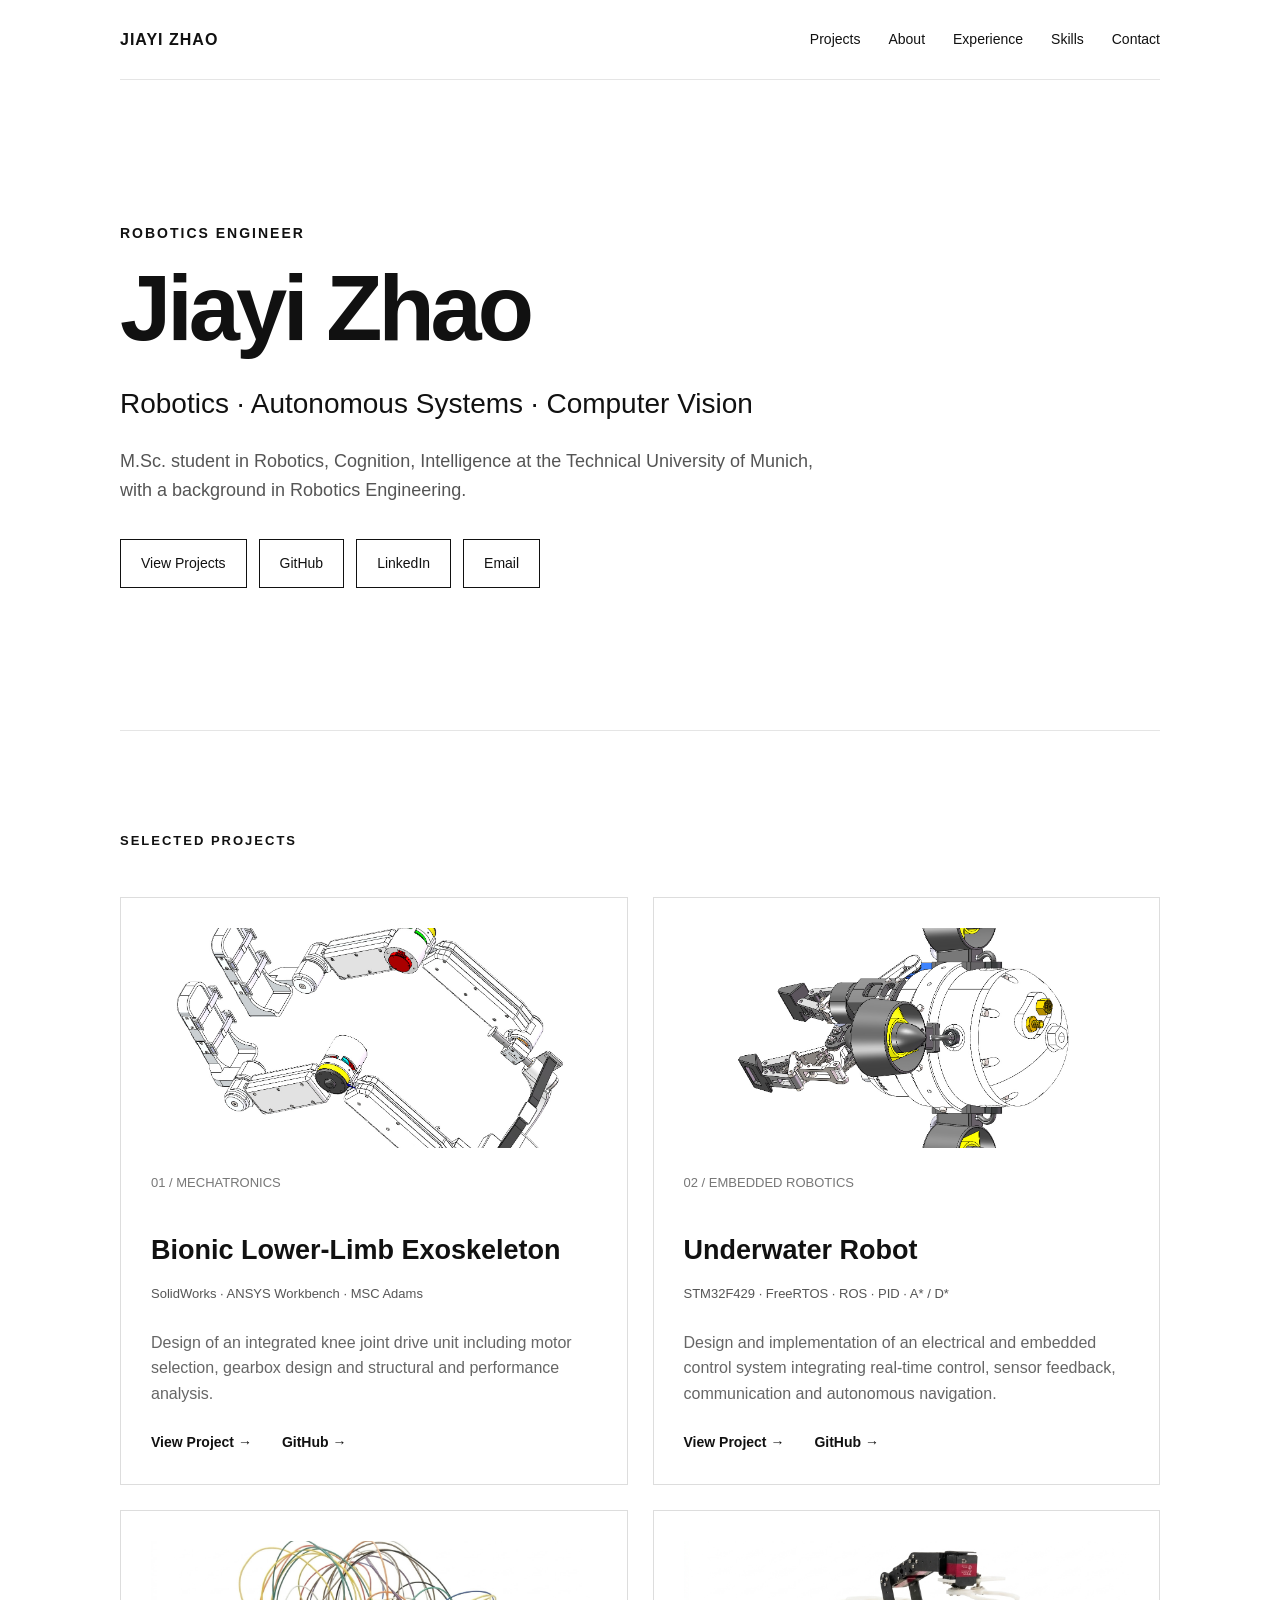
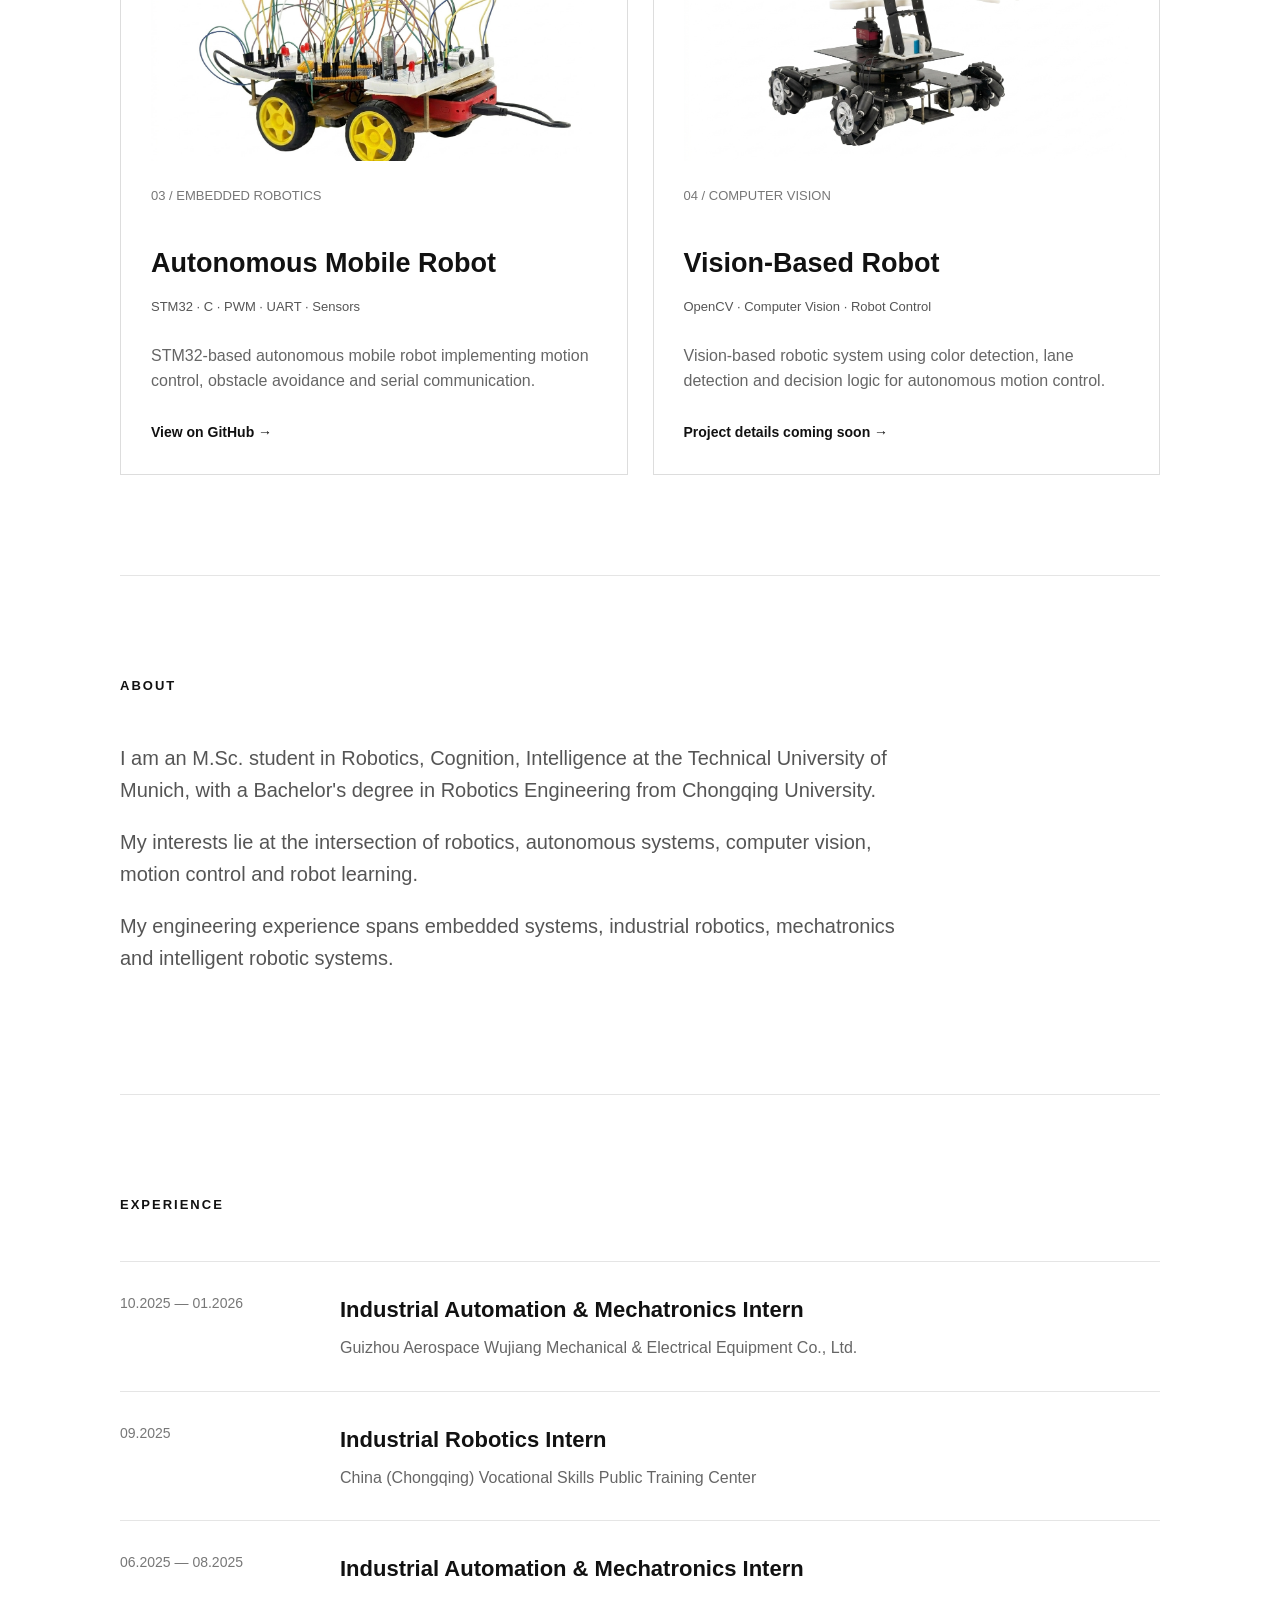
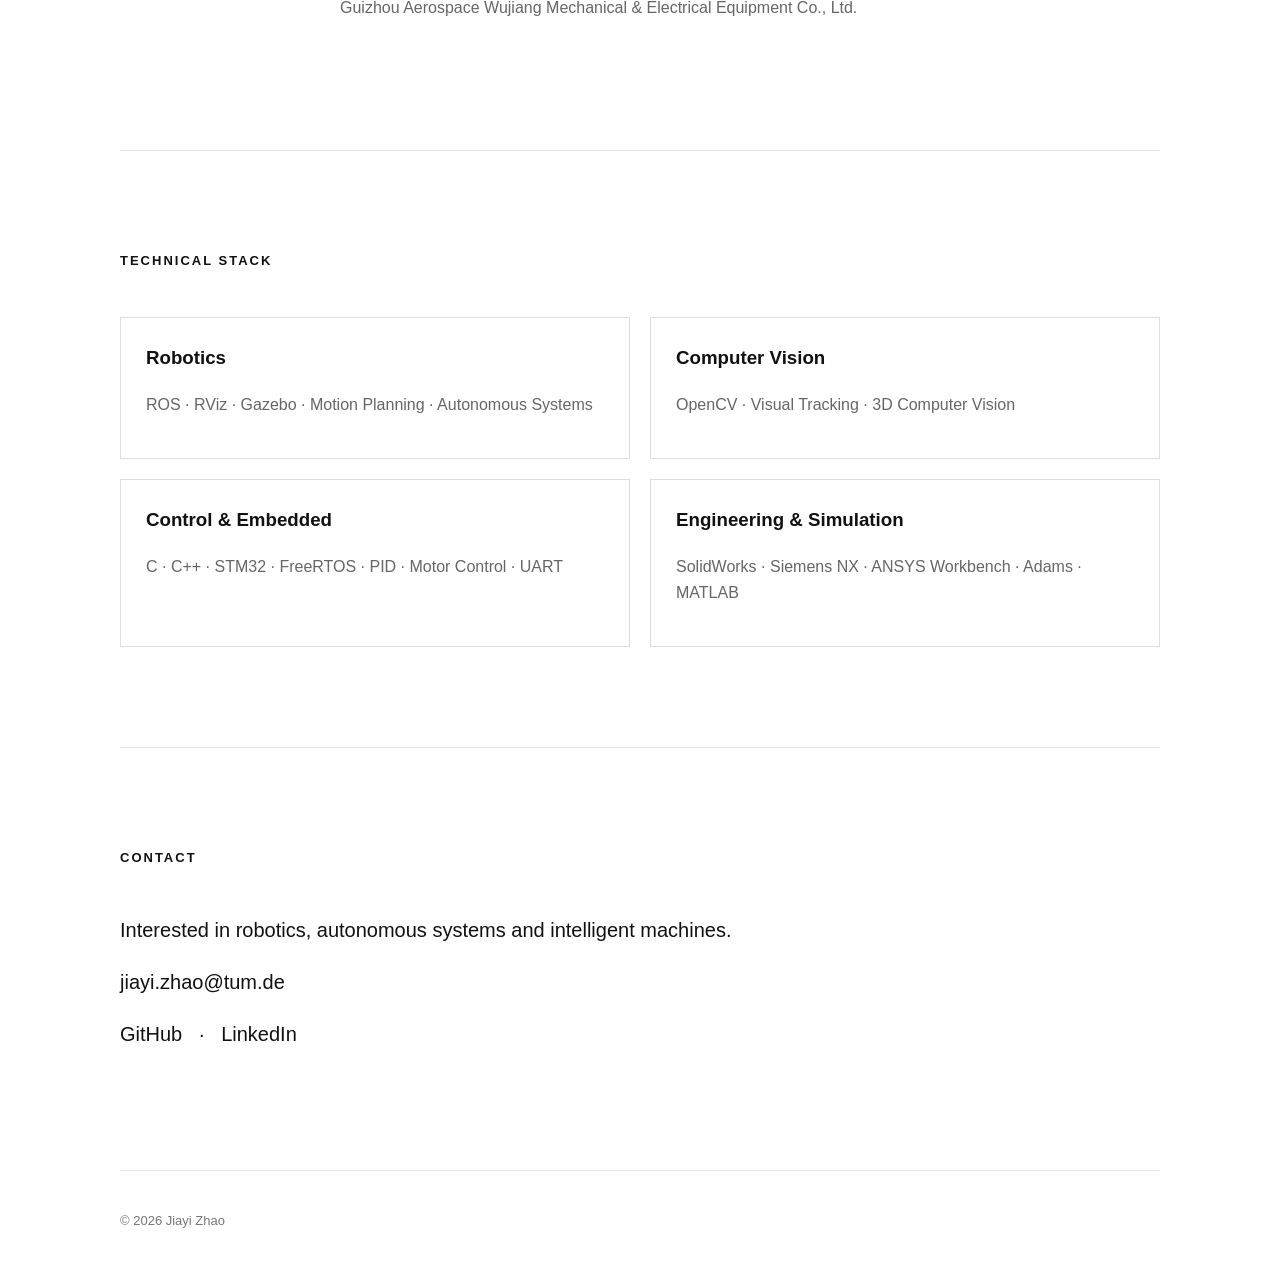
==== index.html @ e446e02a "Unify underwater project page layout" ====
<!DOCTYPE html>
<html lang="en">
<head>
    <meta charset="UTF-8">
    <meta name="viewport" content="width=device-width, initial-scale=1.0">

    <title>Jiayi Zhao | Robotics Engineer</title>

    <style>
        * {
            box-sizing: border-box;
        }

        html {
            scroll-behavior: smooth;
        }

        body {
            margin: 0;
            font-family: Arial, Helvetica, sans-serif;
            background: #ffffff;
            color: #111111;
            line-height: 1.6;
        }

        a {
            color: inherit;
            text-decoration: none;
        }

        .container {
            max-width: 1100px;
            margin: auto;
            padding: 0 30px;
        }

        /* Navigation */

        nav {
            height: 80px;
            display: flex;
            align-items: center;
            justify-content: space-between;
            border-bottom: 1px solid #e5e5e5;
        }

        .logo {
            font-weight: 700;
            letter-spacing: 1px;
        }

        nav .links {
            display: flex;
            gap: 28px;
            font-size: 14px;
        }

        nav .links a:hover {
            text-decoration: underline;
        }

        /* Hero */

        .hero {
            min-height: 650px;
            display: flex;
            align-items: center;
            padding: 90px 0;
        }

        .hero-content {
            max-width: 800px;
        }

        .eyebrow {
            font-size: 14px;
            font-weight: 600;
            letter-spacing: 2px;
            text-transform: uppercase;
            margin-bottom: 20px;
        }

        h1 {
            font-size: clamp(52px, 8vw, 92px);
            line-height: 0.95;
            margin: 0 0 30px;
            letter-spacing: -4px;
        }

        .hero h2 {
            font-size: 28px;
            margin: 0 0 20px;
            font-weight: 500;
        }

        .hero p {
            max-width: 700px;
            font-size: 18px;
            color: #555555;
        }

        .buttons {
            display: flex;
            gap: 12px;
            margin-top: 35px;
            flex-wrap: wrap;
        }

        .button {
            padding: 12px 20px;
            border: 1px solid #111111;
            font-size: 14px;
            transition: 0.2s;
        }

        .button:hover {
            background: #111111;
            color: #ffffff;
        }

        /* Sections */

        section {
            padding: 100px 0;
            border-top: 1px solid #e5e5e5;
        }

        .section-label {
            font-size: 13px;
            font-weight: 700;
            letter-spacing: 2px;
            text-transform: uppercase;
            margin-bottom: 45px;
        }

        /* Projects */

        .project img {
            width: 100%;
            height: 220px;
            object-fit: cover;
            margin-bottom: 25px;
            display: block;
        }

        .projects {
            display: grid;
            grid-template-columns: repeat(2, 1fr);
            gap: 25px;
        }

        .project {
            border: 1px solid #dddddd;
            padding: 30px;
            min-height: 270px;
            transition: 0.2s;
        }

        .project:hover {
            transform: translateY(-4px);
            border-color: #111111;
        }

        .project-number {
            font-size: 13px;
            color: #777777;
            margin-bottom: 35px;
        }

        .project h3 {
            font-size: 27px;
            margin: 0 0 12px;
        }

        .project p {
            color: #666666;
            margin-bottom: 25px;
        }

        .tags {
            font-size: 13px;
            color: #555555;
            margin-bottom: 25px;
        }

        .project-link {
            font-size: 14px;
            font-weight: 600;
        }

        .project-links {
            display: flex;
            gap: 30px;
            align-items: center;
            margin-top: 20px;
        }

        /* About */

        .about {
            max-width: 800px;
            font-size: 20px;
        }

        .about p {
            color: #555555;
        }

        /* Experience */

        .experience-item {
            display: grid;
            grid-template-columns: 180px 1fr;
            gap: 40px;
            padding: 30px 0;
            border-top: 1px solid #e5e5e5;
        }

        .experience-date {
            color: #777777;
            font-size: 14px;
        }

        .experience-item h3 {
            margin: 0 0 8px;
            font-size: 22px;
        }

        .experience-item p {
            margin: 0;
            color: #666666;
        }

        /* Skills */

        .skills {
            display: grid;
            grid-template-columns: repeat(2, 1fr);
            gap: 20px;
        }

        .skill {
            padding: 25px;
            border: 1px solid #dddddd;
        }

        .skill h3 {
            margin-top: 0;
        }

        .skill p {
            color: #666666;
        }

        /* Contact */

        .contact {
            font-size: 20px;
        }

        footer {
            padding: 40px 0;
            border-top: 1px solid #e5e5e5;
            color: #777777;
            font-size: 13px;
        }

        /* Mobile */

        @media (max-width: 700px) {

            nav .links {
                display: none;
            }

            .hero {
                min-height: 550px;
            }

            .projects,
            .skills {
                grid-template-columns: 1fr;
            }

            .experience-item {
                grid-template-columns: 1fr;
                gap: 10px;
            }

            h1 {
                letter-spacing: -2px;
            }
        }
    </style>
</head>

<body>

<div class="container">

    <!-- NAVIGATION -->

    <nav>

        <div class="logo">
            JIAYI ZHAO
        </div>

        <div class="links">

            <a href="#projects">
                Projects
            </a>

            <a href="#about">
                About
            </a>

            <a href="#experience">
                Experience
            </a>

            <a href="#skills">
                Skills
            </a>

            <a href="#contact">
                Contact
            </a>

        </div>

    </nav>


    <!-- HERO -->

    <header class="hero">

        <div class="hero-content">

            <div class="eyebrow">
                Robotics Engineer
            </div>

            <h1>
                Jiayi Zhao
            </h1>

            <h2>
                Robotics · Autonomous Systems · Computer Vision
            </h2>

            <p>
                M.Sc. student in Robotics, Cognition, Intelligence
                at the Technical University of Munich, with a background
                in Robotics Engineering.
            </p>

            <div class="buttons">

                <a class="button" href="#projects">
                    View Projects
                </a>

                <a class="button"
                   href="https://github.com/OftenMissYi"
                   target="_blank">
                    GitHub
                </a>

                <a class="button"
                   href="https://www.linkedin.com/in/jiayi-zhao-251452430"
                   target="_blank">
                    LinkedIn
                </a>

                <a class="button"
                   href="mailto:jiayi.zhao@tum.de">
                    Email
                </a>

            </div>

        </div>

    </header>


    <!-- PROJECTS -->

    <section id="projects">

        <div class="section-label">
            Selected Projects
        </div>

        <div class="projects">


            <!-- PROJECT 01 -->

            <div class="project">

                <img src="images/exoskeleton.jpg" alt="Bionic Lower-Limb Exoskeleton">

                <div class="project-number">
                    01 / MECHATRONICS
                </div>

                <h3>
                    <a href="exoskeleton.html">
                        Bionic Lower-Limb Exoskeleton
                    </a>
                </h3>

                <div class="tags">
                    SolidWorks · ANSYS Workbench · MSC Adams
                </div>

                <p>
                    Design of an integrated knee joint drive unit
                    including motor selection, gearbox design and
                    structural and performance analysis.
                </p>

                <div class="project-links">

                    <a class="project-link"
                    href="exoskeleton.html">
                     View Project →
                    </a>
                
                    <a class="project-link"
                    href="https://github.com/OftenMissYi/Bionic-Lower-Limb-Exoskeleton-Integrated-Joint"
                    target="_blank">
                     GitHub →
                    </a>

                </div>

            </div>


            <!-- PROJECT 02 -->

            <div class="project">

                <img src="images/underwater.jpg" alt="Underwater Robot">

                <div class="project-number">
                    02 / EMBEDDED ROBOTICS
                </div>

                <h3>
                    <a href="underwater.html">
                        Underwater Robot
                    </a>
                </h3>

                <div class="tags">
                    STM32F429 · FreeRTOS · ROS · PID · A* / D*
                </div>

                <p>
                    Design and implementation of an electrical and embedded
                    control system integrating real-time control, sensor
                    feedback, communication and autonomous navigation.
                </p>

                <div class="project-links">

                    <a class="project-link"
                    href="underwater.html">
                     View Project →
                    </a>

                    <a class="project-link"
                    href="https://github.com/OftenMissYi/Underwater-Robot-STM32F429"
                    target="_blank">
                     GitHub →
                    </a>

                </div>

            </div>


            <!-- PROJECT 03 -->

            <div class="project">

                <img src="images/mobile-robot.jpg" alt="Autonomous Mobile Robot">

                <div class="project-number">
                    03 / EMBEDDED ROBOTICS
                </div>

                <h3>
                    Autonomous Mobile Robot
                </h3>

                <div class="tags">
                    STM32 · C · PWM · UART · Sensors
                </div>

                <p>
                    STM32-based autonomous mobile robot implementing
                    motion control, obstacle avoidance and serial
                    communication.
                </p>

                <a class="project-link"
                   href="https://github.com/OftenMissYi/Autonomous-Mobile-Robot-STM32"
                   target="_blank">
                    View on GitHub →
                </a>

            </div>


            <!-- PROJECT 04 -->

            <div class="project">

                <img src="images/vision-robot.jpg" alt="Vision-Based Robot">

                <div class="project-number">
                    04 / COMPUTER VISION
                </div>

                <h3>
                    Vision-Based Robot
                </h3>

                <div class="tags">
                    OpenCV · Computer Vision · Robot Control
                </div>

                <p>
                    Vision-based robotic system using color detection,
                    lane detection and decision logic for autonomous
                    motion control.
                </p>

                <a class="project-link"
                   href="#contact">
                    Project details coming soon →
                </a>

            </div>

        </div>

    </section>


    <!-- ABOUT -->

    <section id="about">

        <div class="section-label">
            About
        </div>

        <div class="about">

            <p>
                I am an M.Sc. student in Robotics, Cognition,
                Intelligence at the Technical University of Munich,
                with a Bachelor's degree in Robotics Engineering
                from Chongqing University.
            </p>

            <p>
                My interests lie at the intersection of robotics,
                autonomous systems, computer vision, motion control
                and robot learning.
            </p>

            <p>
                My engineering experience spans embedded systems,
                industrial robotics, mechatronics and intelligent
                robotic systems.
            </p>

        </div>

    </section>


    <!-- EXPERIENCE -->

    <section id="experience">

        <div class="section-label">
            Experience
        </div>


        <div class="experience-item">

            <div class="experience-date">
                10.2025 — 01.2026
            </div>

            <div>

                <h3>
                    Industrial Automation & Mechatronics Intern
                </h3>

                <p>
                    Guizhou Aerospace Wujiang Mechanical & Electrical
                    Equipment Co., Ltd.
                </p>

            </div>

        </div>


        <div class="experience-item">

            <div class="experience-date">
                09.2025
            </div>

            <div>

                <h3>
                    Industrial Robotics Intern
                </h3>

                <p>
                    China (Chongqing) Vocational Skills Public
                    Training Center
                </p>

            </div>

        </div>


        <div class="experience-item">

            <div class="experience-date">
                06.2025 — 08.2025
            </div>

            <div>

                <h3>
                    Industrial Automation & Mechatronics Intern
                </h3>

                <p>
                    Guizhou Aerospace Wujiang Mechanical & Electrical
                    Equipment Co., Ltd.
                </p>

            </div>

        </div>


    </section>


    <!-- SKILLS -->

    <section id="skills">

        <div class="section-label">
            Technical Stack
        </div>

        <div class="skills">


            <div class="skill">

                <h3>
                    Robotics
                </h3>

                <p>
                    ROS · RViz · Gazebo · Motion Planning ·
                    Autonomous Systems
                </p>

            </div>


            <div class="skill">

                <h3>
                    Computer Vision
                </h3>

                <p>
                    OpenCV · Visual Tracking · 3D Computer Vision
                </p>

            </div>


            <div class="skill">

                <h3>
                    Control & Embedded
                </h3>

                <p>
                    C · C++ · STM32 · FreeRTOS · PID ·
                    Motor Control · UART
                </p>

            </div>


            <div class="skill">

                <h3>
                    Engineering & Simulation
                </h3>

                <p>
                    SolidWorks · Siemens NX · ANSYS Workbench ·
                    Adams · MATLAB
                </p>

            </div>


        </div>

    </section>


    <!-- CONTACT -->

    <section id="contact">

        <div class="section-label">
            Contact
        </div>

        <div class="contact">

            <p>
                Interested in robotics, autonomous systems and
                intelligent machines.
            </p>

            <p>
                <a href="mailto:jiayi.zhao@tum.de">
                    jiayi.zhao@tum.de
                </a>
            </p>

            <p>

                <a href="https://github.com/OftenMissYi"
                   target="_blank">
                    GitHub
                </a>

                &nbsp; · &nbsp;

                <a href="https://www.linkedin.com/in/jiayi-zhao-251452430"
                   target="_blank">
                    LinkedIn
                </a>

            </p>

        </div>

    </section>


    <!-- FOOTER -->

    <footer>
        © 2026 Jiayi Zhao
    </footer>

</div>

</body>
</html>
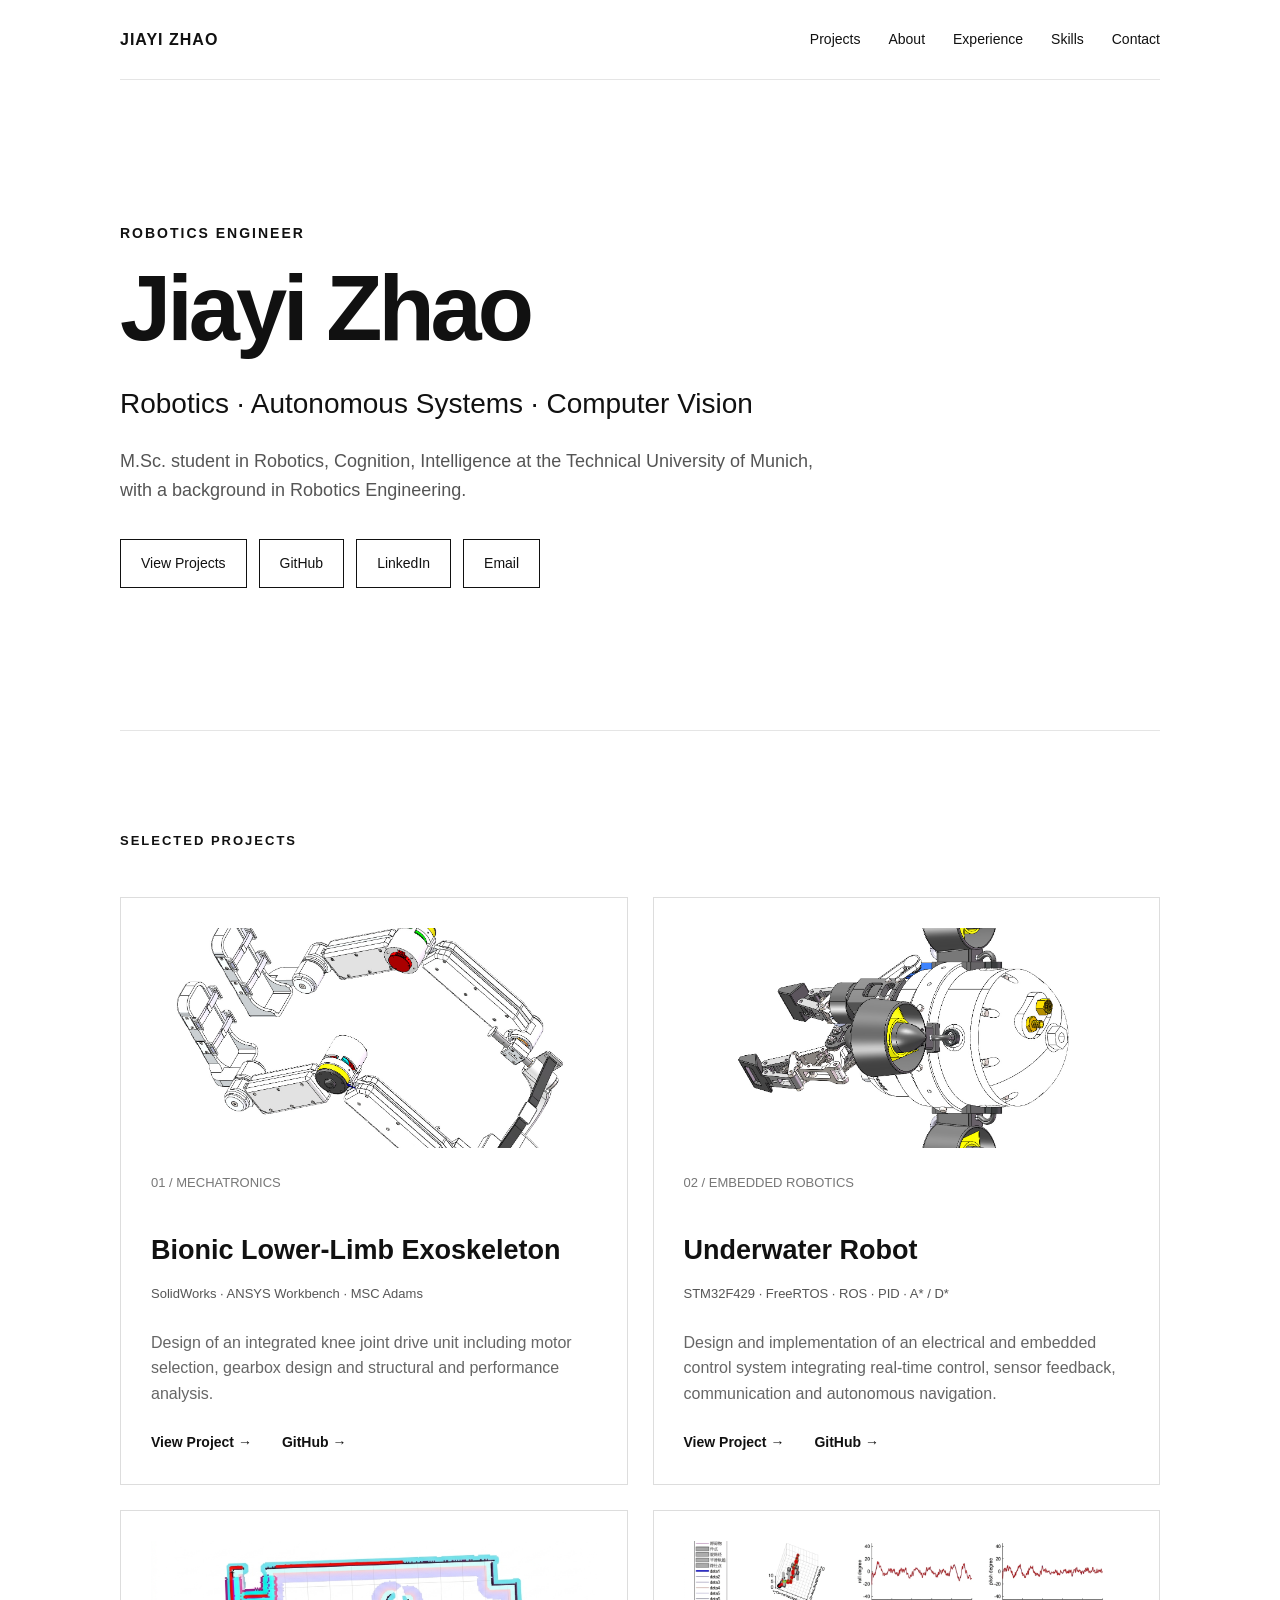
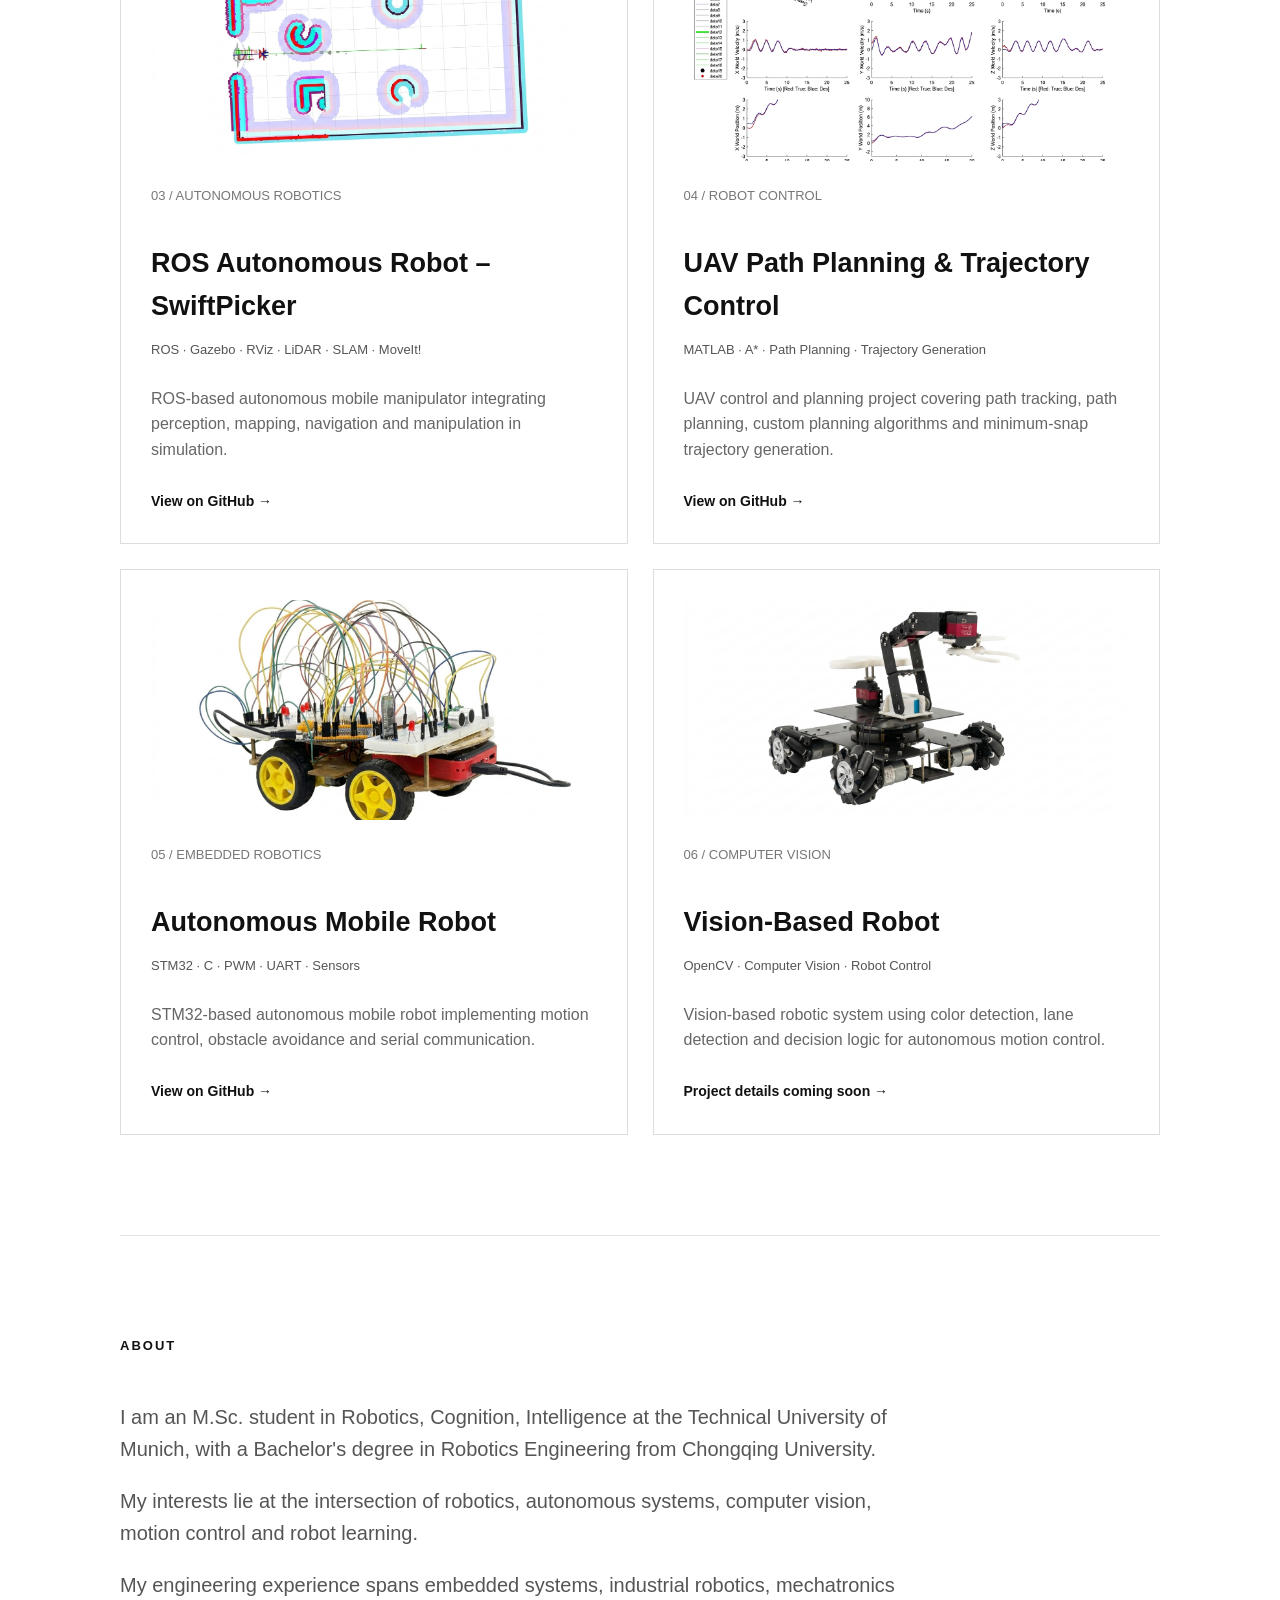
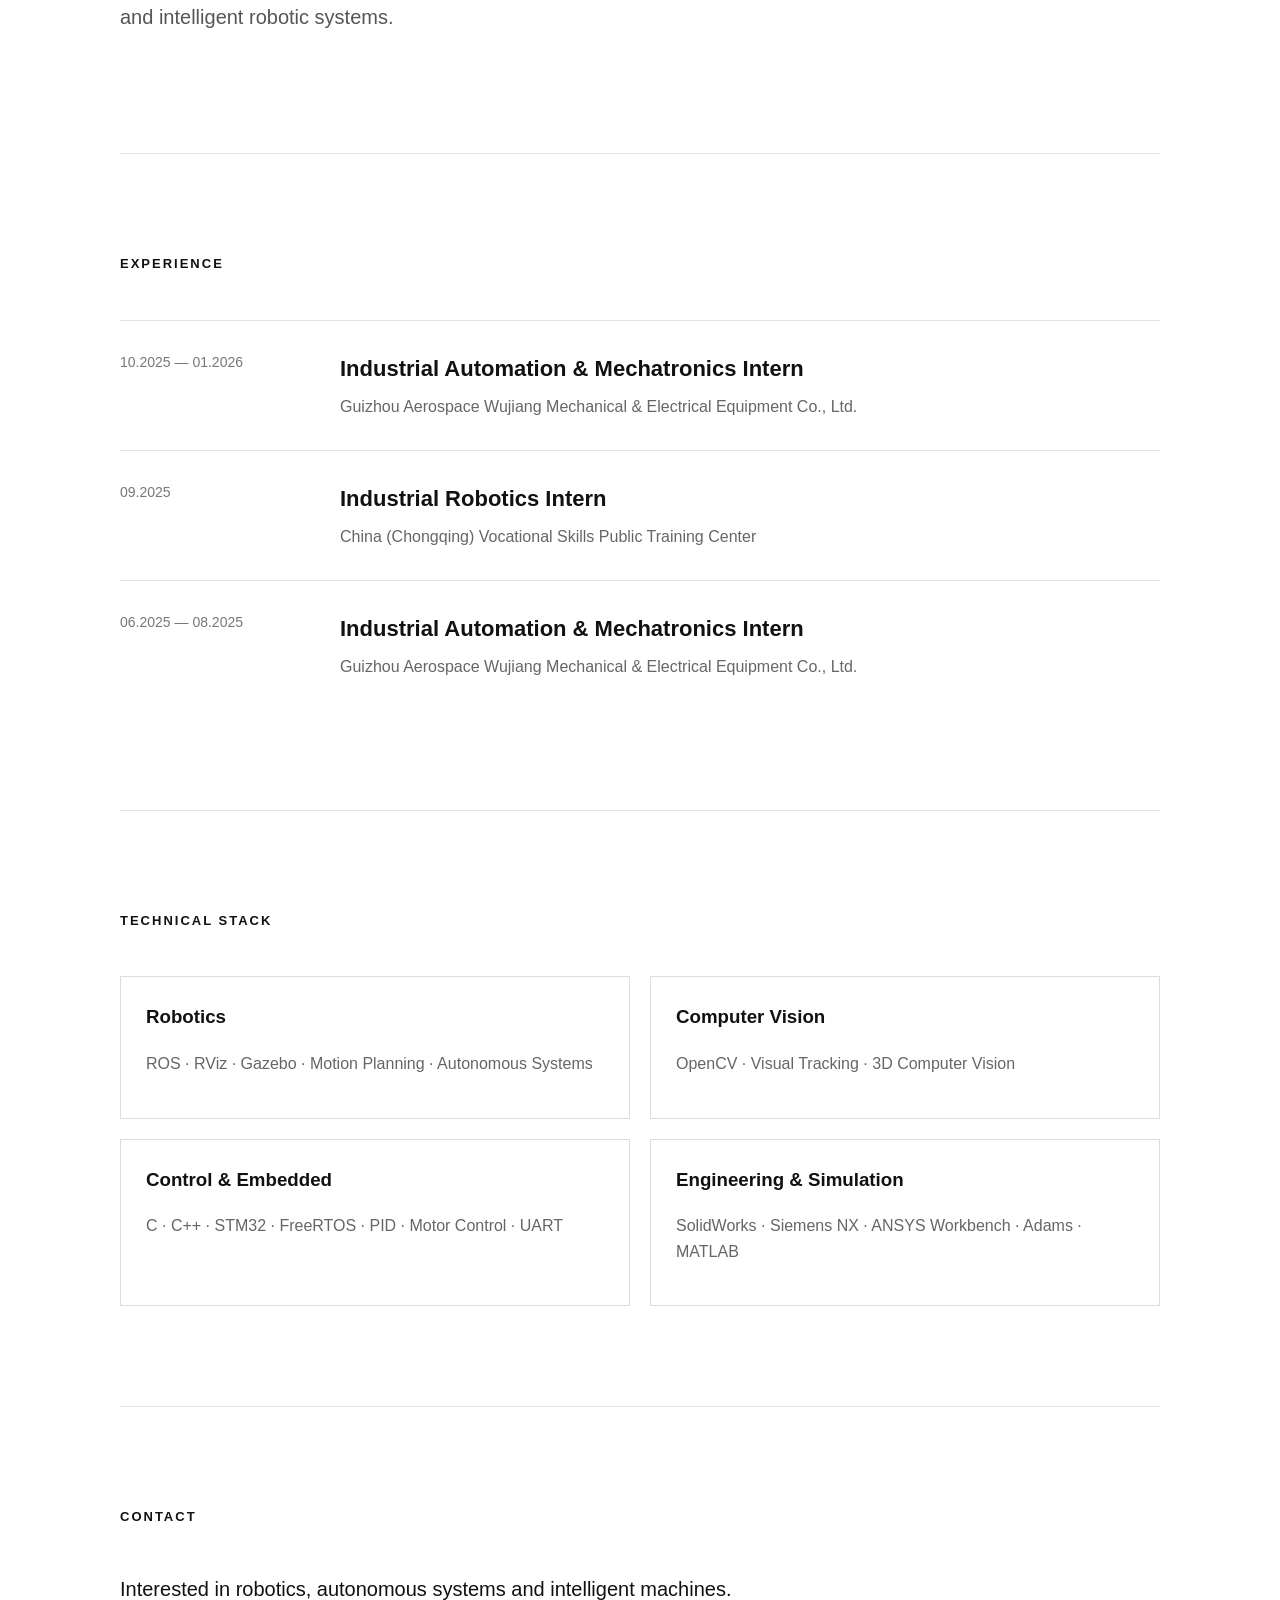
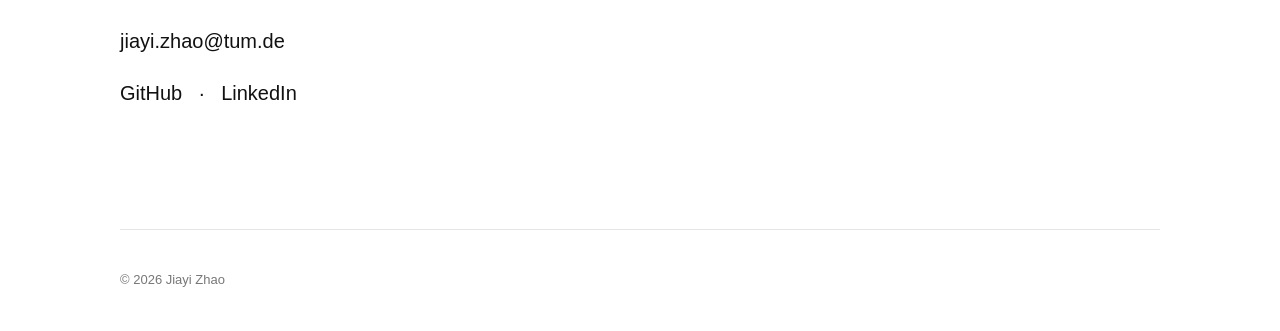
==== commit ca46faa2: "Add SwiftPicker and UAV projects to portfolio" ====
--- a/index.html
+++ b/index.html
@@ -430,7 +430,7 @@
                     href="exoskeleton.html">
                      View Project →
                     </a>
-                
+
                     <a class="project-link"
                     href="https://github.com/OftenMissYi/Bionic-Lower-Limb-Exoskeleton-Integrated-Joint"
                     target="_blank">
@@ -490,10 +490,82 @@
 
             <div class="project">
 
+                <img src="images/swiftpicker.jpg" alt="ROS Autonomous Robot – SwiftPicker">
+
+                <div class="project-number">
+                    03 / AUTONOMOUS ROBOTICS
+                </div>
+
+                <h3>
+                    <a href="https://github.com/OftenMissYi/ROS-Autonomous-Robot-SwiftPicker"
+                       target="_blank">
+                        ROS Autonomous Robot – SwiftPicker
+                    </a>
+                </h3>
+
+                <div class="tags">
+                    ROS · Gazebo · RViz · LiDAR · SLAM · MoveIt!
+                </div>
+
+                <p>
+                    ROS-based autonomous mobile manipulator integrating
+                    perception, mapping, navigation and manipulation
+                    in simulation.
+                </p>
+
+                <a class="project-link"
+                   href="https://github.com/OftenMissYi/ROS-Autonomous-Robot-SwiftPicker"
+                   target="_blank">
+                    View on GitHub →
+                </a>
+
+            </div>
+
+
+            <!-- PROJECT 04 -->
+
+            <div class="project">
+
+                <img src="images/uav-path-planning.jpg" alt="UAV Path Planning & Trajectory Control">
+
+                <div class="project-number">
+                    04 / ROBOT CONTROL
+                </div>
+
+                <h3>
+                    <a href="https://github.com/OftenMissYi/UAV-Path-Planning-and-Trajectory-Control"
+                       target="_blank">
+                        UAV Path Planning & Trajectory Control
+                    </a>
+                </h3>
+
+                <div class="tags">
+                    MATLAB · A* · Path Planning · Trajectory Generation
+                </div>
+
+                <p>
+                    UAV control and planning project covering path tracking,
+                    path planning, custom planning algorithms and
+                    minimum-snap trajectory generation.
+                </p>
+
+                <a class="project-link"
+                   href="https://github.com/OftenMissYi/UAV-Path-Planning-and-Trajectory-Control"
+                   target="_blank">
+                    View on GitHub →
+                </a>
+
+            </div>
+
+
+            <!-- PROJECT 05 -->
+
+            <div class="project">
+
                 <img src="images/mobile-robot.jpg" alt="Autonomous Mobile Robot">
 
                 <div class="project-number">
-                    03 / EMBEDDED ROBOTICS
+                    05 / EMBEDDED ROBOTICS
                 </div>
 
                 <h3>
@@ -519,14 +591,14 @@
             </div>
 
 
-            <!-- PROJECT 04 -->
+            <!-- PROJECT 06 -->
 
             <div class="project">
 
                 <img src="images/vision-robot.jpg" alt="Vision-Based Robot">
 
                 <div class="project-number">
-                    04 / COMPUTER VISION
+                    06 / COMPUTER VISION
                 </div>
 
                 <h3>
@@ -549,6 +621,7 @@
                 </a>
 
             </div>
+
 
         </div>
 
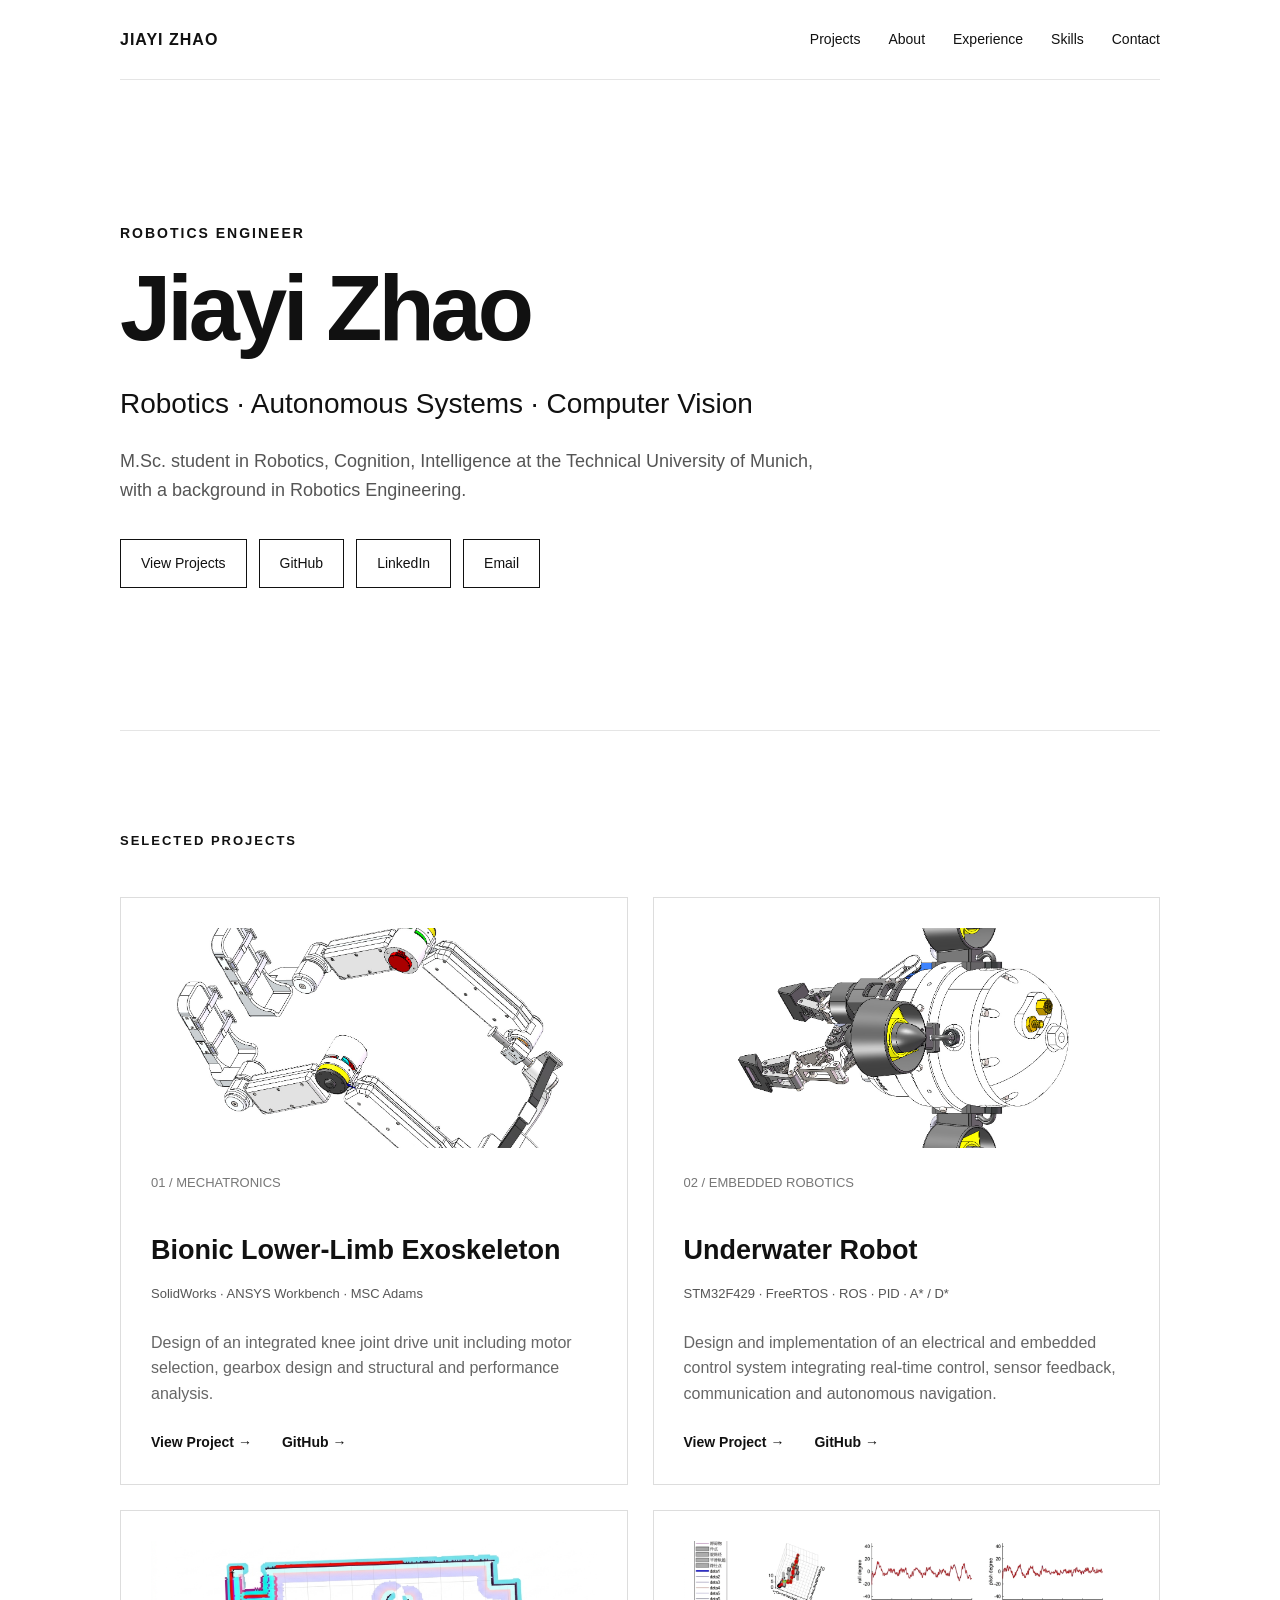
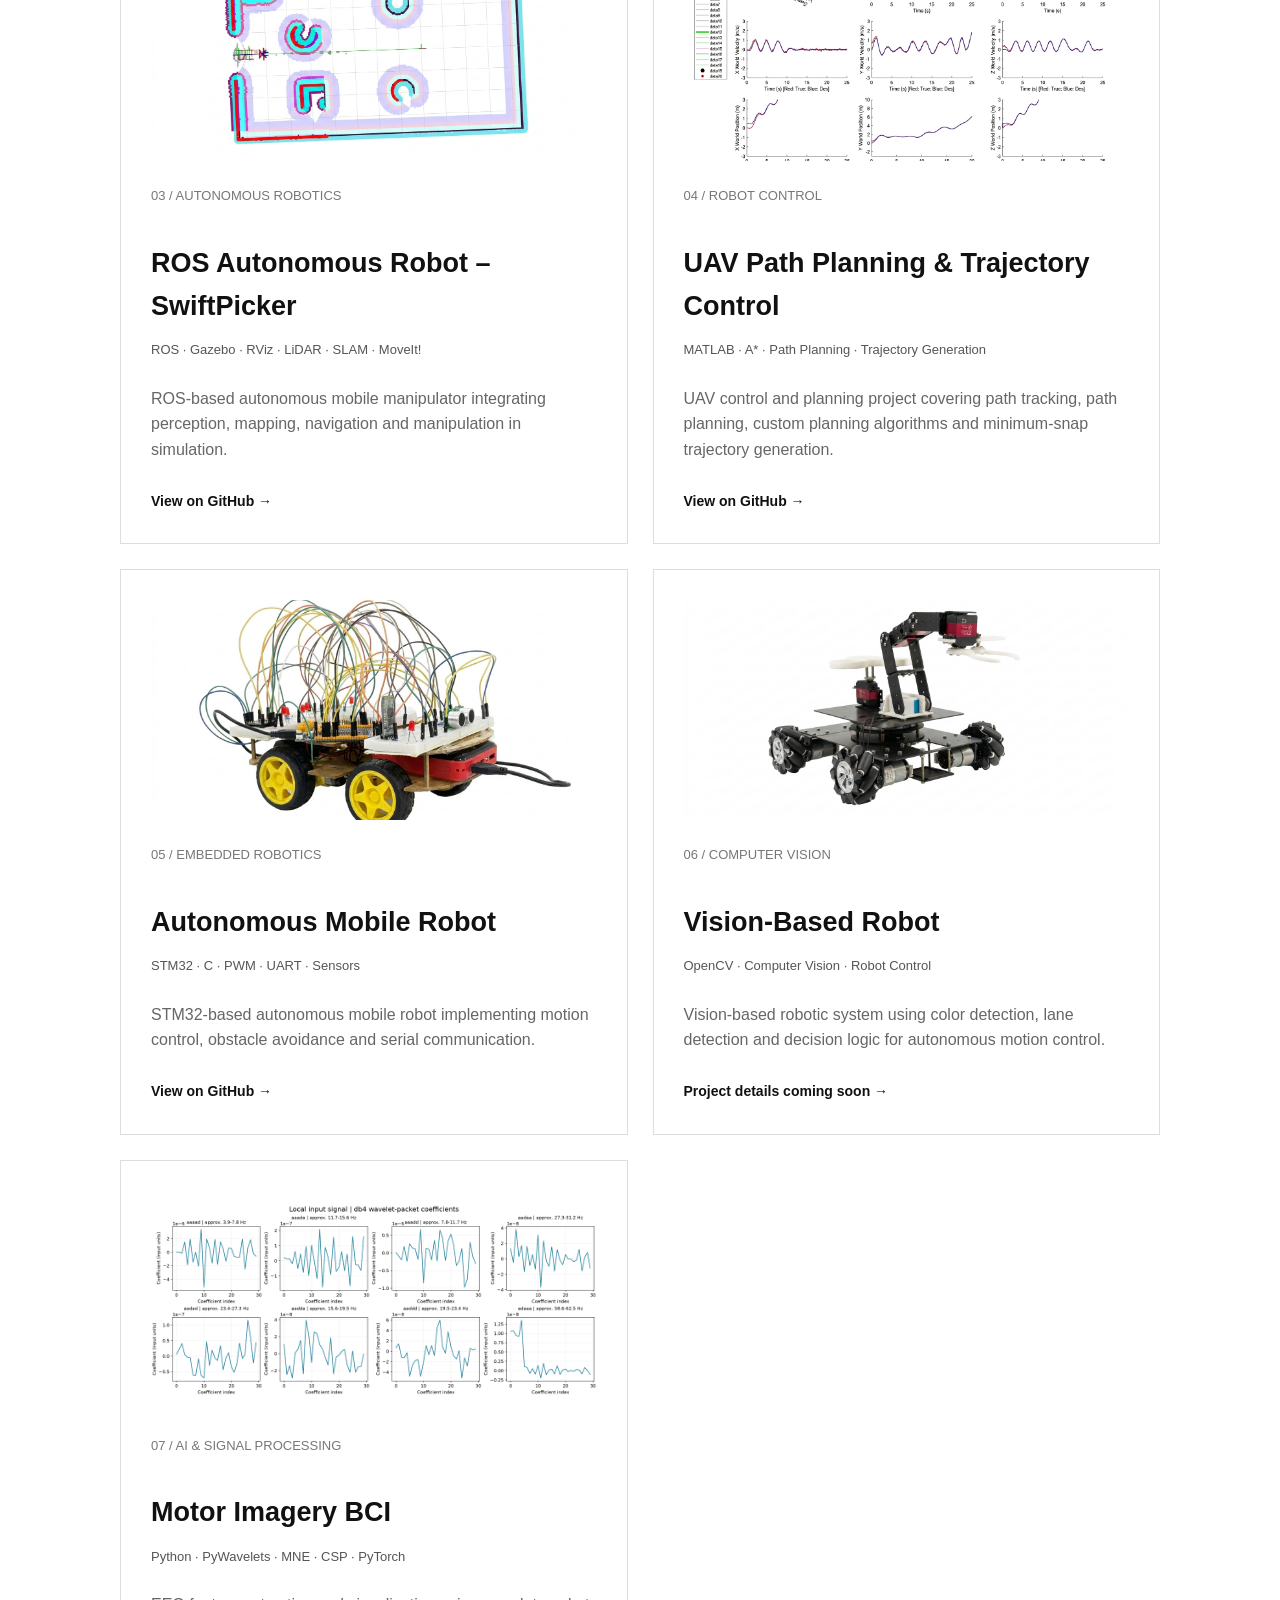
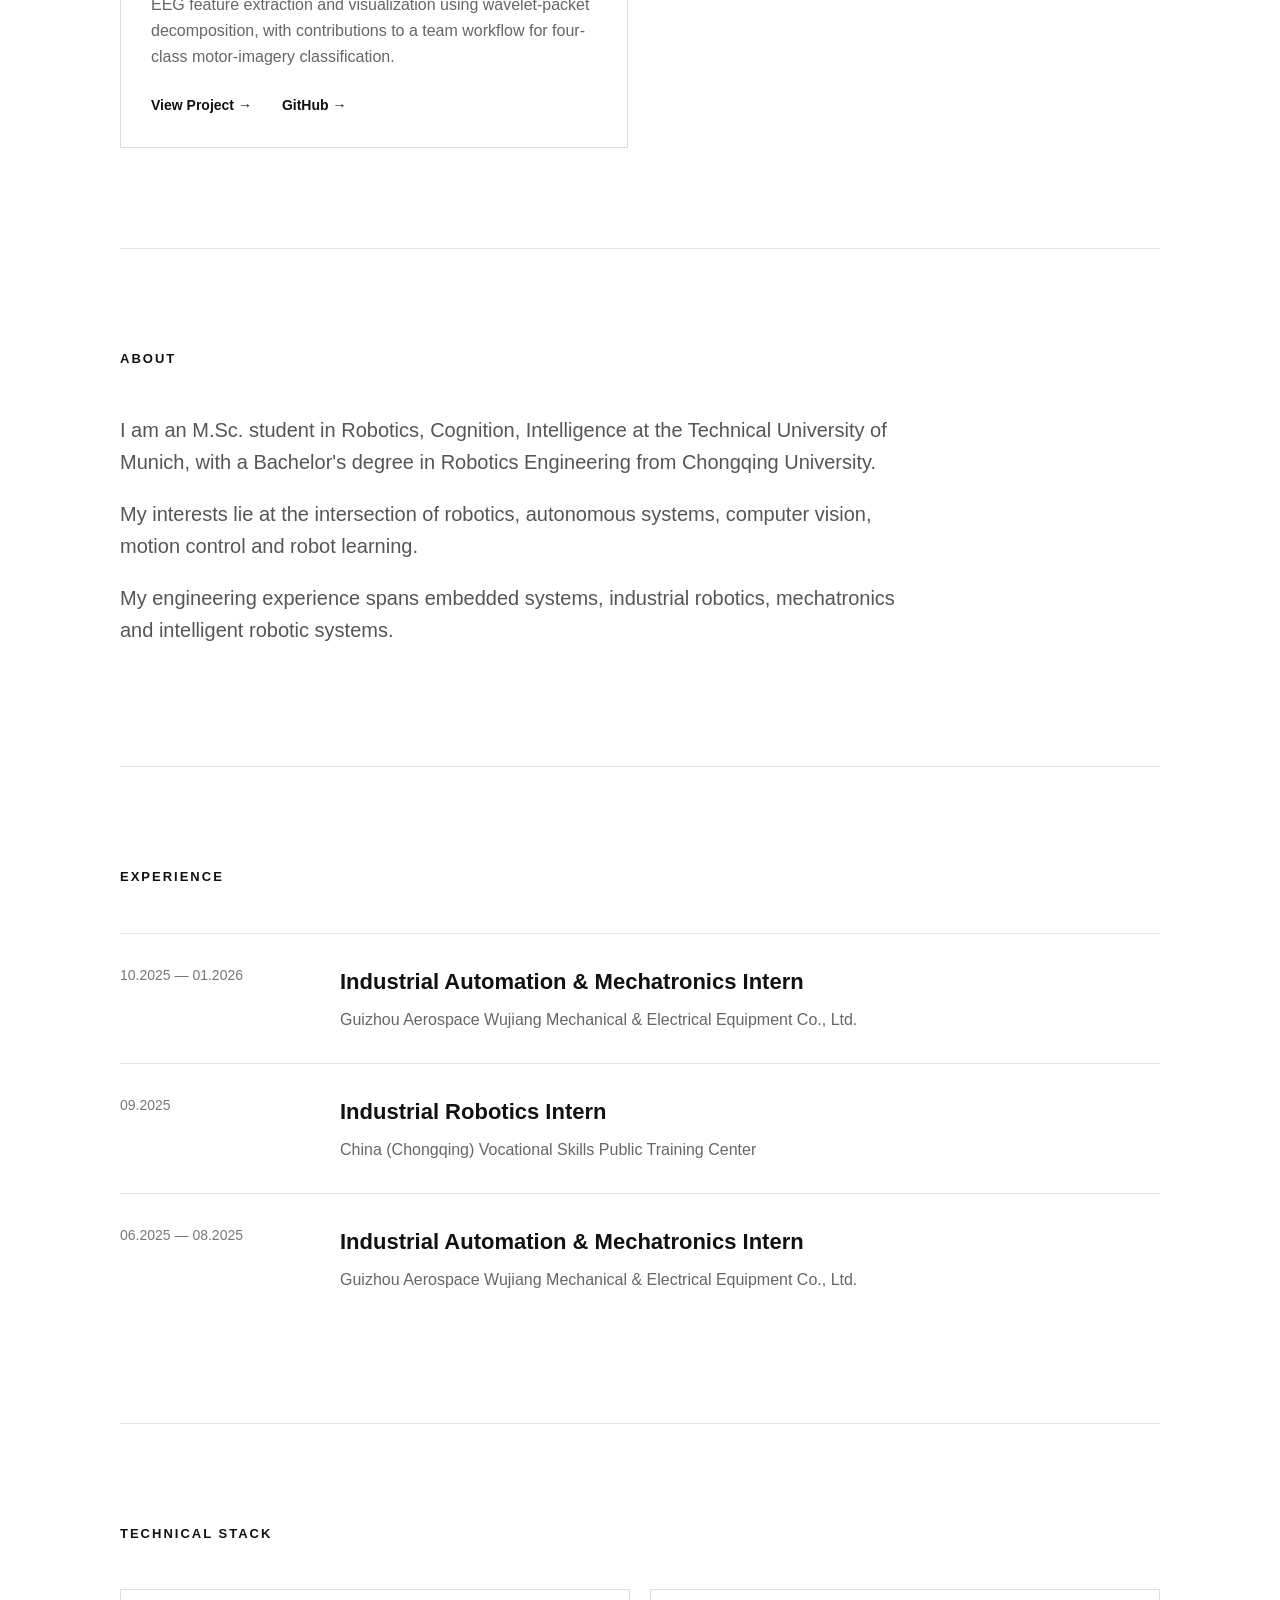
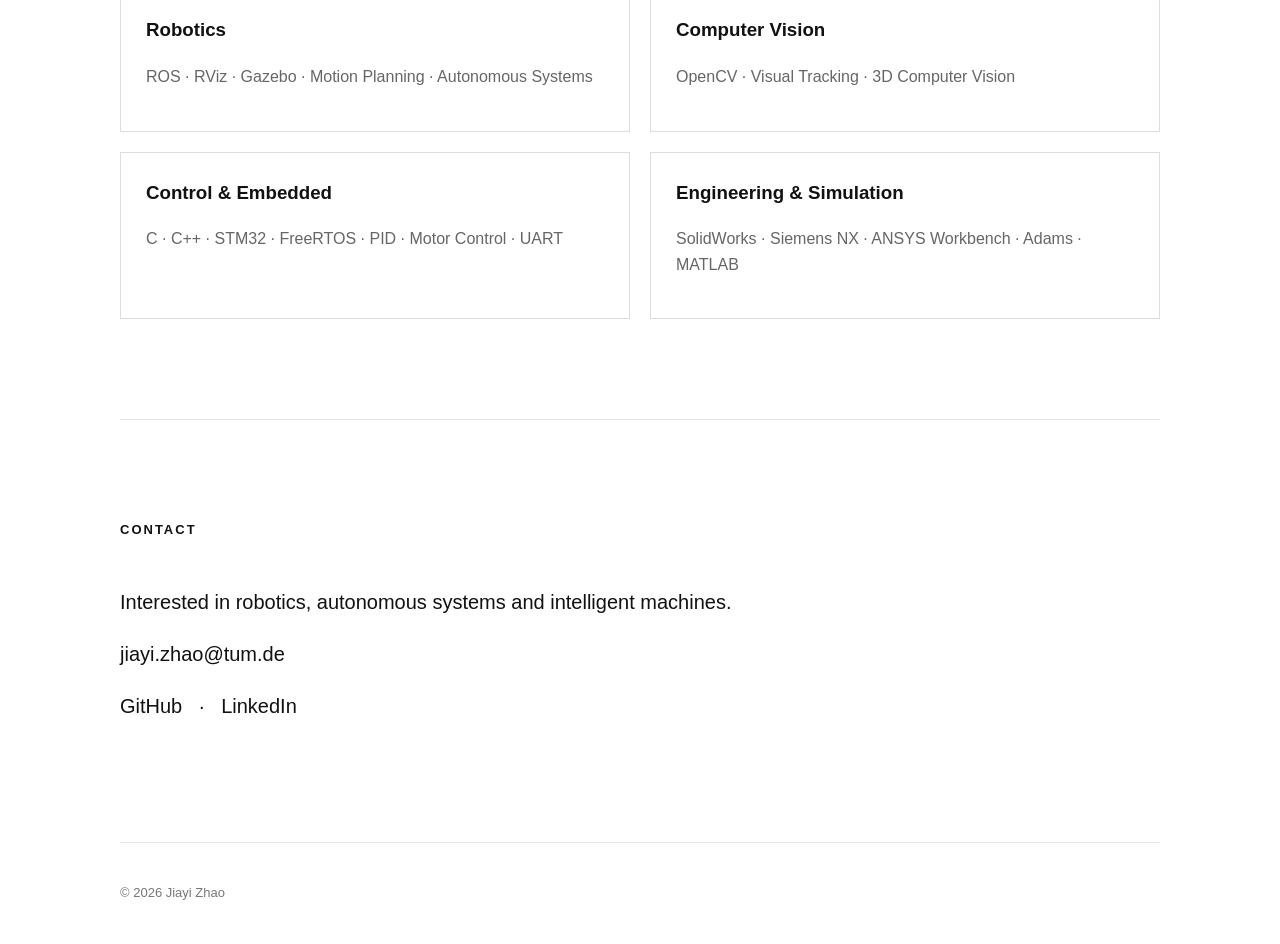
==== commit 1a59f555: "Add Motor Imagery BCI project to portfolio" ====
--- a/index.html
+++ b/index.html
@@ -569,7 +569,10 @@
                 </div>
 
                 <h3>
-                    Autonomous Mobile Robot
+                    <a href="https://github.com/OftenMissYi/Autonomous-Mobile-Robot-STM32"
+                       target="_blank">
+                        Autonomous Mobile Robot
+                    </a>    
                 </h3>
 
                 <div class="tags">
@@ -619,6 +622,46 @@
                    href="#contact">
                     Project details coming soon →
                 </a>
+
+            </div>
+
+
+            <!-- PROJECT 07 -->
+
+            <div class="project">
+
+                <img src="images/motor-imagery-bci/features.png"
+                     alt="Eight wavelet-packet coefficient plots from the project's saved EEG signal"
+                     style="object-fit: contain;" loading="lazy">
+
+                <div class="project-number">
+                    07 / AI &amp; SIGNAL PROCESSING
+                </div>
+
+                <h3>
+                    <a href="motor-imagery-bci.html">Motor Imagery BCI</a>
+                </h3>
+
+                <div class="tags">
+                    Python · PyWavelets · MNE · CSP · PyTorch
+                </div>
+
+                <p>
+                    EEG feature extraction and visualization using wavelet-packet
+                    decomposition, with contributions to a team workflow for
+                    four-class motor-imagery classification.
+                </p>
+
+                <div class="project-links">
+                    <a class="project-link" href="motor-imagery-bci.html">
+                        View Project →
+                    </a>
+                    <a class="project-link"
+                       href="https://github.com/OftenMissYi/Motor-Imagery-BCI"
+                       target="_blank" rel="noopener noreferrer">
+                        GitHub →
+                    </a>
+                </div>
 
             </div>
 
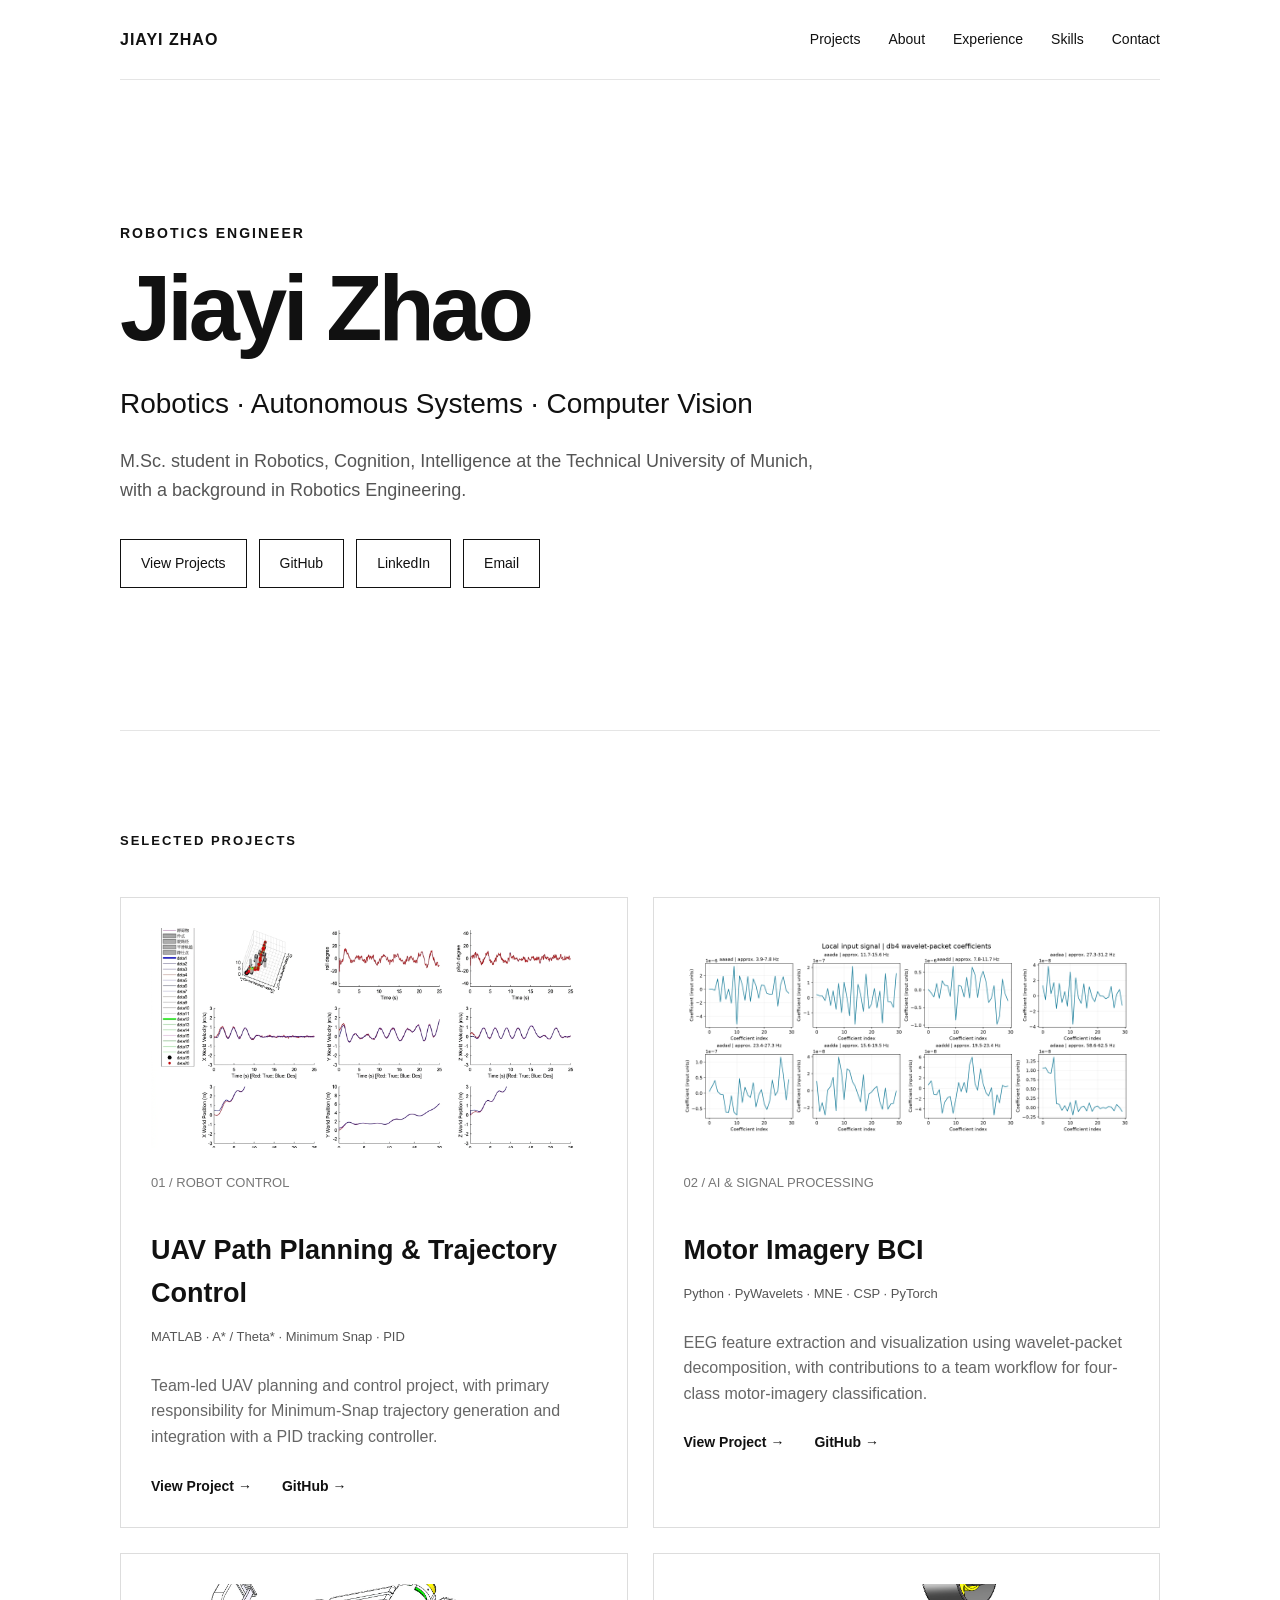
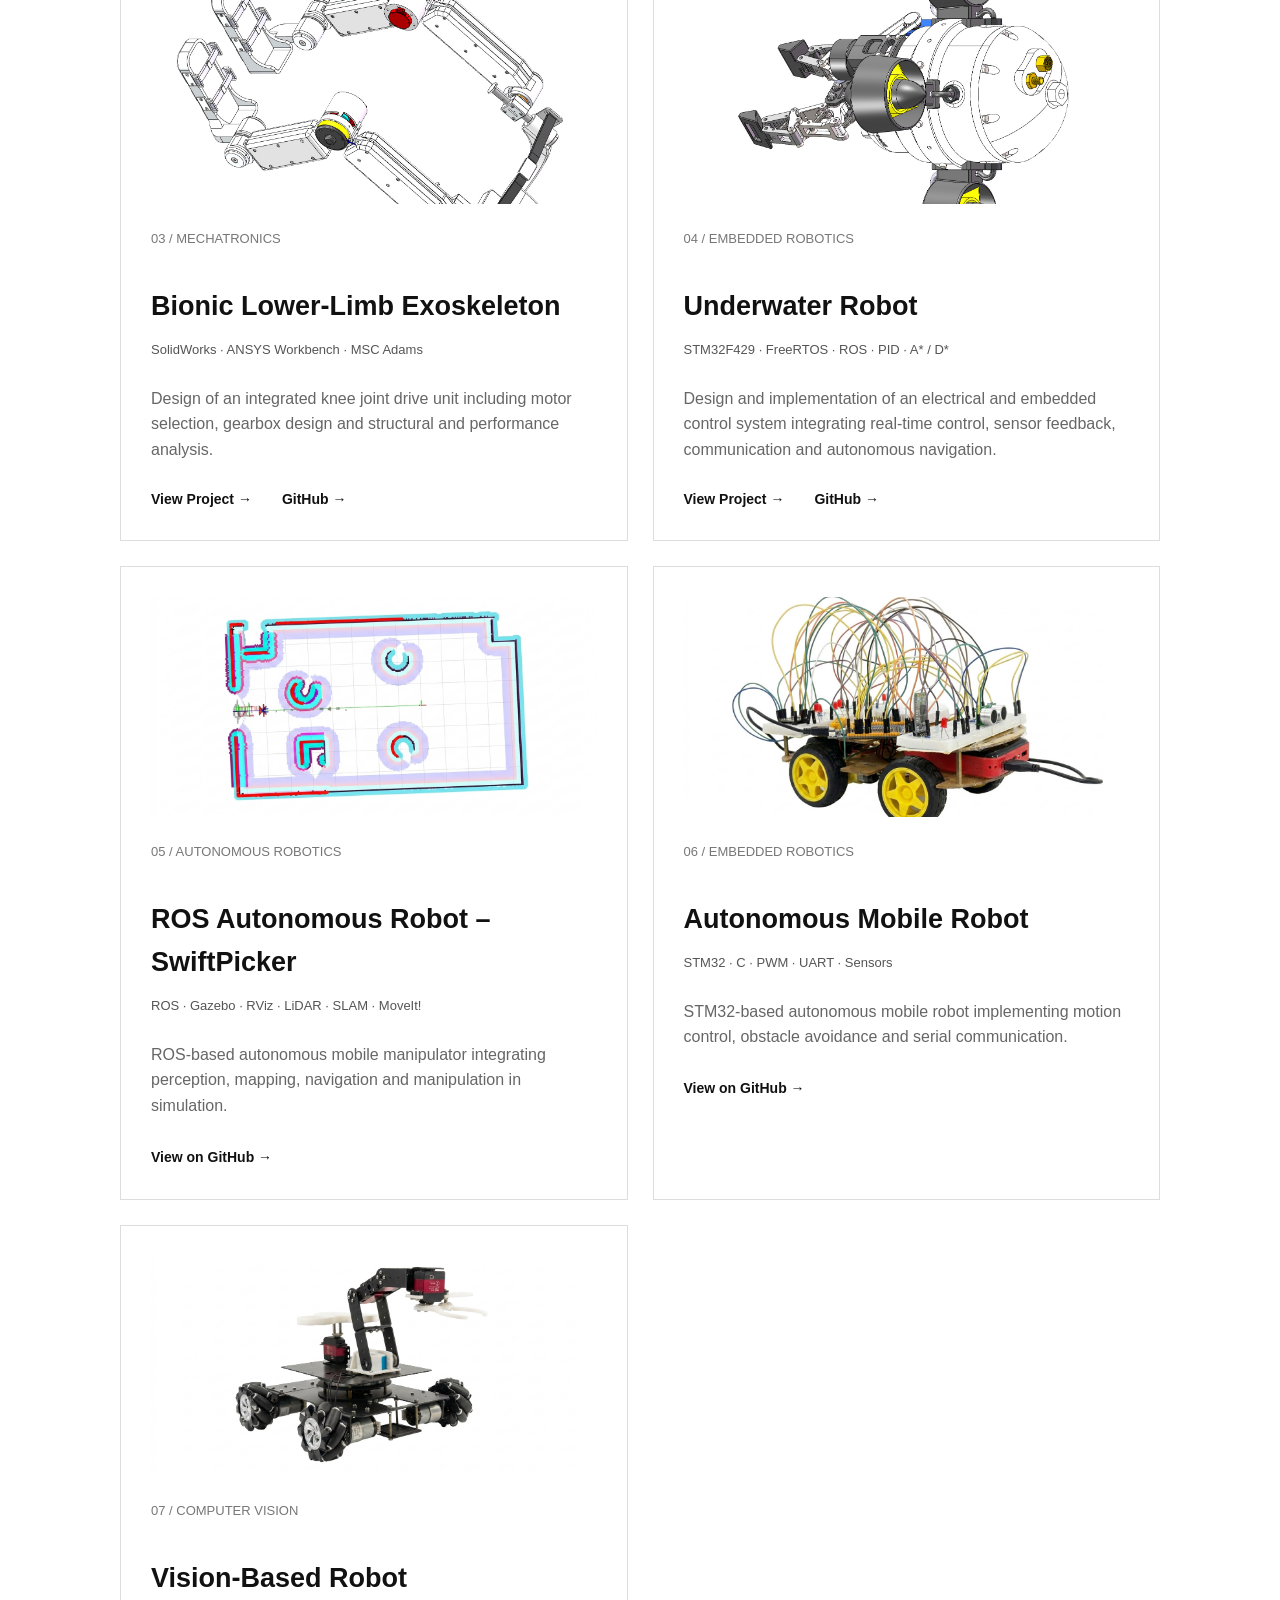
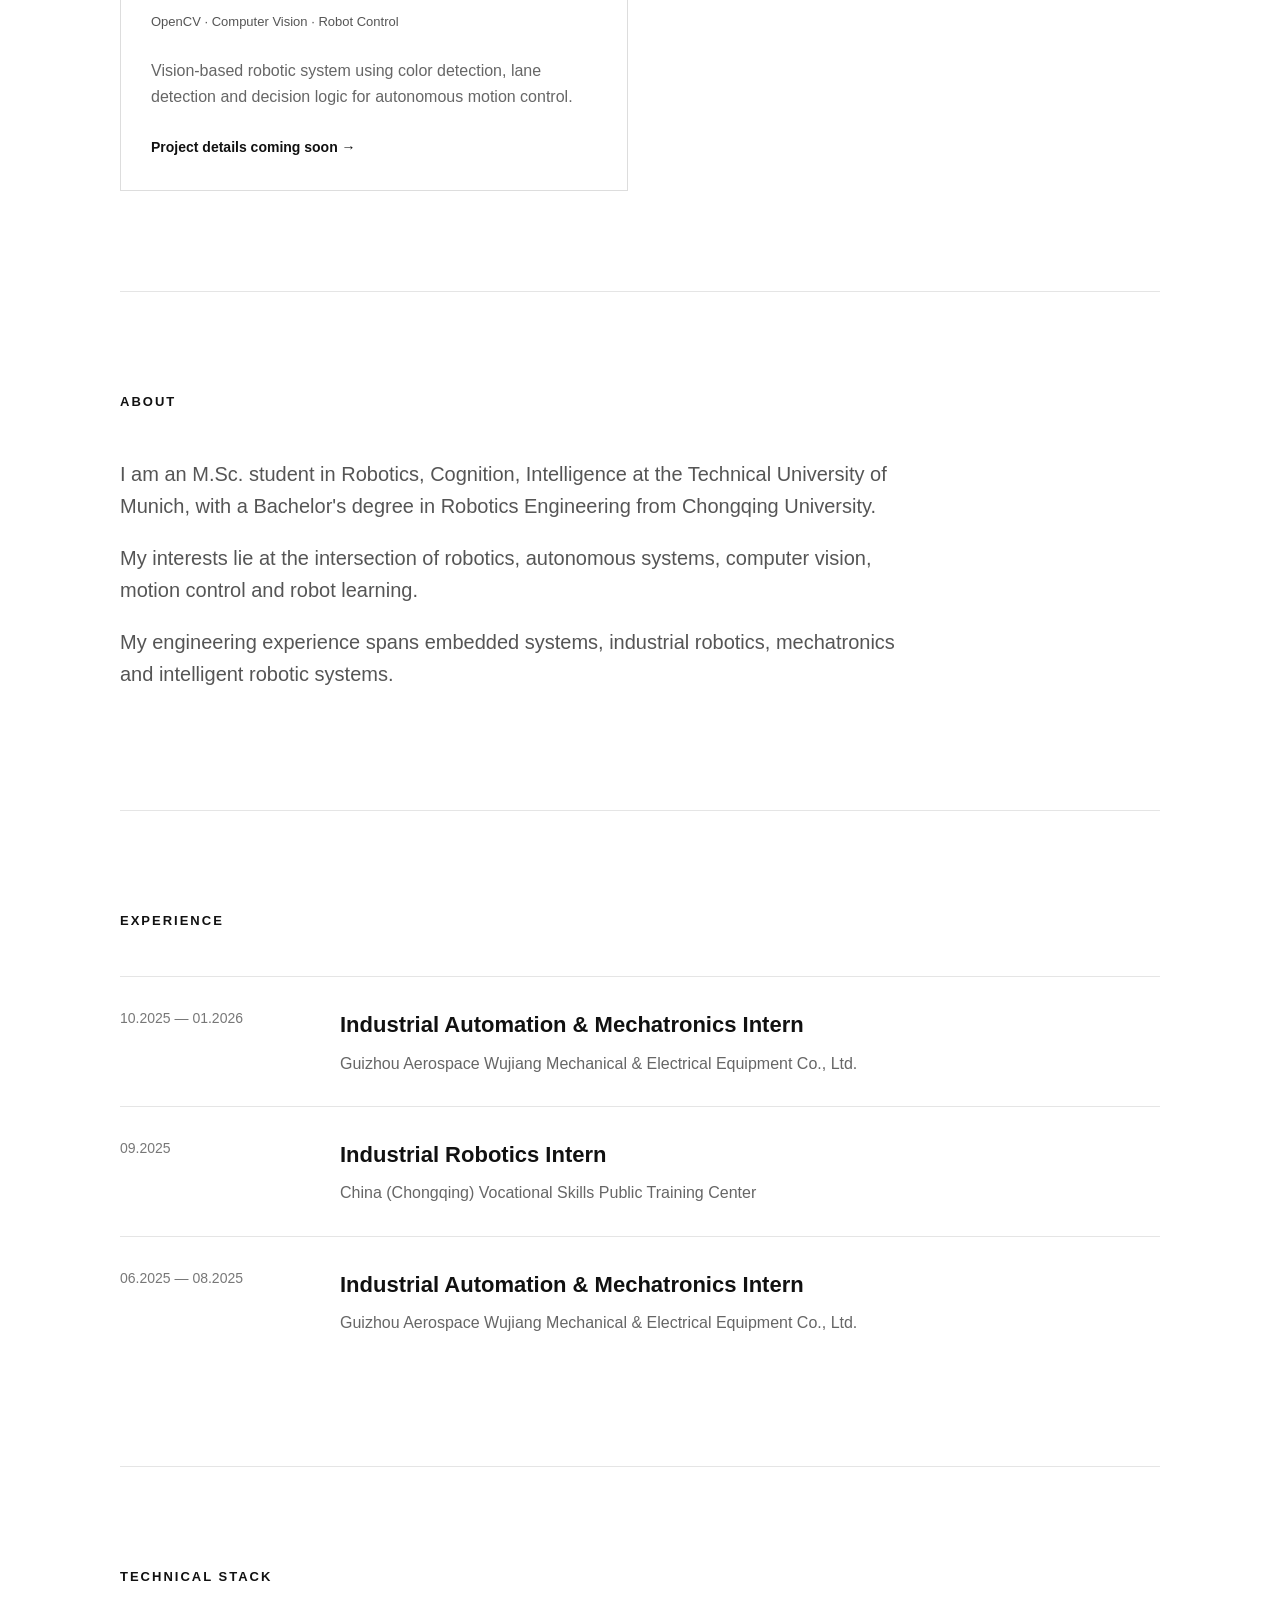
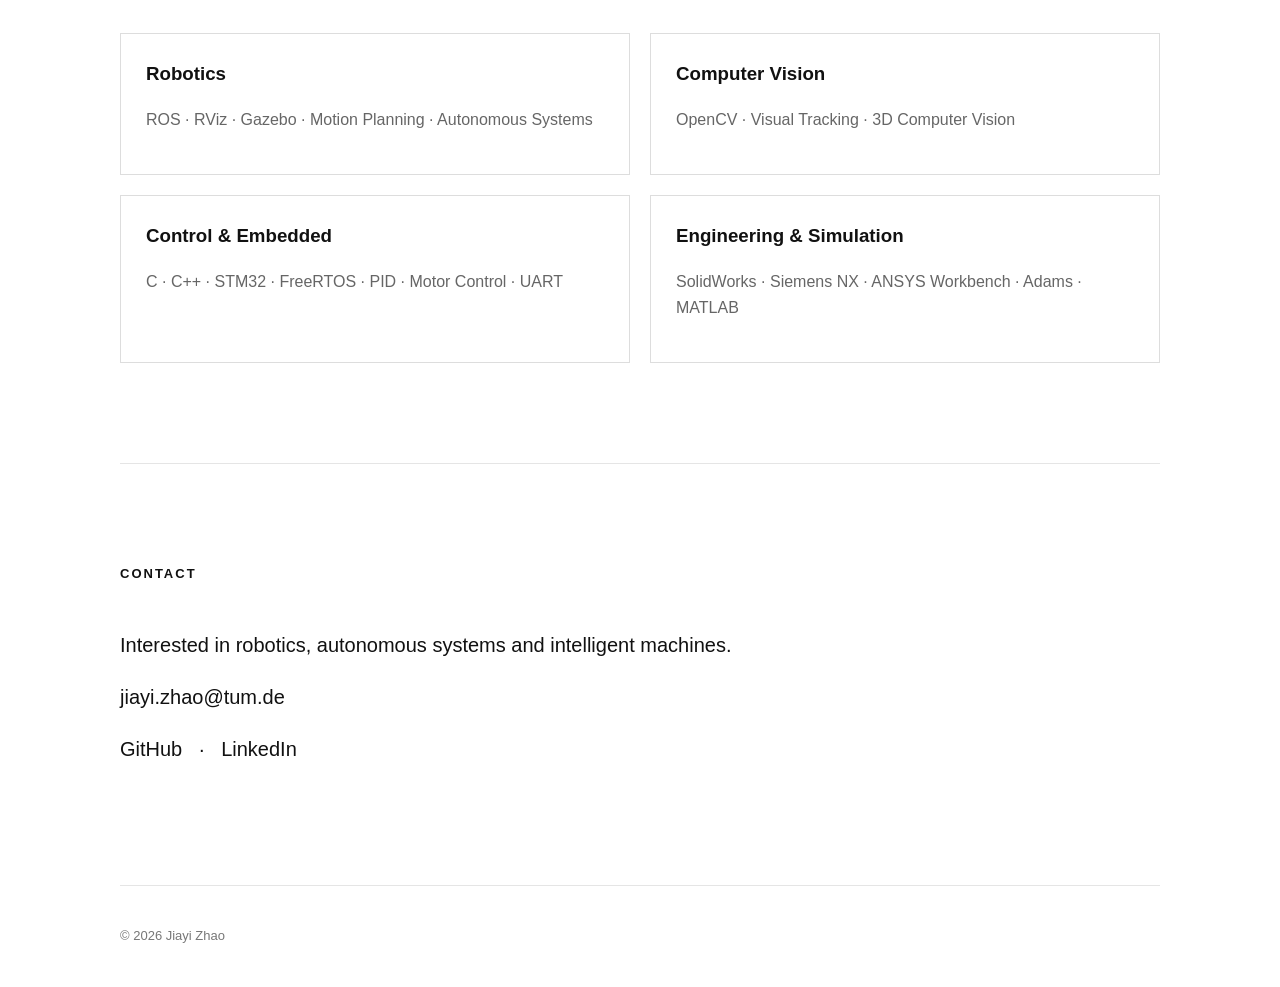
==== commit 33504722: "Prioritize complete projects and add UAV detail page" ====
--- a/index.html
+++ b/index.html
@@ -402,10 +402,90 @@
 
             <div class="project">
 
+                <img src="images/uav-path-planning.jpg" alt="UAV Path Planning & Trajectory Control">
+
+                <div class="project-number">
+                    01 / ROBOT CONTROL
+                </div>
+
+                <h3>
+                    <a href="uav-path-planning.html">
+                        UAV Path Planning & Trajectory Control
+                    </a>
+                </h3>
+
+                <div class="tags">
+                    MATLAB · A* / Theta* · Minimum Snap · PID
+                </div>
+
+                <p>
+                    Team-led UAV planning and control project, with primary
+                    responsibility for Minimum-Snap trajectory generation
+                    and integration with a PID tracking controller.
+                </p>
+
+                <div class="project-links">
+                    <a class="project-link" href="uav-path-planning.html">
+                        View Project →
+                    </a>
+                    <a class="project-link"
+                       href="https://github.com/OftenMissYi/UAV-Path-Planning-and-Trajectory-Control"
+                       target="_blank" rel="noopener noreferrer">
+                        GitHub →
+                    </a>
+                </div>
+
+            </div>
+
+
+            <!-- PROJECT 02 -->
+
+            <div class="project">
+
+                <img src="images/motor-imagery-bci/features.png"
+                     alt="Eight wavelet-packet coefficient plots from the project's saved EEG signal"
+                     style="object-fit: contain;" loading="lazy">
+
+                <div class="project-number">
+                    02 / AI &amp; SIGNAL PROCESSING
+                </div>
+
+                <h3>
+                    <a href="motor-imagery-bci.html">Motor Imagery BCI</a>
+                </h3>
+
+                <div class="tags">
+                    Python · PyWavelets · MNE · CSP · PyTorch
+                </div>
+
+                <p>
+                    EEG feature extraction and visualization using wavelet-packet
+                    decomposition, with contributions to a team workflow for
+                    four-class motor-imagery classification.
+                </p>
+
+                <div class="project-links">
+                    <a class="project-link" href="motor-imagery-bci.html">
+                        View Project →
+                    </a>
+                    <a class="project-link"
+                       href="https://github.com/OftenMissYi/Motor-Imagery-BCI"
+                       target="_blank" rel="noopener noreferrer">
+                        GitHub →
+                    </a>
+                </div>
+
+            </div>
+
+
+            <!-- PROJECT 03 -->
+
+            <div class="project">
+
                 <img src="images/exoskeleton.jpg" alt="Bionic Lower-Limb Exoskeleton">
 
                 <div class="project-number">
-                    01 / MECHATRONICS
+                    03 / MECHATRONICS
                 </div>
 
                 <h3>
@@ -442,14 +522,14 @@
             </div>
 
 
-            <!-- PROJECT 02 -->
+            <!-- PROJECT 04 -->
 
             <div class="project">
 
                 <img src="images/underwater.jpg" alt="Underwater Robot">
 
                 <div class="project-number">
-                    02 / EMBEDDED ROBOTICS
+                    04 / EMBEDDED ROBOTICS
                 </div>
 
                 <h3>
@@ -486,14 +566,14 @@
             </div>
 
 
-            <!-- PROJECT 03 -->
+            <!-- PROJECT 05 -->
 
             <div class="project">
 
                 <img src="images/swiftpicker.jpg" alt="ROS Autonomous Robot – SwiftPicker">
 
                 <div class="project-number">
-                    03 / AUTONOMOUS ROBOTICS
+                    05 / AUTONOMOUS ROBOTICS
                 </div>
 
                 <h3>
@@ -522,50 +602,14 @@
             </div>
 
 
-            <!-- PROJECT 04 -->
+            <!-- PROJECT 06 -->
 
             <div class="project">
 
-                <img src="images/uav-path-planning.jpg" alt="UAV Path Planning & Trajectory Control">
+                <img src="images/mobile-robot.jpg" alt="Autonomous Mobile Robot">
 
                 <div class="project-number">
-                    04 / ROBOT CONTROL
-                </div>
-
-                <h3>
-                    <a href="https://github.com/OftenMissYi/UAV-Path-Planning-and-Trajectory-Control"
-                       target="_blank">
-                        UAV Path Planning & Trajectory Control
-                    </a>
-                </h3>
-
-                <div class="tags">
-                    MATLAB · A* · Path Planning · Trajectory Generation
-                </div>
-
-                <p>
-                    UAV control and planning project covering path tracking,
-                    path planning, custom planning algorithms and
-                    minimum-snap trajectory generation.
-                </p>
-
-                <a class="project-link"
-                   href="https://github.com/OftenMissYi/UAV-Path-Planning-and-Trajectory-Control"
-                   target="_blank">
-                    View on GitHub →
-                </a>
-
-            </div>
-
-
-            <!-- PROJECT 05 -->
-
-            <div class="project">
-
-                <img src="images/mobile-robot.jpg" alt="Autonomous Mobile Robot">
-
-                <div class="project-number">
-                    05 / EMBEDDED ROBOTICS
+                    06 / EMBEDDED ROBOTICS
                 </div>
 
                 <h3>
@@ -594,14 +638,14 @@
             </div>
 
 
-            <!-- PROJECT 06 -->
+            <!-- PROJECT 07 -->
 
             <div class="project">
 
                 <img src="images/vision-robot.jpg" alt="Vision-Based Robot">
 
                 <div class="project-number">
-                    06 / COMPUTER VISION
+                    07 / COMPUTER VISION
                 </div>
 
                 <h3>
@@ -624,47 +668,6 @@
                 </a>
 
             </div>
-
-
-            <!-- PROJECT 07 -->
-
-            <div class="project">
-
-                <img src="images/motor-imagery-bci/features.png"
-                     alt="Eight wavelet-packet coefficient plots from the project's saved EEG signal"
-                     style="object-fit: contain;" loading="lazy">
-
-                <div class="project-number">
-                    07 / AI &amp; SIGNAL PROCESSING
-                </div>
-
-                <h3>
-                    <a href="motor-imagery-bci.html">Motor Imagery BCI</a>
-                </h3>
-
-                <div class="tags">
-                    Python · PyWavelets · MNE · CSP · PyTorch
-                </div>
-
-                <p>
-                    EEG feature extraction and visualization using wavelet-packet
-                    decomposition, with contributions to a team workflow for
-                    four-class motor-imagery classification.
-                </p>
-
-                <div class="project-links">
-                    <a class="project-link" href="motor-imagery-bci.html">
-                        View Project →
-                    </a>
-                    <a class="project-link"
-                       href="https://github.com/OftenMissYi/Motor-Imagery-BCI"
-                       target="_blank" rel="noopener noreferrer">
-                        GitHub →
-                    </a>
-                </div>
-
-            </div>
-
 
         </div>
 
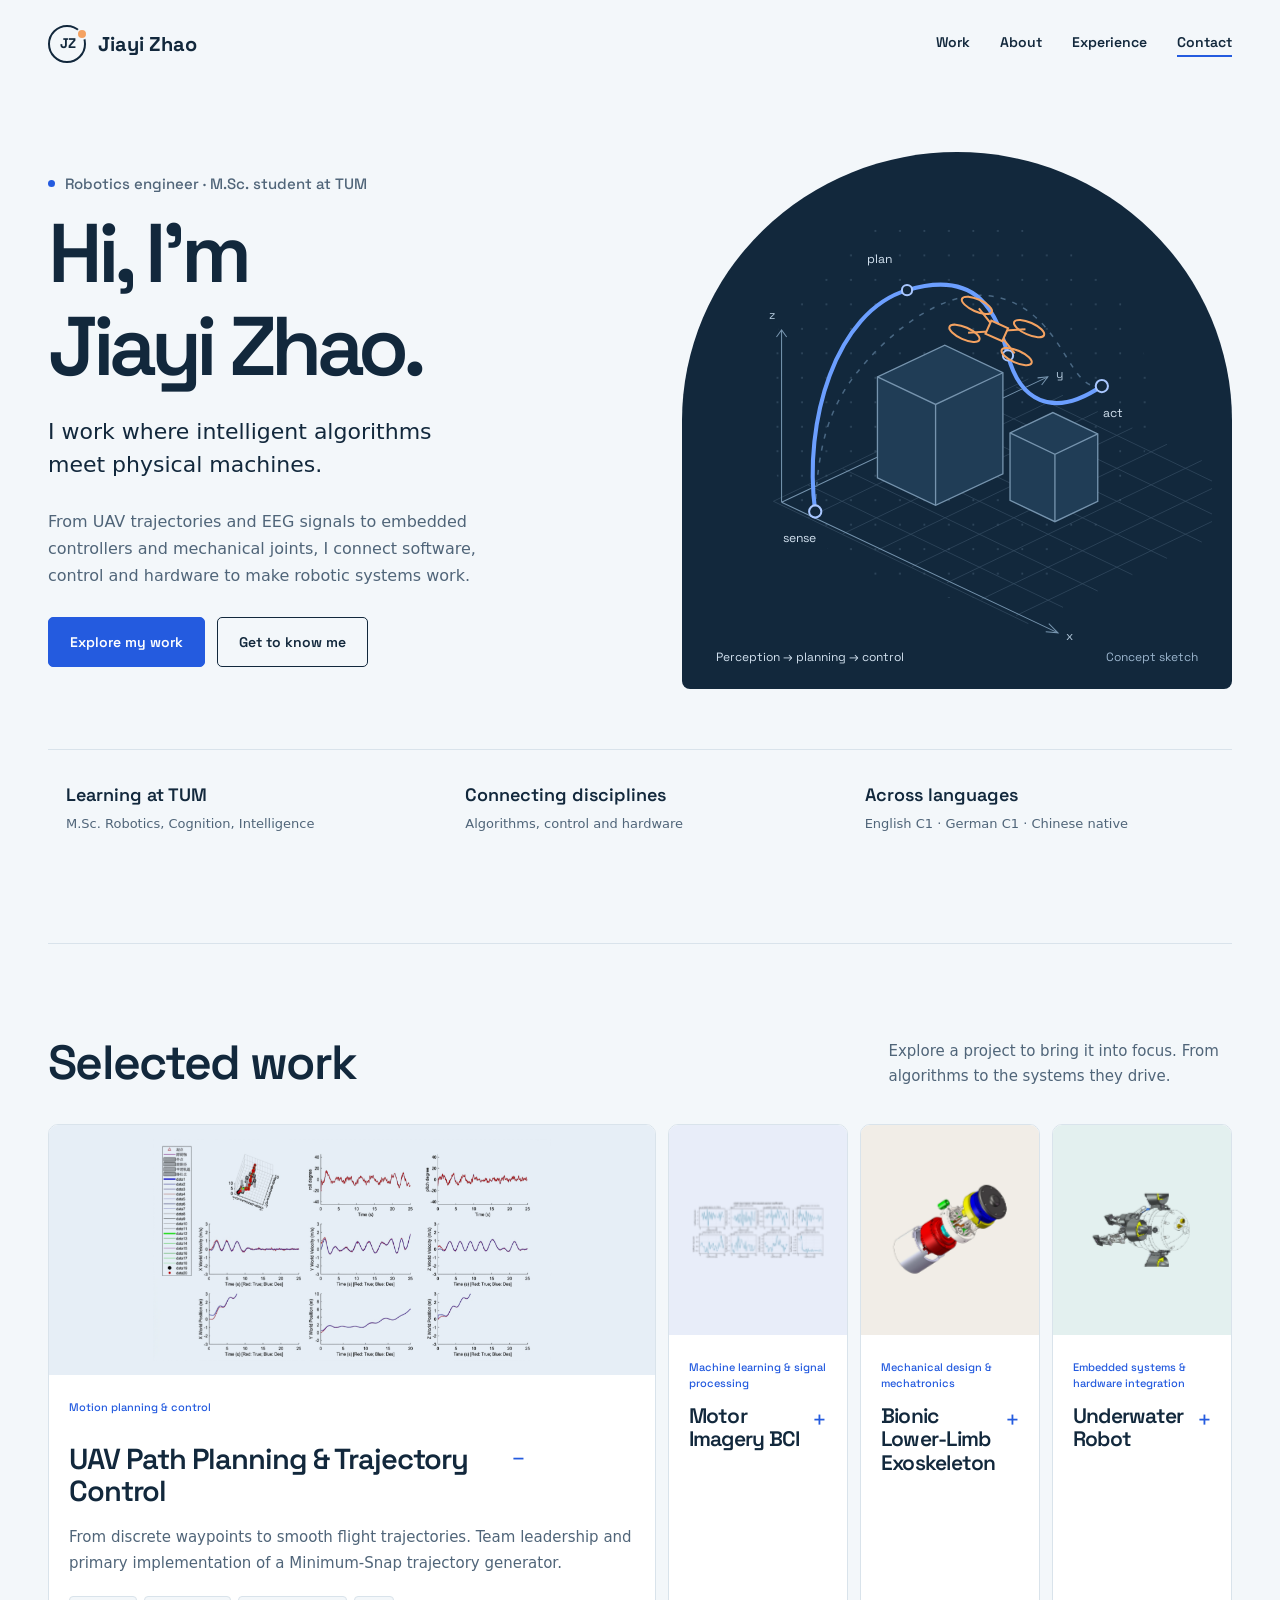
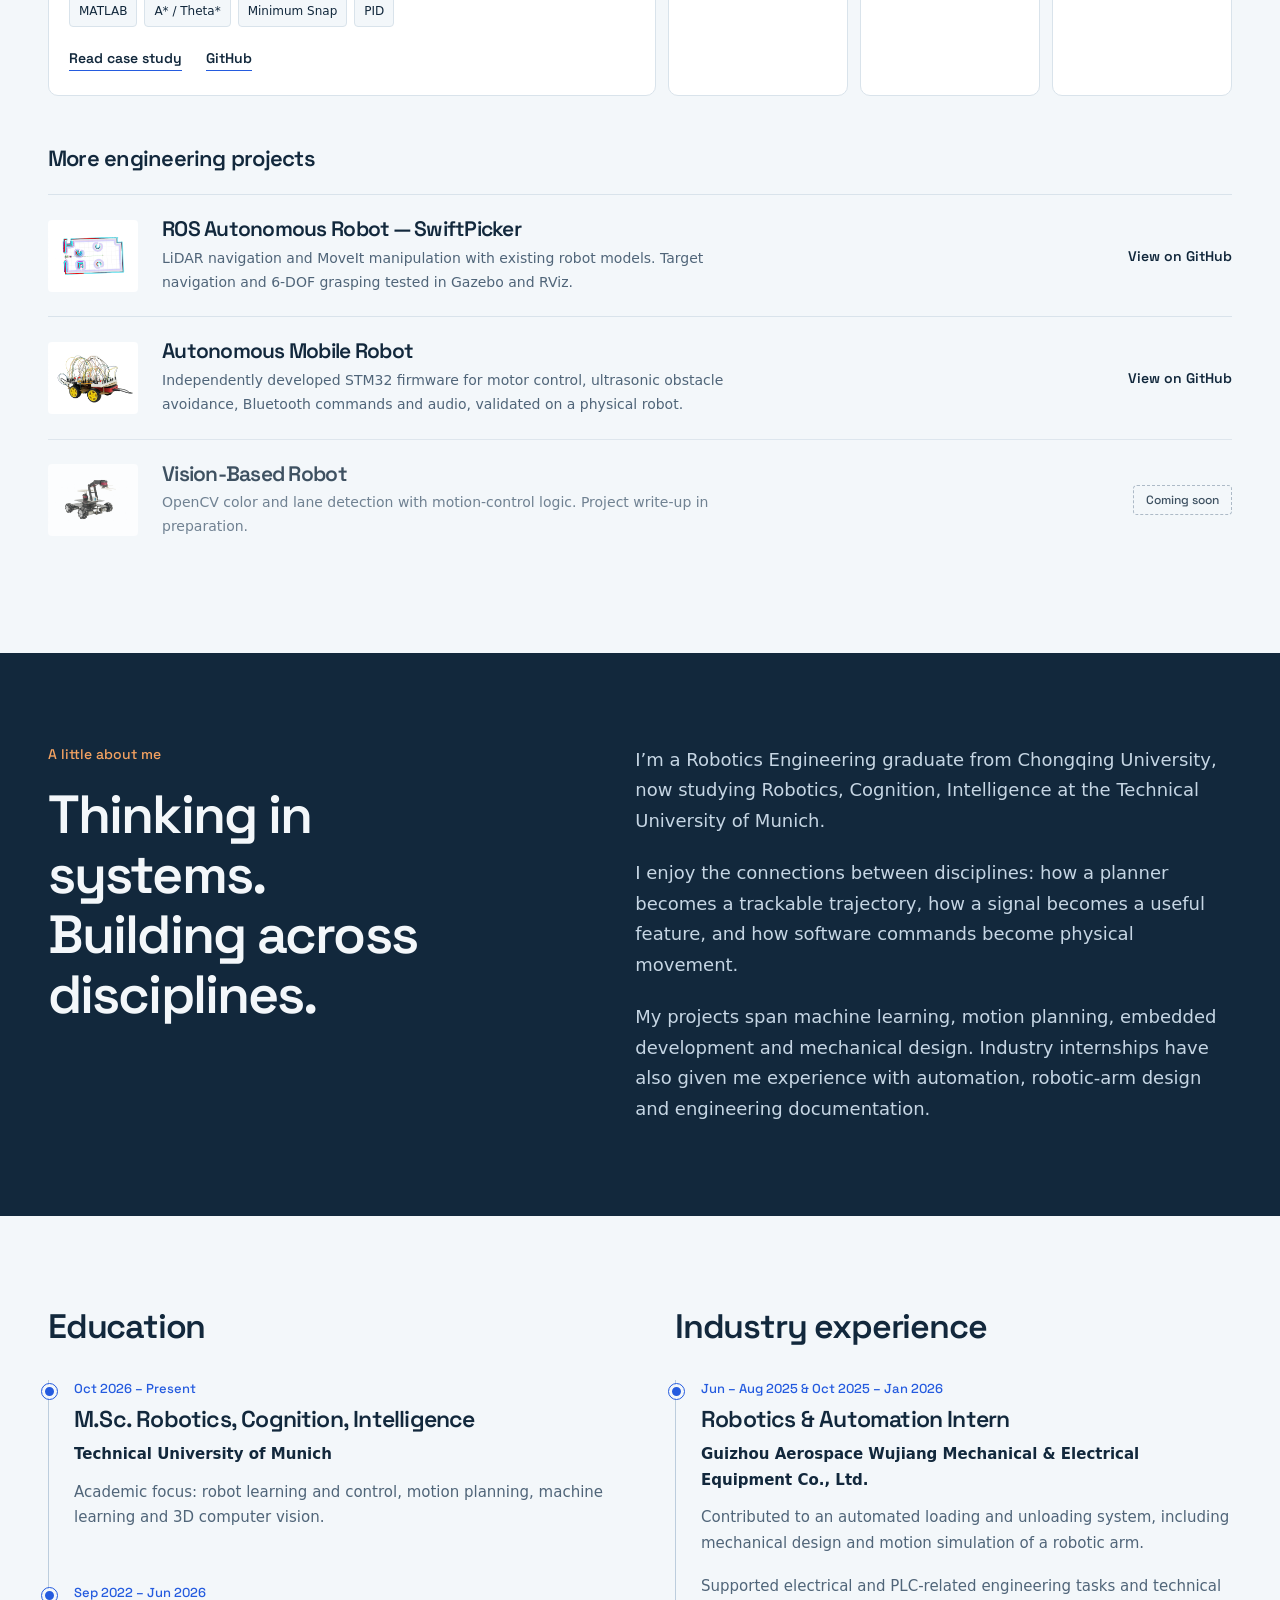
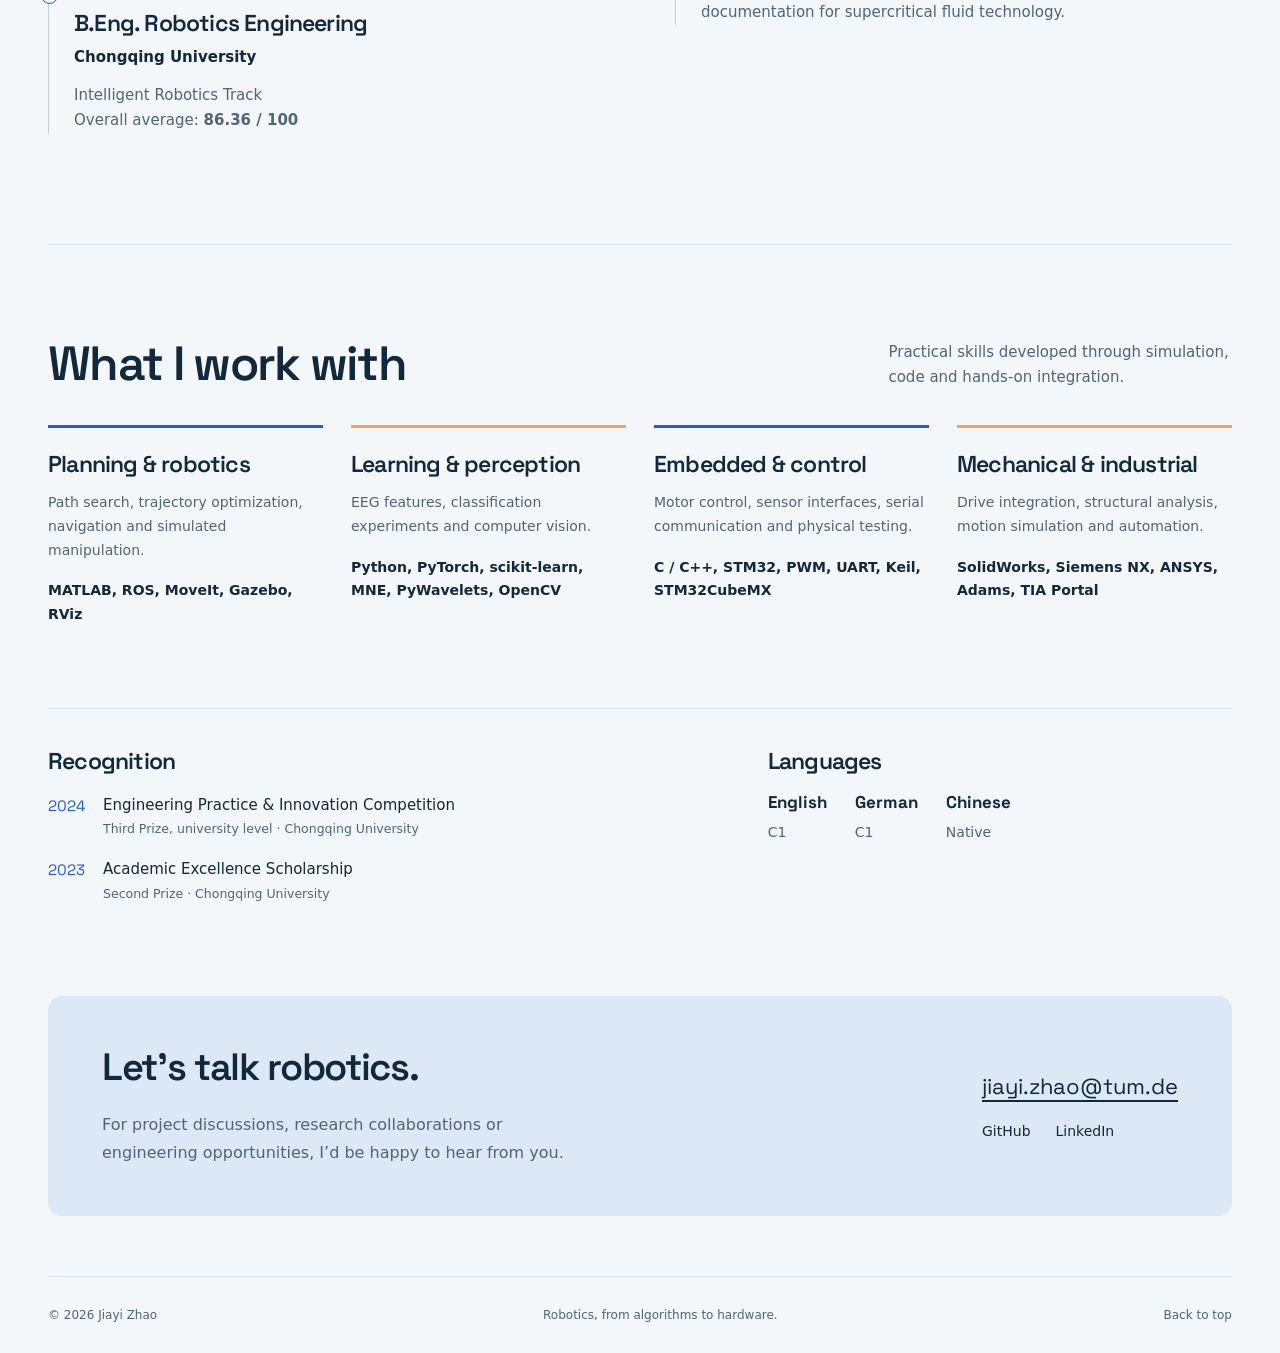
==== commit 2f49de48: "Redesign portfolio with interactive project focus and shared case studies" ====
--- a/index.html
+++ b/index.html
@@ -1,911 +1,39 @@
-<!DOCTYPE html>
-<html lang="en">
-<head>
-    <meta charset="UTF-8">
-    <meta name="viewport" content="width=device-width, initial-scale=1.0">
-
-    <title>Jiayi Zhao | Robotics Engineer</title>
-
-    <style>
-        * {
-            box-sizing: border-box;
-        }
-
-        html {
-            scroll-behavior: smooth;
-        }
-
-        body {
-            margin: 0;
-            font-family: Arial, Helvetica, sans-serif;
-            background: #ffffff;
-            color: #111111;
-            line-height: 1.6;
-        }
-
-        a {
-            color: inherit;
-            text-decoration: none;
-        }
-
-        .container {
-            max-width: 1100px;
-            margin: auto;
-            padding: 0 30px;
-        }
-
-        /* Navigation */
-
-        nav {
-            height: 80px;
-            display: flex;
-            align-items: center;
-            justify-content: space-between;
-            border-bottom: 1px solid #e5e5e5;
-        }
-
-        .logo {
-            font-weight: 700;
-            letter-spacing: 1px;
-        }
-
-        nav .links {
-            display: flex;
-            gap: 28px;
-            font-size: 14px;
-        }
-
-        nav .links a:hover {
-            text-decoration: underline;
-        }
-
-        /* Hero */
-
-        .hero {
-            min-height: 650px;
-            display: flex;
-            align-items: center;
-            padding: 90px 0;
-        }
-
-        .hero-content {
-            max-width: 800px;
-        }
-
-        .eyebrow {
-            font-size: 14px;
-            font-weight: 600;
-            letter-spacing: 2px;
-            text-transform: uppercase;
-            margin-bottom: 20px;
-        }
-
-        h1 {
-            font-size: clamp(52px, 8vw, 92px);
-            line-height: 0.95;
-            margin: 0 0 30px;
-            letter-spacing: -4px;
-        }
-
-        .hero h2 {
-            font-size: 28px;
-            margin: 0 0 20px;
-            font-weight: 500;
-        }
-
-        .hero p {
-            max-width: 700px;
-            font-size: 18px;
-            color: #555555;
-        }
-
-        .buttons {
-            display: flex;
-            gap: 12px;
-            margin-top: 35px;
-            flex-wrap: wrap;
-        }
-
-        .button {
-            padding: 12px 20px;
-            border: 1px solid #111111;
-            font-size: 14px;
-            transition: 0.2s;
-        }
-
-        .button:hover {
-            background: #111111;
-            color: #ffffff;
-        }
-
-        /* Sections */
-
-        section {
-            padding: 100px 0;
-            border-top: 1px solid #e5e5e5;
-        }
-
-        .section-label {
-            font-size: 13px;
-            font-weight: 700;
-            letter-spacing: 2px;
-            text-transform: uppercase;
-            margin-bottom: 45px;
-        }
-
-        /* Projects */
-
-        .project img {
-            width: 100%;
-            height: 220px;
-            object-fit: cover;
-            margin-bottom: 25px;
-            display: block;
-        }
-
-        .projects {
-            display: grid;
-            grid-template-columns: repeat(2, 1fr);
-            gap: 25px;
-        }
-
-        .project {
-            border: 1px solid #dddddd;
-            padding: 30px;
-            min-height: 270px;
-            transition: 0.2s;
-        }
-
-        .project:hover {
-            transform: translateY(-4px);
-            border-color: #111111;
-        }
-
-        .project-number {
-            font-size: 13px;
-            color: #777777;
-            margin-bottom: 35px;
-        }
-
-        .project h3 {
-            font-size: 27px;
-            margin: 0 0 12px;
-        }
-
-        .project p {
-            color: #666666;
-            margin-bottom: 25px;
-        }
-
-        .tags {
-            font-size: 13px;
-            color: #555555;
-            margin-bottom: 25px;
-        }
-
-        .project-link {
-            font-size: 14px;
-            font-weight: 600;
-        }
-
-        .project-links {
-            display: flex;
-            gap: 30px;
-            align-items: center;
-            margin-top: 20px;
-        }
-
-        /* About */
-
-        .about {
-            max-width: 800px;
-            font-size: 20px;
-        }
-
-        .about p {
-            color: #555555;
-        }
-
-        /* Experience */
-
-        .experience-item {
-            display: grid;
-            grid-template-columns: 180px 1fr;
-            gap: 40px;
-            padding: 30px 0;
-            border-top: 1px solid #e5e5e5;
-        }
-
-        .experience-date {
-            color: #777777;
-            font-size: 14px;
-        }
-
-        .experience-item h3 {
-            margin: 0 0 8px;
-            font-size: 22px;
-        }
-
-        .experience-item p {
-            margin: 0;
-            color: #666666;
-        }
-
-        /* Skills */
-
-        .skills {
-            display: grid;
-            grid-template-columns: repeat(2, 1fr);
-            gap: 20px;
-        }
-
-        .skill {
-            padding: 25px;
-            border: 1px solid #dddddd;
-        }
-
-        .skill h3 {
-            margin-top: 0;
-        }
-
-        .skill p {
-            color: #666666;
-        }
-
-        /* Contact */
-
-        .contact {
-            font-size: 20px;
-        }
-
-        footer {
-            padding: 40px 0;
-            border-top: 1px solid #e5e5e5;
-            color: #777777;
-            font-size: 13px;
-        }
-
-        /* Mobile */
-
-        @media (max-width: 700px) {
-
-            nav .links {
-                display: none;
-            }
-
-            .hero {
-                min-height: 550px;
-            }
-
-            .projects,
-            .skills {
-                grid-template-columns: 1fr;
-            }
-
-            .experience-item {
-                grid-template-columns: 1fr;
-                gap: 10px;
-            }
-
-            h1 {
-                letter-spacing: -2px;
-            }
-        }
-    </style>
-</head>
-
-<body>
-
-<div class="container">
-
-    <!-- NAVIGATION -->
-
-    <nav>
-
-        <div class="logo">
-            JIAYI ZHAO
-        </div>
-
-        <div class="links">
-
-            <a href="#projects">
-                Projects
-            </a>
-
-            <a href="#about">
-                About
-            </a>
-
-            <a href="#experience">
-                Experience
-            </a>
-
-            <a href="#skills">
-                Skills
-            </a>
-
-            <a href="#contact">
-                Contact
-            </a>
-
-        </div>
-
-    </nav>
-
-
-    <!-- HERO -->
-
-    <header class="hero">
-
-        <div class="hero-content">
-
-            <div class="eyebrow">
-                Robotics Engineer
-            </div>
-
-            <h1>
-                Jiayi Zhao
-            </h1>
-
-            <h2>
-                Robotics · Autonomous Systems · Computer Vision
-            </h2>
-
-            <p>
-                M.Sc. student in Robotics, Cognition, Intelligence
-                at the Technical University of Munich, with a background
-                in Robotics Engineering.
-            </p>
-
-            <div class="buttons">
-
-                <a class="button" href="#projects">
-                    View Projects
-                </a>
-
-                <a class="button"
-                   href="https://github.com/OftenMissYi"
-                   target="_blank">
-                    GitHub
-                </a>
-
-                <a class="button"
-                   href="https://www.linkedin.com/in/jiayi-zhao-251452430"
-                   target="_blank">
-                    LinkedIn
-                </a>
-
-                <a class="button"
-                   href="mailto:jiayi.zhao@tum.de">
-                    Email
-                </a>
-
-            </div>
-
-        </div>
-
-    </header>
-
-
-    <!-- PROJECTS -->
-
-    <section id="projects">
-
-        <div class="section-label">
-            Selected Projects
-        </div>
-
-        <div class="projects">
-
-
-            <!-- PROJECT 01 -->
-
-            <div class="project">
-
-                <img src="images/uav-path-planning.jpg" alt="UAV Path Planning & Trajectory Control">
-
-                <div class="project-number">
-                    01 / ROBOT CONTROL
-                </div>
-
-                <h3>
-                    <a href="uav-path-planning.html">
-                        UAV Path Planning & Trajectory Control
-                    </a>
-                </h3>
-
-                <div class="tags">
-                    MATLAB · A* / Theta* · Minimum Snap · PID
-                </div>
-
-                <p>
-                    Team-led UAV planning and control project, with primary
-                    responsibility for Minimum-Snap trajectory generation
-                    and integration with a PID tracking controller.
-                </p>
-
-                <div class="project-links">
-                    <a class="project-link" href="uav-path-planning.html">
-                        View Project →
-                    </a>
-                    <a class="project-link"
-                       href="https://github.com/OftenMissYi/UAV-Path-Planning-and-Trajectory-Control"
-                       target="_blank" rel="noopener noreferrer">
-                        GitHub →
-                    </a>
-                </div>
-
-            </div>
-
-
-            <!-- PROJECT 02 -->
-
-            <div class="project">
-
-                <img src="images/motor-imagery-bci/features.png"
-                     alt="Eight wavelet-packet coefficient plots from the project's saved EEG signal"
-                     style="object-fit: contain;" loading="lazy">
-
-                <div class="project-number">
-                    02 / AI &amp; SIGNAL PROCESSING
-                </div>
-
-                <h3>
-                    <a href="motor-imagery-bci.html">Motor Imagery BCI</a>
-                </h3>
-
-                <div class="tags">
-                    Python · PyWavelets · MNE · CSP · PyTorch
-                </div>
-
-                <p>
-                    EEG feature extraction and visualization using wavelet-packet
-                    decomposition, with contributions to a team workflow for
-                    four-class motor-imagery classification.
-                </p>
-
-                <div class="project-links">
-                    <a class="project-link" href="motor-imagery-bci.html">
-                        View Project →
-                    </a>
-                    <a class="project-link"
-                       href="https://github.com/OftenMissYi/Motor-Imagery-BCI"
-                       target="_blank" rel="noopener noreferrer">
-                        GitHub →
-                    </a>
-                </div>
-
-            </div>
-
-
-            <!-- PROJECT 03 -->
-
-            <div class="project">
-
-                <img src="images/exoskeleton.jpg" alt="Bionic Lower-Limb Exoskeleton">
-
-                <div class="project-number">
-                    03 / MECHATRONICS
-                </div>
-
-                <h3>
-                    <a href="exoskeleton.html">
-                        Bionic Lower-Limb Exoskeleton
-                    </a>
-                </h3>
-
-                <div class="tags">
-                    SolidWorks · ANSYS Workbench · MSC Adams
-                </div>
-
-                <p>
-                    Design of an integrated knee joint drive unit
-                    including motor selection, gearbox design and
-                    structural and performance analysis.
-                </p>
-
-                <div class="project-links">
-
-                    <a class="project-link"
-                    href="exoskeleton.html">
-                     View Project →
-                    </a>
-
-                    <a class="project-link"
-                    href="https://github.com/OftenMissYi/Bionic-Lower-Limb-Exoskeleton-Integrated-Joint"
-                    target="_blank">
-                     GitHub →
-                    </a>
-
-                </div>
-
-            </div>
-
-
-            <!-- PROJECT 04 -->
-
-            <div class="project">
-
-                <img src="images/underwater.jpg" alt="Underwater Robot">
-
-                <div class="project-number">
-                    04 / EMBEDDED ROBOTICS
-                </div>
-
-                <h3>
-                    <a href="underwater.html">
-                        Underwater Robot
-                    </a>
-                </h3>
-
-                <div class="tags">
-                    STM32F429 · FreeRTOS · ROS · PID · A* / D*
-                </div>
-
-                <p>
-                    Design and implementation of an electrical and embedded
-                    control system integrating real-time control, sensor
-                    feedback, communication and autonomous navigation.
-                </p>
-
-                <div class="project-links">
-
-                    <a class="project-link"
-                    href="underwater.html">
-                     View Project →
-                    </a>
-
-                    <a class="project-link"
-                    href="https://github.com/OftenMissYi/Underwater-Robot-STM32F429"
-                    target="_blank">
-                     GitHub →
-                    </a>
-
-                </div>
-
-            </div>
-
-
-            <!-- PROJECT 05 -->
-
-            <div class="project">
-
-                <img src="images/swiftpicker.jpg" alt="ROS Autonomous Robot – SwiftPicker">
-
-                <div class="project-number">
-                    05 / AUTONOMOUS ROBOTICS
-                </div>
-
-                <h3>
-                    <a href="https://github.com/OftenMissYi/ROS-Autonomous-Robot-SwiftPicker"
-                       target="_blank">
-                        ROS Autonomous Robot – SwiftPicker
-                    </a>
-                </h3>
-
-                <div class="tags">
-                    ROS · Gazebo · RViz · LiDAR · SLAM · MoveIt!
-                </div>
-
-                <p>
-                    ROS-based autonomous mobile manipulator integrating
-                    perception, mapping, navigation and manipulation
-                    in simulation.
-                </p>
-
-                <a class="project-link"
-                   href="https://github.com/OftenMissYi/ROS-Autonomous-Robot-SwiftPicker"
-                   target="_blank">
-                    View on GitHub →
-                </a>
-
-            </div>
-
-
-            <!-- PROJECT 06 -->
-
-            <div class="project">
-
-                <img src="images/mobile-robot.jpg" alt="Autonomous Mobile Robot">
-
-                <div class="project-number">
-                    06 / EMBEDDED ROBOTICS
-                </div>
-
-                <h3>
-                    <a href="https://github.com/OftenMissYi/Autonomous-Mobile-Robot-STM32"
-                       target="_blank">
-                        Autonomous Mobile Robot
-                    </a>    
-                </h3>
-
-                <div class="tags">
-                    STM32 · C · PWM · UART · Sensors
-                </div>
-
-                <p>
-                    STM32-based autonomous mobile robot implementing
-                    motion control, obstacle avoidance and serial
-                    communication.
-                </p>
-
-                <a class="project-link"
-                   href="https://github.com/OftenMissYi/Autonomous-Mobile-Robot-STM32"
-                   target="_blank">
-                    View on GitHub →
-                </a>
-
-            </div>
-
-
-            <!-- PROJECT 07 -->
-
-            <div class="project">
-
-                <img src="images/vision-robot.jpg" alt="Vision-Based Robot">
-
-                <div class="project-number">
-                    07 / COMPUTER VISION
-                </div>
-
-                <h3>
-                    Vision-Based Robot
-                </h3>
-
-                <div class="tags">
-                    OpenCV · Computer Vision · Robot Control
-                </div>
-
-                <p>
-                    Vision-based robotic system using color detection,
-                    lane detection and decision logic for autonomous
-                    motion control.
-                </p>
-
-                <a class="project-link"
-                   href="#contact">
-                    Project details coming soon →
-                </a>
-
-            </div>
-
-        </div>
-
-    </section>
-
-
-    <!-- ABOUT -->
-
-    <section id="about">
-
-        <div class="section-label">
-            About
-        </div>
-
-        <div class="about">
-
-            <p>
-                I am an M.Sc. student in Robotics, Cognition,
-                Intelligence at the Technical University of Munich,
-                with a Bachelor's degree in Robotics Engineering
-                from Chongqing University.
-            </p>
-
-            <p>
-                My interests lie at the intersection of robotics,
-                autonomous systems, computer vision, motion control
-                and robot learning.
-            </p>
-
-            <p>
-                My engineering experience spans embedded systems,
-                industrial robotics, mechatronics and intelligent
-                robotic systems.
-            </p>
-
-        </div>
-
-    </section>
-
-
-    <!-- EXPERIENCE -->
-
-    <section id="experience">
-
-        <div class="section-label">
-            Experience
-        </div>
-
-
-        <div class="experience-item">
-
-            <div class="experience-date">
-                10.2025 — 01.2026
-            </div>
-
-            <div>
-
-                <h3>
-                    Industrial Automation & Mechatronics Intern
-                </h3>
-
-                <p>
-                    Guizhou Aerospace Wujiang Mechanical & Electrical
-                    Equipment Co., Ltd.
-                </p>
-
-            </div>
-
-        </div>
-
-
-        <div class="experience-item">
-
-            <div class="experience-date">
-                09.2025
-            </div>
-
-            <div>
-
-                <h3>
-                    Industrial Robotics Intern
-                </h3>
-
-                <p>
-                    China (Chongqing) Vocational Skills Public
-                    Training Center
-                </p>
-
-            </div>
-
-        </div>
-
-
-        <div class="experience-item">
-
-            <div class="experience-date">
-                06.2025 — 08.2025
-            </div>
-
-            <div>
-
-                <h3>
-                    Industrial Automation & Mechatronics Intern
-                </h3>
-
-                <p>
-                    Guizhou Aerospace Wujiang Mechanical & Electrical
-                    Equipment Co., Ltd.
-                </p>
-
-            </div>
-
-        </div>
-
-
-    </section>
-
-
-    <!-- SKILLS -->
-
-    <section id="skills">
-
-        <div class="section-label">
-            Technical Stack
-        </div>
-
-        <div class="skills">
-
-
-            <div class="skill">
-
-                <h3>
-                    Robotics
-                </h3>
-
-                <p>
-                    ROS · RViz · Gazebo · Motion Planning ·
-                    Autonomous Systems
-                </p>
-
-            </div>
-
-
-            <div class="skill">
-
-                <h3>
-                    Computer Vision
-                </h3>
-
-                <p>
-                    OpenCV · Visual Tracking · 3D Computer Vision
-                </p>
-
-            </div>
-
-
-            <div class="skill">
-
-                <h3>
-                    Control & Embedded
-                </h3>
-
-                <p>
-                    C · C++ · STM32 · FreeRTOS · PID ·
-                    Motor Control · UART
-                </p>
-
-            </div>
-
-
-            <div class="skill">
-
-                <h3>
-                    Engineering & Simulation
-                </h3>
-
-                <p>
-                    SolidWorks · Siemens NX · ANSYS Workbench ·
-                    Adams · MATLAB
-                </p>
-
-            </div>
-
-
-        </div>
-
-    </section>
-
-
-    <!-- CONTACT -->
-
-    <section id="contact">
-
-        <div class="section-label">
-            Contact
-        </div>
-
-        <div class="contact">
-
-            <p>
-                Interested in robotics, autonomous systems and
-                intelligent machines.
-            </p>
-
-            <p>
-                <a href="mailto:jiayi.zhao@tum.de">
-                    jiayi.zhao@tum.de
-                </a>
-            </p>
-
-            <p>
-
-                <a href="https://github.com/OftenMissYi"
-                   target="_blank">
-                    GitHub
-                </a>
-
-                &nbsp; · &nbsp;
-
-                <a href="https://www.linkedin.com/in/jiayi-zhao-251452430"
-                   target="_blank">
-                    LinkedIn
-                </a>
-
-            </p>
-
-        </div>
-
-    </section>
-
-
-    <!-- FOOTER -->
-
-    <footer>
-        © 2026 Jiayi Zhao
-    </footer>
-
-</div>
-
-</body>
-</html>+<!doctype html>
+<html lang="en"><head><meta charset="utf-8"><meta name="viewport" content="width=device-width, initial-scale=1">
+<title>Robotics, from algorithms to hardware | Jiayi Zhao</title><meta name="description" content="Jiayi Zhao: robotics engineer and TUM master’s student. Explore projects in motion planning, machine learning, embedded systems and mechatronics.">
+<meta name="theme-color" content="#12283c"><link rel="canonical" href="https://oftenmissyi.github.io/">
+<meta property="og:title" content="Robotics, from algorithms to hardware | Jiayi Zhao"><meta property="og:description" content="Jiayi Zhao: robotics engineer and TUM master’s student. Explore projects in motion planning, machine learning, embedded systems and mechatronics."><meta property="og:type" content="website">
+<link rel="icon" href="assets/favicon.svg" type="image/svg+xml"><link rel="preload" href="assets/space-grotesk.ttf" as="font" type="font/ttf" crossorigin>
+<link rel="stylesheet" href="assets/site.css"><script src="assets/site.js" defer></script></head><body>
+<a class="skip" href="#main">Skip to content</a><header class="site-header wrap">
+<a href="index.html" class="brand" aria-label="Jiayi Zhao home"><span class="brand-mark" aria-hidden="true">JZ</span>Jiayi Zhao</a>
+<button class="menu-toggle" type="button" aria-controls="navigation" aria-expanded="false">Menu</button>
+<nav class="nav-links" id="navigation" aria-label="Main navigation"><a href="#projects" class="">Work</a><a href="#about" class="">About</a><a href="#experience" class="">Experience</a><a href="#contact" class="nav-contact">Contact</a></nav></header>
+<main id="main"><div class="wrap"><section class="hero" aria-labelledby="home-title"><div><div class="role">Robotics engineer · M.Sc. student at TUM</div><h1 id="home-title">Hi, I’m<br>Jiayi Zhao.</h1><p class="intro">I work where intelligent algorithms meet physical machines.</p><p class="bio">From UAV trajectories and EEG signals to embedded controllers and mechanical joints, I connect software, control and hardware to make robotic systems work.</p><div class="buttons"><a href="#projects" class="button primary">Explore my work</a><a href="#about" class="button">Get to know me</a></div></div><div class="hero-art"><svg viewBox="0 0 500 460" role="img" aria-labelledby="art-title art-description"><title id="art-title">From sensing to motion</title><desc id="art-description">Conceptual engineering illustration of a robot trajectory through a three-dimensional workspace.</desc>
+<defs><pattern id="dots" width="24" height="24" patternUnits="userSpaceOnUse"><circle cx="2" cy="2" r=".7" fill="#526c84"/></pattern></defs>
+<circle cx="250" cy="220" r="190" fill="url(#dots)"/><g stroke="#486077" stroke-width=".7" fill="none" opacity=".65"><path d="M70 315l250 120M70 315l250 -120"/><path d="M104 299l250 120M104 331l250 -120"/><path d="M138 283l250 120M138 347l250 -120"/><path d="M172 267l250 120M172 363l250 -120"/><path d="M206 251l250 120M206 379l250 -120"/><path d="M240 235l250 120M240 395l250 -120"/><path d="M274 219l250 120M274 411l250 -120"/><path d="M308 203l250 120M308 427l250 -120"/></g>
+<g fill="none" stroke="#7694ae" stroke-width="1"><path d="M78 316V147M78 316l271 128M78 316l261-123"/><path d="M73 154l5-7 5 7M340 435l9 9-12-1M329 194l10-1-6 8"/></g>
+<g font-family="Space,sans-serif" font-size="12" fill="#aec4d7"><text x="66" y="136">z</text><text x="357" y="451">x</text><text x="347" y="194">y</text></g>
+<g stroke="#7694ae" stroke-width="1.3"><path d="M172 292v-99l66-31 57 27v99l-66 31Z" fill="#203d56"/><path d="M172 193l57 27 66-31M229 220v99" fill="none"/><path d="M302 314v-66l42-20 44 21v66l-42 20Z" fill="#203d56"/><path d="M302 248l44 21 42-20M346 269v66" fill="none"/></g>
+<path d="M111 325C113 267 122 227 151 190S243 96 300 118s60 90 92 84" fill="none" stroke="#496782" stroke-width="1.5" stroke-dasharray="5 7"/>
+<path d="M111 325C99 237 131 129 201 108S289 130 300 172s42 64 92 30" fill="none" stroke="#6c9fff" stroke-width="4" stroke-linecap="round"/>
+<g fill="#12283c" stroke="#a9c7ff" stroke-width="2"><circle cx="111" cy="325" r="6"/><circle cx="201" cy="108" r="5"/><circle cx="300" cy="172" r="5"/><circle cx="392" cy="202" r="6"/></g>
+<g transform="translate(289 148) rotate(24)" fill="none" stroke="#f4a261" stroke-width="2"><path d="M-25-13L25 13M-25 13L25-13"/><ellipse cx="-28" cy="-15" rx="16" ry="6"/><ellipse cx="28" cy="15" rx="16" ry="6"/><ellipse cx="-28" cy="15" rx="16" ry="6"/><ellipse cx="28" cy="-15" rx="16" ry="6"/><path d="M-9-7h18v14H-9Z" fill="#12283c"/></g>
+<g font-family="Space,sans-serif" font-size="12" fill="#d3e2f0"><text x="79" y="355">sense</text><text x="162" y="81">plan</text><text x="393" y="232">act</text></g></svg><div class="art-caption"><span>Perception → planning → control</span><span>Concept sketch</span></div></div></section>
+<div class="profile-strip"><a href="#experience"><strong>Learning at TUM</strong><span>M.Sc. Robotics, Cognition, Intelligence</span><p class="profile-clue">From a B.Eng. in Robotics Engineering at Chongqing University to graduate study in Garching, Germany.</p></a><a href="#skills"><strong>Connecting disciplines</strong><span>Algorithms, control and hardware</span><p class="profile-clue">Python and MATLAB for algorithms. STM32 for control. CAD and simulation for the mechanics.</p></a><a href="#contact"><strong>Across languages</strong><span>English C1 · German C1 · Chinese native</span><p class="profile-clue">Based in Garching, Germany. Get in touch to discuss robotics, research or engineering opportunities.</p></a></div>
+<section class="section" id="projects"><div class="section-head"><h2>Selected work</h2><p>Explore a project to bring it into focus. From algorithms to the systems they drive.</p></div><div class="projects-grid"><article class="project-card"><div class="project-visual"><img src="images/uav-path-planning.jpg" alt="UAV trajectory and tracking plots from the MATLAB simulation" loading="lazy" decoding="async"></div><div class="project-copy"><div class="category">Motion planning &amp; control</div><h3><button class="project-toggle" type="button" aria-expanded="true" aria-controls="panel-uav-path-planning">UAV Path Planning &amp; Trajectory Control<span class="expand-mark" aria-hidden="true">+</span></button></h3><div class="project-detail" id="panel-uav-path-planning"><p>From discrete waypoints to smooth flight trajectories. Team leadership and primary implementation of a Minimum-Snap trajectory generator.</p><div class="tags"><span>MATLAB</span><span>A* / Theta*</span><span>Minimum Snap</span><span>PID</span></div><div class="project-links"><a href="uav-path-planning.html" class="">Read case study</a><a href="https://github.com/OftenMissYi/UAV-Path-Planning-and-Trajectory-Control" class="" target="_blank" rel="noopener noreferrer">GitHub</a></div></div></div></article><article class="project-card"><div class="project-visual"><img src="images/motor-imagery-bci/features.png" alt="Eight wavelet-packet coefficient plots extracted from a saved EEG signal" loading="lazy" decoding="async"></div><div class="project-copy"><div class="category">Machine learning &amp; signal processing</div><h3><button class="project-toggle" type="button" aria-expanded="true" aria-controls="panel-motor-imagery-bci">Motor Imagery BCI<span class="expand-mark" aria-hidden="true">+</span></button></h3><div class="project-detail" id="panel-motor-imagery-bci"><p>Making EEG features visible. Wavelet-packet feature extraction and visualization for a collaborative four-class motor-imagery classification workflow.</p><div class="tags"><span>Python</span><span>PyWavelets</span><span>MNE</span><span>CSP</span><span>PyTorch</span></div><div class="project-links"><a href="motor-imagery-bci.html" class="">Read case study</a><a href="https://github.com/OftenMissYi/Motor-Imagery-BCI" class="" target="_blank" rel="noopener noreferrer">GitHub</a></div></div></div></article><article class="project-card"><div class="project-visual"><img src="images/exoskeleton/exploded-assembly.jpg" alt="Exploded mechanical assembly of the exoskeleton integrated joint" loading="lazy" decoding="async"></div><div class="project-copy"><div class="category">Mechanical design &amp; mechatronics</div><h3><button class="project-toggle" type="button" aria-expanded="true" aria-controls="panel-exoskeleton">Bionic Lower-Limb Exoskeleton<span class="expand-mark" aria-hidden="true">+</span></button></h3><div class="project-detail" id="panel-exoskeleton"><p>An integrated knee-joint drive, developed through motor selection, gearbox design, mechanical integration and structural and dynamic analysis.</p><div class="tags"><span>SolidWorks</span><span>ANSYS Workbench</span><span>MSC Adams</span></div><div class="project-links"><a href="exoskeleton.html" class="">Read case study</a><a href="https://github.com/OftenMissYi/Bionic-Lower-Limb-Exoskeleton-Integrated-Joint" class="" target="_blank" rel="noopener noreferrer">GitHub</a></div></div></div></article><article class="project-card"><div class="project-visual"><img src="images/underwater.jpg" alt="Underwater robot assembly with propulsion and electrical components" loading="lazy" decoding="async"></div><div class="project-copy"><div class="category">Embedded systems &amp; hardware integration</div><h3><button class="project-toggle" type="button" aria-expanded="true" aria-controls="panel-underwater">Underwater Robot<span class="expand-mark" aria-hidden="true">+</span></button></h3><div class="project-detail" id="panel-underwater"><p>Electrical integration and STM32 control development for an underwater robot, with remote-controlled movement and gripper operation tested in water.</p><div class="tags"><span>STM32F429</span><span>C</span><span>PWM</span><span>Hardware integration</span></div><div class="project-links"><a href="underwater.html" class="">Read case study</a><a href="https://github.com/OftenMissYi/Underwater-Robot-STM32F429" class="" target="_blank" rel="noopener noreferrer">GitHub</a></div></div></div></article></div>
+<div class="more-projects"><h3>More engineering projects</h3>
+<article class="repo-row"><img src="images/swiftpicker.jpg" alt="SwiftPicker mobile manipulator simulation" loading="lazy"><div><h3>ROS Autonomous Robot — SwiftPicker</h3><p>LiDAR navigation and MoveIt manipulation with existing robot models. Target navigation and 6-DOF grasping tested in Gazebo and RViz.</p></div><a href="https://github.com/OftenMissYi/ROS-Autonomous-Robot-SwiftPicker" class="text-link" target="_blank" rel="noopener noreferrer">View on GitHub</a></article>
+<article class="repo-row"><img src="images/mobile-robot.jpg" alt="STM32 mobile robot" loading="lazy"><div><h3>Autonomous Mobile Robot</h3><p>Independently developed STM32 firmware for motor control, ultrasonic obstacle avoidance, Bluetooth commands and audio, validated on a physical robot.</p></div><a href="https://github.com/OftenMissYi/Autonomous-Mobile-Robot-STM32" class="text-link" target="_blank" rel="noopener noreferrer">View on GitHub</a></article>
+<article class="repo-row coming-soon"><img src="images/vision-robot.jpg" alt="Vision-based robot project" loading="lazy"><div><h3>Vision-Based Robot</h3><p>OpenCV color and lane detection with motion-control logic. Project write-up in preparation.</p></div><span class="status">Coming soon</span></article>
+</div></section></div>
+<section id="about" class="section about-band"><div class="wrap about-grid"><div><div class="about-label">A little about me</div><h2>Thinking in systems.<br>Building across disciplines.</h2></div><div><p>I’m a Robotics Engineering graduate from Chongqing University, now studying Robotics, Cognition, Intelligence at the Technical University of Munich.</p><p>I enjoy the connections between disciplines: how a planner becomes a trackable trajectory, how a signal becomes a useful feature, and how software commands become physical movement.</p><p>My projects span machine learning, motion planning, embedded development and mechanical design. Industry internships have also given me experience with automation, robotic-arm design and engineering documentation.</p></div></div></section>
+<div class="wrap"><section class="section journey-grid" id="experience"><div><h2>Education</h2><div class="timeline"><article class="timeline-item"><div class="date">Oct 2026 – Present</div><h3>M.Sc. Robotics, Cognition, Intelligence</h3><div class="institution">Technical University of Munich</div><p>Academic focus: robot learning and control, motion planning, machine learning and 3D computer vision.</p></article><article class="timeline-item"><div class="date">Sep 2022 – Jun 2026</div><h3>B.Eng. Robotics Engineering</h3><div class="institution">Chongqing University</div><p>Intelligent Robotics Track<br>Overall average: <strong>86.36 / 100</strong></p></article></div></div>
+<div><h2>Industry experience</h2><div class="timeline"><article class="timeline-item"><div class="date">Jun – Aug 2025 & Oct 2025 – Jan 2026</div><h3>Robotics & Automation Intern</h3><div class="institution">Guizhou Aerospace Wujiang Mechanical & Electrical Equipment Co., Ltd.</div><p>Contributed to an automated loading and unloading system, including mechanical design and motion simulation of a robotic arm.</p><p>Supported electrical and PLC-related engineering tasks and technical documentation for supercritical fluid technology.</p></article></div></div></section>
+<section class="section skills-section" id="skills"><div class="section-head"><h2>What I work with</h2><p>Practical skills developed through simulation, code and hands-on integration.</p></div><div class="skills-grid">
+<div class="skill-block"><h3>Planning & robotics</h3><p>Path search, trajectory optimization, navigation and simulated manipulation.</p><p class="tools">MATLAB, ROS, MoveIt, Gazebo, RViz</p></div>
+<div class="skill-block"><h3>Learning & perception</h3><p>EEG features, classification experiments and computer vision.</p><p class="tools">Python, PyTorch, scikit-learn, MNE, PyWavelets, OpenCV</p></div>
+<div class="skill-block"><h3>Embedded & control</h3><p>Motor control, sensor interfaces, serial communication and physical testing.</p><p class="tools">C / C++, STM32, PWM, UART, Keil, STM32CubeMX</p></div>
+<div class="skill-block"><h3>Mechanical & industrial</h3><p>Drive integration, structural analysis, motion simulation and automation.</p><p class="tools">SolidWorks, Siemens NX, ANSYS, Adams, TIA Portal</p></div></div>
+<div class="recognition"><div><h3>Recognition</h3><div class="award"><time>2024</time><div>Engineering Practice & Innovation Competition<small>Third Prize, university level · Chongqing University</small></div></div><div class="award"><time>2023</time><div>Academic Excellence Scholarship<small>Second Prize · Chongqing University</small></div></div></div><div><h3>Languages</h3><div class="languages"><div><strong>English</strong><span>C1</span></div><div><strong>German</strong><span>C1</span></div><div><strong>Chinese</strong><span>Native</span></div></div></div></div></section>
+<section id="contact" class="contact-band"><div><h2>Let’s talk robotics.</h2><p>For project discussions, research collaborations or engineering opportunities, I’d be happy to hear from you.</p></div><div class="contact-links"><a href="mailto:jiayi.zhao@tum.de" class="contact-email">jiayi.zhao@tum.de</a><div class="socials"><a href="https://github.com/OftenMissYi" class="" target="_blank" rel="noopener noreferrer">GitHub</a><a href="https://www.linkedin.com/in/jiayi-zhao-251452430/" class="" target="_blank" rel="noopener noreferrer">LinkedIn</a></div></div></section></div></main><footer class="site-footer wrap"><span>© 2026 Jiayi Zhao</span><span>Robotics, from algorithms to hardware.</span><a href="#main">Back to top</a></footer></body></html>
--- a/assets/site.css
+++ b/assets/site.css
@@ -0,0 +1,18 @@
+@font-face{font-family:Space;src:url('space-grotesk.ttf') format('truetype');font-weight:300 700;font-display:swap}
+:root{--ink:#12283c;--ice:#f3f7fa;--paper:#fff;--blue:#245bdf;--copper:#f4a261;--slate:#506579;--line:#d9e3eb;--title:Space,'Trebuchet MS',sans-serif}
+*{box-sizing:border-box}html{scroll-behavior:smooth;scroll-padding-top:100px}body{margin:0;background:var(--ice);color:var(--ink);font:17px/1.7 'Segoe UI',system-ui,sans-serif}a{color:inherit;text-decoration:none}p{margin:0 0 1.2em;max-width:72ch}h1,h2,h3,h4{font-family:var(--title);font-weight:600;line-height:1.12;margin:0 0 .6em;letter-spacing:-.035em}h1{font-size:clamp(48px,6vw,82px)}h2{font-size:clamp(32px,3.8vw,48px)}h3{font-size:26px}h4{font-size:21px}img{display:block;max-width:100%}button{font:inherit}a,button{touch-action:manipulation}:focus-visible{outline:3px solid var(--blue);outline-offset:6px}.wrap{width:min(1200px,calc(100% - 96px));margin:auto}.skip{position:fixed;z-index:20;left:20px;top:-100px;background:white;padding:12px}.skip:focus{top:12px}.site-header{height:88px;display:flex;align-items:center;justify-content:space-between;gap:20px}.brand{font-family:var(--title);font-size:20px;font-weight:700;display:flex;align-items:center;gap:12px;white-space:nowrap}.brand-mark{display:grid;place-items:center;width:38px;height:38px;border:2px solid var(--ink);border-radius:50%;font-size:14px;letter-spacing:-1px;position:relative}.brand-mark:after{content:'';position:absolute;background:var(--copper);width:8px;height:8px;right:-4px;top:1px;border:2px solid var(--ice);border-radius:50%}.nav-links{display:flex;gap:30px;font-size:14px;font-family:var(--title);font-weight:600}.nav-links a:hover,.text-link:hover{color:var(--blue)}.nav-contact{border-bottom:2px solid var(--blue)}.menu-toggle{display:none;background:none;border:1px solid var(--line);padding:8px 14px;border-radius:5px}.hero{display:grid;grid-template-columns:1.08fr 1fr;align-items:center;gap:40px;padding:64px 0 60px}.hero h1{font-size:clamp(56px,6.5vw,90px);margin:14px 0 22px;letter-spacing:-.065em}.role{display:flex;align-items:center;gap:10px;font:500 15px var(--title);color:var(--slate)}.role:before{content:'';width:7px;height:7px;background:var(--blue);border-radius:50%}.hero .intro{font-size:22px;line-height:1.5;max-width:30ch}.hero .bio{color:var(--slate);max-width:44ch;font-size:16px}.buttons{display:flex;gap:12px;flex-wrap:wrap;margin-top:28px}.button{display:inline-flex;align-items:center;justify-content:center;gap:12px;font:600 14px var(--title);padding:15px 21px;border:1px solid var(--ink);border-radius:5px;min-height:48px}.button.primary{background:var(--blue);color:white;border-color:var(--blue)}.button:hover{background:var(--ink);border-color:var(--ink);color:white}.button.light{color:white;border-color:#7d95aa}.button.light:hover{background:white;color:var(--ink)}.hero-art{position:relative;background:var(--ink);border-radius:50% 50% 8px 8px;padding:28px 20px 24px;overflow:hidden;color:#d3e2f0;min-width:0}.hero-art svg{width:100%;height:auto;display:block}.art-caption{font:400 12px var(--title);display:flex;justify-content:space-between;padding:0 14px;gap:16px}.art-caption span:last-child{color:#9bb5cd}.profile-strip{display:grid;grid-template-columns:1.7fr 1fr 1fr;padding:24px 0;border-top:1px solid var(--line);border-bottom:1px solid var(--line);gap:30px;font-size:14px}.profile-strip strong{display:block;font:600 17px var(--title);margin-bottom:6px}.profile-strip span{color:var(--slate)}.section{padding:92px 0}.section-head{display:flex;align-items:end;justify-content:space-between;gap:32px;margin-bottom:34px}.section-head h2{margin:0}.section-head p{font-size:15px;max-width:36ch;color:var(--slate);margin:0}.projects-grid{display:grid;grid-template-columns:1fr 1fr;gap:36px 28px}.project-card{min-width:0;background:var(--paper);border-radius:10px;overflow:hidden;border:1px solid var(--line)}.project-visual{height:280px;display:flex;align-items:center;justify-content:center;padding:26px;position:relative;background:#e6eef6;overflow:hidden}.project-visual img{width:100%;height:100%;object-fit:contain;mix-blend-mode:multiply;transition:transform .3s}.project-card:hover .project-visual img{transform:scale(1.025)}.project-card:nth-child(2) .project-visual{background:#e8edf9}.project-card:nth-child(3) .project-visual{background:#f1ede7}.project-card:nth-child(4) .project-visual{background:#e3f0ef}.project-copy{padding:28px 30px 30px}.category{font:500 13px var(--title);color:var(--blue);margin-bottom:12px}.project-copy h3{font-size:29px;max-width:24ch}.project-copy p{font-size:16px;color:var(--slate);margin-bottom:20px}.tags{display:flex;gap:7px;flex-wrap:wrap;font-size:12px}.tags span{padding:4px 9px;background:var(--ice);border:1px solid var(--line);border-radius:4px}.project-links{display:flex;gap:24px;margin-top:25px;font:600 14px var(--title)}.project-links a{border-bottom:1px solid var(--blue);padding-bottom:3px}.project-links a:hover{color:var(--blue)}.more-projects{margin-top:50px}.more-projects>h3{font-size:22px;margin-bottom:24px}.repo-row{display:grid;grid-template-columns:90px 1fr auto;gap:24px;align-items:center;padding:22px 0;border-top:1px solid var(--line)}.repo-row img{width:90px;height:72px;object-fit:contain;background:white;border-radius:4px}.repo-row h3{font-size:21px;margin-bottom:6px}.repo-row p{font-size:14px;color:var(--slate);margin:0;max-width:65ch}.repo-row .text-link{font:600 14px var(--title);white-space:nowrap}.coming-soon{opacity:.8}.status{font:500 12px var(--title);border:1px dashed #9cacbb;padding:6px 12px;border-radius:4px;white-space:nowrap}.about-band{background:var(--ink);color:var(--ice);position:relative;overflow:hidden}.about-grid{display:grid;grid-template-columns:1fr 1.2fr;gap:90px}.about-grid h2{font-size:clamp(36px,4.2vw,54px);max-width:12ch}.about-grid p{color:#c6d6e4;font-size:18px}.about-grid p:last-child{margin:0}.about-label{font:500 14px var(--title);color:var(--copper);margin-bottom:22px}.journey-grid{display:grid;grid-template-columns:1fr 1fr;gap:70px}.journey-grid h2{font-size:34px;margin-bottom:34px}.timeline{border-left:1px solid #bccddd;padding-left:25px}.timeline-item{position:relative;padding-bottom:35px}.timeline-item:last-child{padding-bottom:0}.timeline-item:before{content:'';position:absolute;width:9px;height:9px;border:3px solid var(--ice);outline:1px solid var(--blue);background:var(--blue);left:-32px;top:4px;border-radius:50%}.date{font:500 13px var(--title);color:var(--blue);margin-bottom:10px}.timeline h3{font-size:23px;margin-bottom:9px}.institution{font-weight:600;font-size:15px;margin-bottom:12px}.timeline p{font-size:15px;color:var(--slate)}.small-note{font-size:13px;color:var(--slate)}.skills-section{border-top:1px solid var(--line)}.skills-grid{display:grid;grid-template-columns:repeat(4,1fr);gap:28px}.skill-block{border-top:3px solid var(--blue);padding-top:24px}.skill-block:nth-child(even){border-color:var(--copper)}.skill-block h3{font-size:23px}.skill-block p{font-size:14px;color:var(--slate)}.skill-block .tools{font-size:14px;color:var(--ink);font-weight:600}.recognition{display:grid;grid-template-columns:1.4fr 1fr;gap:70px;margin-top:64px;padding-top:40px;border-top:1px solid var(--line)}.recognition h3{font-size:23px}.award{display:flex;gap:18px;font-size:15px;margin-top:18px}.award time{color:var(--blue);font-family:var(--title)}.award small{display:block;color:var(--slate)}.languages{display:flex;gap:28px;flex-wrap:wrap}.languages strong{display:block;font-family:var(--title)}.languages span{font-size:14px;color:var(--slate)}.contact-band{background:#dce8f5;border-radius:14px;padding:50px 54px;display:flex;align-items:center;justify-content:space-between;gap:40px;margin:0 auto 60px}.contact-band h2{font-size:38px}.contact-band p{font-size:16px;max-width:48ch;margin:0;color:var(--slate)}.contact-links{display:flex;flex-direction:column;gap:15px;flex-shrink:0}.contact-email{font-family:var(--title);font-size:22px;text-decoration:underline;text-underline-offset:6px}.socials{display:flex;gap:25px;font-size:14px}.site-footer{display:flex;justify-content:space-between;gap:20px;padding:28px 0;border-top:1px solid var(--line);color:var(--slate);font-size:12px}.site-footer a:hover{color:var(--blue)}
+/* Every case study uses the same component structure. */
+.breadcrumb{font-size:13px;color:var(--slate);padding-top:32px}.breadcrumb a{text-decoration:underline;text-underline-offset:4px}.case-hero{padding:36px 0 40px;display:grid;grid-template-columns:1.12fr 1fr;align-items:center;gap:55px}.case-hero h1{font-size:clamp(38px,4.5vw,62px);letter-spacing:-.045em}.case-hero .intro{color:var(--slate);font-size:18px}.case-cover{background:white;border:1px solid var(--line);border-radius:10px;padding:25px;margin:0;position:relative}.case-cover:before{content:'';position:absolute;left:-1px;top:25px;width:4px;height:52px;background:var(--blue)}.case-cover img{height:310px;width:100%;object-fit:contain}.case-cover figcaption{margin-top:15px;font-size:12px;color:var(--slate)}.case-facts{display:grid;grid-template-columns:1fr 1.4fr 1fr;gap:25px;margin:0;padding:27px 0;border-block:1px solid var(--line)}.case-facts dt{font-size:12px;color:var(--slate);margin-bottom:6px}.case-facts dd{margin:0;font:500 15px/1.5 var(--title)}.case-layout{display:grid;grid-template-columns:180px minmax(0,1fr);gap:64px;padding:68px 0}.case-nav{position:sticky;top:32px;align-self:start;display:flex;flex-direction:column;gap:15px;font:500 14px var(--title);border-left:1px solid var(--line);padding-left:18px}.case-nav a{color:var(--slate)}.case-nav a:hover,.case-nav a.active{color:var(--blue)}.case-section{padding:0 0 58px;margin-bottom:52px;border-bottom:1px solid var(--line);scroll-margin-top:40px}.case-section:last-child{margin-bottom:0;padding-bottom:0;border:0}.case-section h2{font-size:34px}.case-section p,.case-section li{color:var(--slate);font-size:16px}.case-section h3{font-size:23px;margin-top:28px}.contribution-list{padding-left:22px}.contribution-list li{padding-left:8px;margin:12px 0}.contribution-list li::marker{color:var(--blue)}.steps{list-style:none;padding:0;counter-reset:step;margin:28px 0}.steps li{counter-increment:step;position:relative;padding-left:56px;margin-bottom:28px}.steps li:before{content:counter(step,decimal-leading-zero);position:absolute;left:0;top:0;font:500 16px var(--title);color:var(--blue);padding-top:5px}.steps h3{margin:0 0 8px}.steps p{margin:0}.result-note{background:#e4edf8;border-left:3px solid var(--blue);padding:22px 25px;margin:25px 0}.result-note p{margin:0}.table-wrap{overflow-x:auto}table{width:100%;border-collapse:collapse;font-size:15px;text-align:left;margin:25px 0}caption{text-align:left;font-size:12px;color:var(--slate);margin-bottom:12px}th,td{padding:12px 16px;border-bottom:1px solid var(--line)}thead{background:var(--ink);color:white}.gallery{display:grid;grid-template-columns:1fr 1fr;gap:24px;margin-top:28px}.gallery figure{margin:0;min-width:0}.gallery a{display:block;background:white;border:1px solid var(--line);border-radius:6px;overflow:hidden;padding:12px}.gallery a:hover{border-color:var(--blue)}.gallery img{height:240px;width:100%;object-fit:contain}.gallery figcaption{font-size:13px;line-height:1.6;color:var(--slate);margin-top:12px}.gallery .wide{grid-column:1/-1}.gallery .wide img{height:auto;max-height:570px}.gallery-extra{margin-top:30px}.gallery-extra summary{cursor:pointer;font:500 15px var(--title);padding:15px 0;color:var(--blue)}.case-bottom{background:var(--ink);color:white;border-radius:10px;display:flex;justify-content:space-between;align-items:center;padding:35px 40px;margin-bottom:65px;gap:30px}.case-bottom p{font-size:13px;color:#b8cbdb;margin:0 0 10px}.case-bottom h2{font-size:27px;margin:0;max-width:26ch}.inline-link{color:var(--blue);text-decoration:underline;text-underline-offset:4px}code{font-size:.88em;background:#e4ebf1;padding:2px 5px;border-radius:3px}
+@media(min-width:1500px){.hero{padding-top:90px;padding-bottom:85px}.hero-art{padding-top:36px}}
+@media(max-width:1000px){.wrap{width:calc(100% - 56px)}.hero{gap:24px}.hero h1{font-size:65px}.hero .intro{font-size:20px}.project-visual{height:230px}.case-layout{gap:35px;grid-template-columns:150px minmax(0,1fr)}.about-grid{gap:45px}.skills-grid{grid-template-columns:1fr 1fr}.case-hero{gap:30px}.case-cover img{height:250px}.contact-band{padding:36px}.nav-links{gap:20px}.journey-grid{gap:40px}}
+@media(max-width:700px){html{scroll-padding-top:25px}.wrap{width:calc(100% - 40px)}.site-header{height:76px;position:relative}.brand{font-size:18px}.menu-toggle{display:block}.nav-links{display:none;position:absolute;z-index:5;top:68px;left:0;right:0;background:white;padding:22px;border:1px solid var(--line);border-radius:8px;box-shadow:0 14px 30px #12283c15;flex-direction:column;gap:20px}.nav-links.open{display:flex}.hero{grid-template-columns:1fr;padding:35px 0 32px;gap:40px}.hero h1{font-size:clamp(55px,12vw,76px);margin:16px 0 22px}.hero .intro{max-width:29ch;font-size:22px}.hero .bio{max-width:44ch}.hero-art{max-width:430px;width:100%;justify-self:center;padding-top:18px}.hero-art svg{max-height:330px}.profile-strip{grid-template-columns:1fr 1fr;gap:20px}.profile-strip>div:first-child{grid-column:1/-1}.section{padding:60px 0}.section-head{display:block;margin-bottom:28px}.section-head p{margin-top:16px;max-width:45ch}.projects-grid{grid-template-columns:1fr;gap:25px}.project-visual{height:245px}.project-copy{padding:25px}.project-copy h3{font-size:27px}.repo-row{grid-template-columns:65px 1fr;gap:17px}.repo-row img{width:65px;height:65px}.repo-row .text-link,.repo-row .status{grid-column:2;justify-self:start}.repo-row h3{font-size:20px}.about-grid,.journey-grid,.recognition{grid-template-columns:1fr;gap:38px}.about-grid h2{max-width:20ch}.about-grid p{font-size:17px}.journey-grid h2{font-size:31px}.skills-grid{gap:32px 22px}.skill-block h3{font-size:21px}.recognition{margin-top:40px}.contact-band{display:block;padding:30px 26px;margin-bottom:35px}.contact-band h2{font-size:32px}.contact-links{margin-top:28px}.contact-email{font-size:21px}.site-footer{font-size:11px}.case-hero{grid-template-columns:1fr;gap:25px;padding-top:25px}.case-hero h1{font-size:43px}.case-cover img{height:260px}.case-facts{grid-template-columns:1fr;gap:17px;padding:23px 0}.case-facts>div{display:grid;grid-template-columns:82px 1fr;gap:15px}.case-facts dt{margin:0}.case-layout{display:block;padding-top:30px}.case-nav{position:static;flex-direction:row;flex-wrap:wrap;gap:13px 20px;margin-bottom:45px;padding-left:0;border:0;font-size:13px}.case-section{margin-bottom:36px;padding-bottom:38px}.case-section h2{font-size:30px}.gallery{grid-template-columns:1fr}.gallery .wide{grid-column:auto}.gallery img{height:auto;max-height:450px}.case-bottom{display:block;padding:28px}.case-bottom .button{margin-top:23px}.case-bottom h2{font-size:25px}.breadcrumb{padding-top:18px}.art-caption{font-size:11px}}
+@media(prefers-reduced-motion:reduce){html{scroll-behavior:auto}*,*:before,*:after{animation:none!important;transition:none!important}}
+/* Focused project explorer and personal clues */
+.project-toggle{font:inherit;letter-spacing:inherit;line-height:inherit;color:inherit;text-align:left;border:0;background:none;padding:0;width:100%;cursor:pointer;display:flex;justify-content:space-between;gap:12px}.expand-mark{font:400 24px var(--title);color:var(--blue)}.is-active .expand-mark{transform:rotate(45deg)}.project-detail[hidden]{display:none}.projects-grid.interactive{display:flex;gap:12px;align-items:stretch}.interactive .project-card{flex:1 1 0;transition:flex .55s cubic-bezier(.22,.7,.22,1);min-height:570px;cursor:pointer}.interactive .project-card.is-active{flex:3.4 1 0;cursor:default}.interactive .project-visual{height:210px;padding:14px;transition:height .45s}.interactive .project-card.is-active .project-visual{height:250px}.interactive .project-copy{padding:24px 20px}.interactive .project-copy h3{font-size:21px;overflow-wrap:normal}.interactive .is-active .project-copy h3{font-size:29px}.interactive .category{font-size:11px;line-height:1.5;min-height:32px}.interactive .project-detail p{font-size:15px}.interactive .project-links{margin-top:22px}.interactive .project-card:not(.is-active) .project-visual img{transform:scale(.87)}.hero-art svg{transform:perspective(850px) rotateX(var(--tilt-x,0deg)) rotateY(var(--tilt-y,0deg));transition:transform .25s ease-out;transform-origin:center}.profile-strip{display:flex;gap:14px;padding:18px 0}.profile-strip>a{flex:1 1 0;border-radius:5px;padding:15px 18px;min-width:0;transition:flex .4s ease,background .3s;min-height:157px}.profile-strip>a:hover,.profile-strip>a:focus-visible{flex:1.65 1 0;background:#e2ebf7}.profile-strip strong{font-size:18px}.profile-strip span{font-size:13px}.profile-clue{font-size:12px;line-height:1.5;color:var(--slate);margin:10px 0 0;opacity:0;transition:opacity .25s}.profile-strip>a:hover .profile-clue,.profile-strip>a:focus-visible .profile-clue{opacity:1}
+@media(max-width:1000px) and (min-width:701px){.projects-grid.interactive{gap:8px}.interactive .project-copy{padding:20px 12px}.interactive .project-copy h3{font-size:18px}.interactive .is-active .project-copy h3{font-size:25px}.interactive .project-card.is-active{flex:4 1 0}.interactive .project-card{min-height:650px}.interactive .project-links{gap:14px}.profile-strip>a{padding:12px 8px;min-height:180px}}
+@media(max-width:700px){.projects-grid.interactive{display:flex;flex-direction:column;gap:14px}.interactive .project-card{min-height:0;display:grid;grid-template-columns:86px minmax(0,1fr)}.interactive .project-card.is-active{display:block}.interactive .project-visual{height:100%;min-height:130px;padding:10px}.interactive .project-card.is-active .project-visual{height:230px;min-height:0;padding:22px}.interactive .project-copy{padding:22px 18px}.interactive .project-copy h3{font-size:20px;margin-bottom:0}.interactive .is-active .project-copy h3{font-size:28px;margin-bottom:20px}.interactive .category{min-height:0;margin-bottom:8px}.interactive .project-detail p{font-size:16px}.profile-strip{display:block;padding:10px 0}.profile-strip>a{display:block;min-height:0;padding:18px 8px}.profile-clue{opacity:1;max-width:52ch}.profile-strip strong{font-size:17px}.profile-strip>a:hover{background:transparent}.hero-art svg{transform:none}}
+@media(prefers-reduced-motion:reduce){.hero-art svg{transform:none!important}}
+.is-active .expand-mark{transform:none}
+@media(max-width:700px){.interactive .project-card,.interactive .project-card.is-active{flex:none}}
+.project-toggle{display:block;position:relative;padding-right:18px;overflow-wrap:anywhere}.expand-mark{position:absolute;right:0;top:0}
+@media(min-width:701px) and (max-width:1100px){.projects-grid.interactive{flex-direction:column;gap:14px}.interactive .project-card,.interactive .project-card.is-active{flex:none;min-height:0;display:grid;grid-template-columns:120px minmax(0,1fr)}.interactive .project-card.is-active{grid-template-columns:40% minmax(0,1fr)}.interactive .project-visual,.interactive .project-card.is-active .project-visual{height:100%;min-height:130px;padding:20px}.interactive .project-copy{padding:25px}.interactive .project-copy h3{font-size:23px;margin:0}.interactive .is-active .project-copy h3{font-size:28px;margin-bottom:18px}.interactive .category{min-height:0;margin-bottom:12px}}
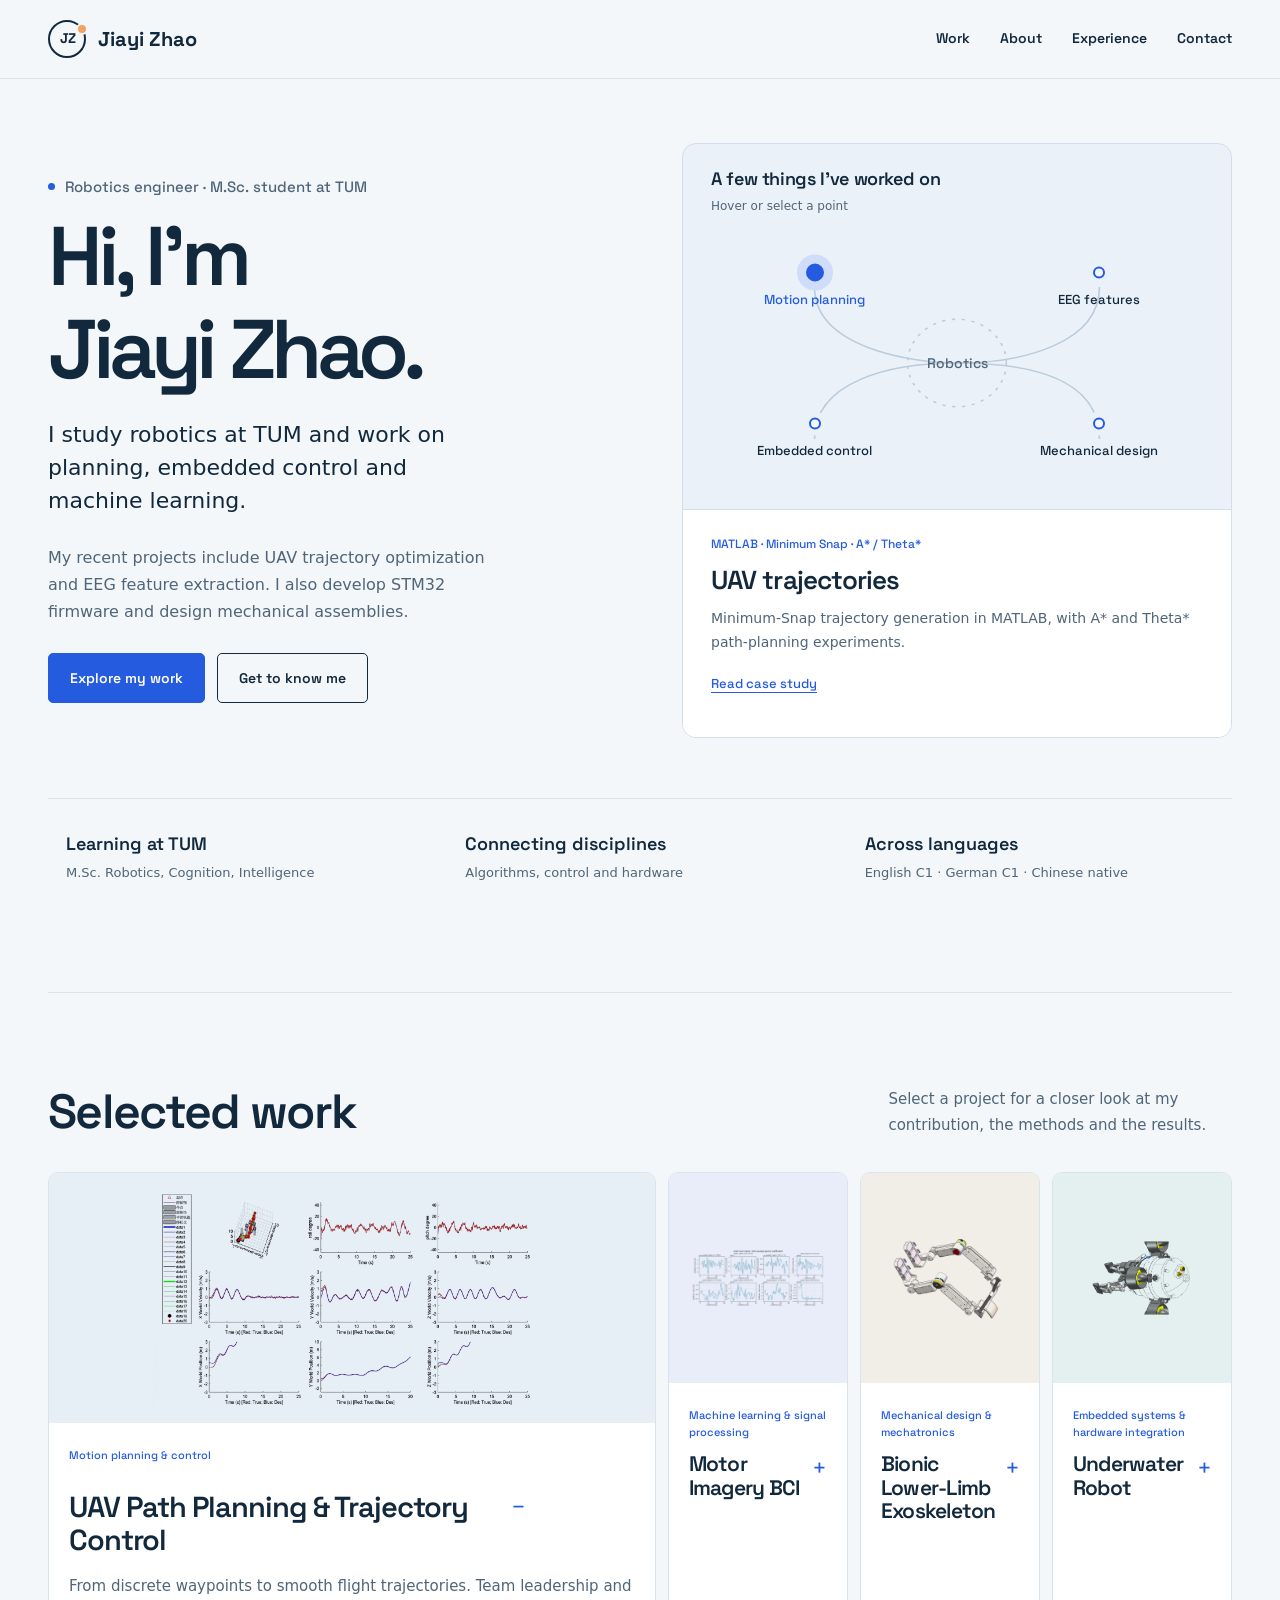
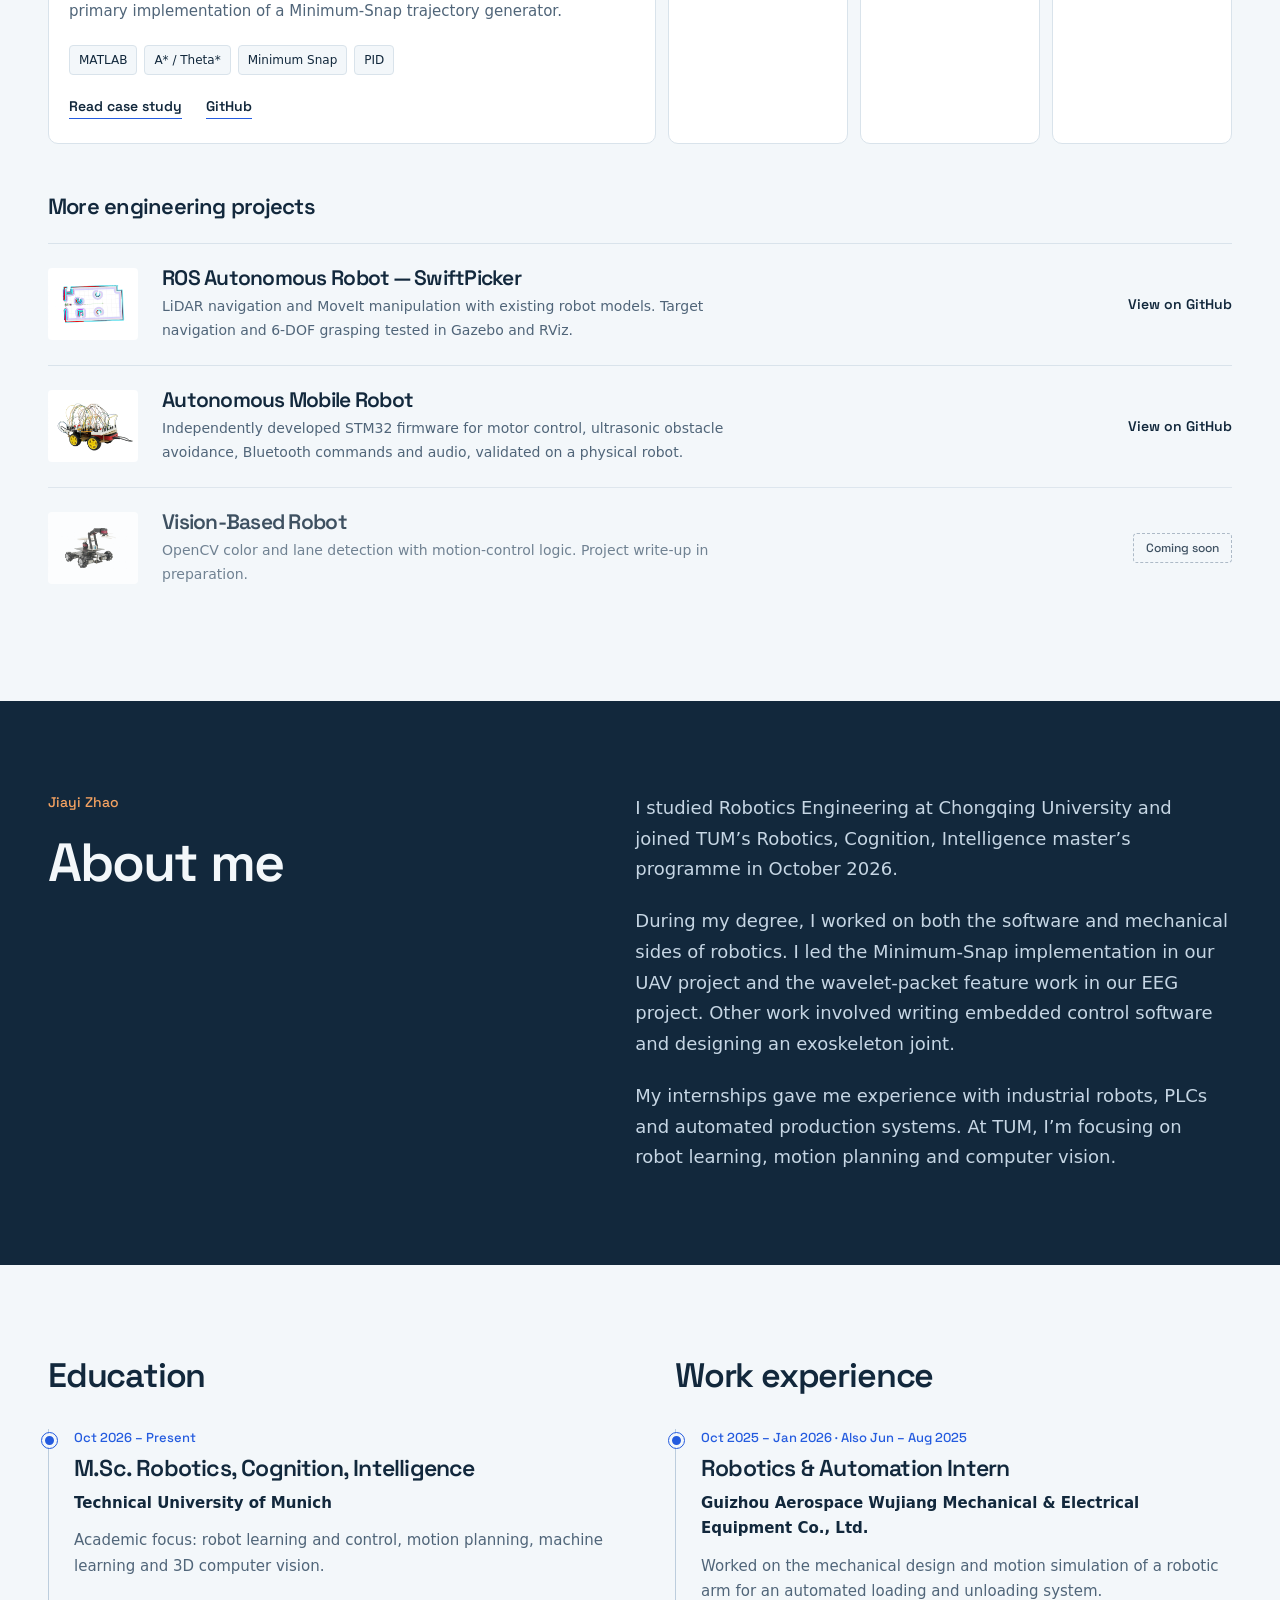
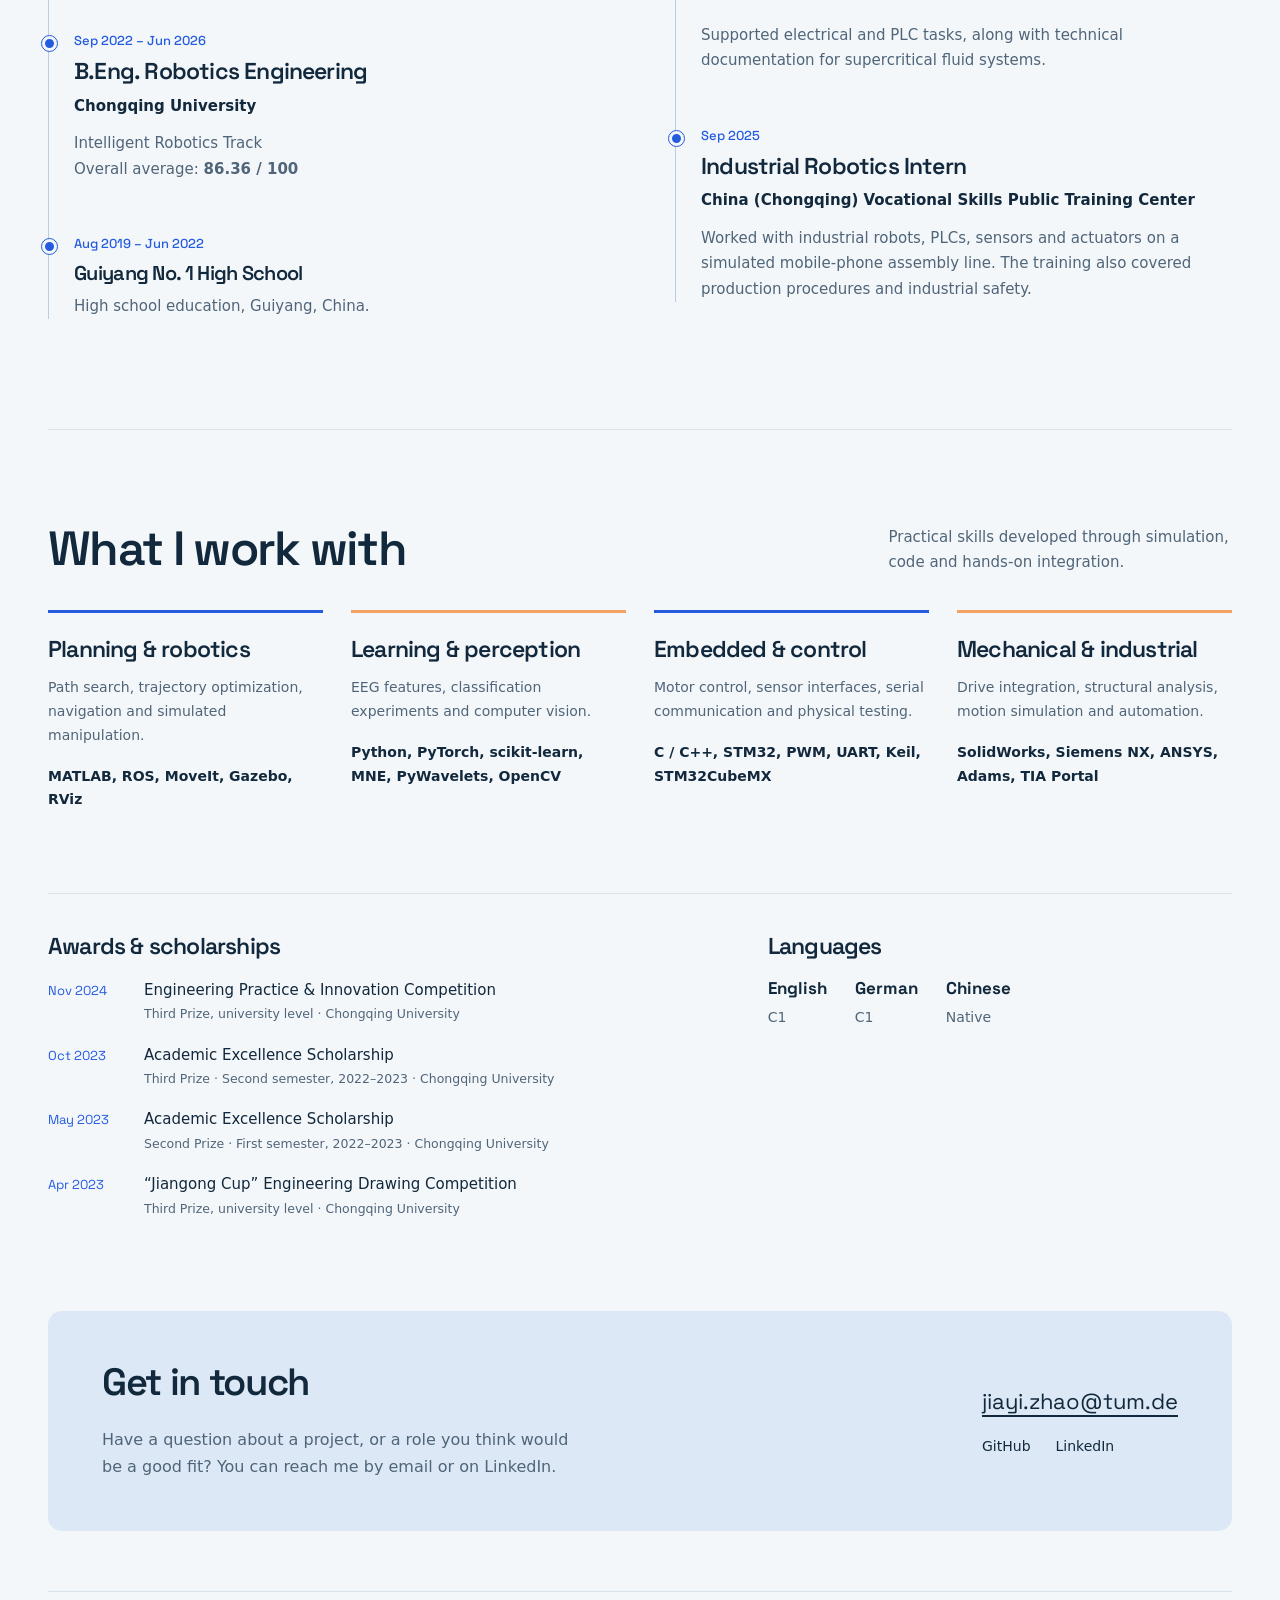
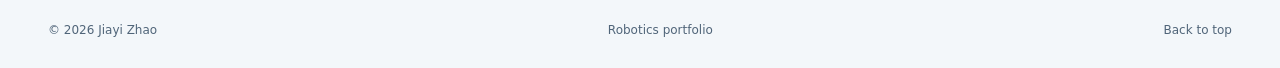
==== commit 9fa81d88: "Refine navigation and project map; restore profile history" ====
--- a/index.html
+++ b/index.html
@@ -5,35 +5,27 @@
 <meta property="og:title" content="Robotics, from algorithms to hardware | Jiayi Zhao"><meta property="og:description" content="Jiayi Zhao: robotics engineer and TUM master’s student. Explore projects in motion planning, machine learning, embedded systems and mechatronics."><meta property="og:type" content="website">
 <link rel="icon" href="assets/favicon.svg" type="image/svg+xml"><link rel="preload" href="assets/space-grotesk.ttf" as="font" type="font/ttf" crossorigin>
 <link rel="stylesheet" href="assets/site.css"><script src="assets/site.js" defer></script></head><body>
-<a class="skip" href="#main">Skip to content</a><header class="site-header wrap">
-<a href="index.html" class="brand" aria-label="Jiayi Zhao home"><span class="brand-mark" aria-hidden="true">JZ</span>Jiayi Zhao</a>
+<a class="skip" href="#main">Skip to content</a><div class="header-bar"><header class="site-header wrap">
+<a href="#about" class="brand" aria-label="About Jiayi Zhao"><span class="brand-mark" aria-hidden="true">JZ</span>Jiayi Zhao</a>
 <button class="menu-toggle" type="button" aria-controls="navigation" aria-expanded="false">Menu</button>
-<nav class="nav-links" id="navigation" aria-label="Main navigation"><a href="#projects" class="">Work</a><a href="#about" class="">About</a><a href="#experience" class="">Experience</a><a href="#contact" class="nav-contact">Contact</a></nav></header>
-<main id="main"><div class="wrap"><section class="hero" aria-labelledby="home-title"><div><div class="role">Robotics engineer · M.Sc. student at TUM</div><h1 id="home-title">Hi, I’m<br>Jiayi Zhao.</h1><p class="intro">I work where intelligent algorithms meet physical machines.</p><p class="bio">From UAV trajectories and EEG signals to embedded controllers and mechanical joints, I connect software, control and hardware to make robotic systems work.</p><div class="buttons"><a href="#projects" class="button primary">Explore my work</a><a href="#about" class="button">Get to know me</a></div></div><div class="hero-art"><svg viewBox="0 0 500 460" role="img" aria-labelledby="art-title art-description"><title id="art-title">From sensing to motion</title><desc id="art-description">Conceptual engineering illustration of a robot trajectory through a three-dimensional workspace.</desc>
-<defs><pattern id="dots" width="24" height="24" patternUnits="userSpaceOnUse"><circle cx="2" cy="2" r=".7" fill="#526c84"/></pattern></defs>
-<circle cx="250" cy="220" r="190" fill="url(#dots)"/><g stroke="#486077" stroke-width=".7" fill="none" opacity=".65"><path d="M70 315l250 120M70 315l250 -120"/><path d="M104 299l250 120M104 331l250 -120"/><path d="M138 283l250 120M138 347l250 -120"/><path d="M172 267l250 120M172 363l250 -120"/><path d="M206 251l250 120M206 379l250 -120"/><path d="M240 235l250 120M240 395l250 -120"/><path d="M274 219l250 120M274 411l250 -120"/><path d="M308 203l250 120M308 427l250 -120"/></g>
-<g fill="none" stroke="#7694ae" stroke-width="1"><path d="M78 316V147M78 316l271 128M78 316l261-123"/><path d="M73 154l5-7 5 7M340 435l9 9-12-1M329 194l10-1-6 8"/></g>
-<g font-family="Space,sans-serif" font-size="12" fill="#aec4d7"><text x="66" y="136">z</text><text x="357" y="451">x</text><text x="347" y="194">y</text></g>
-<g stroke="#7694ae" stroke-width="1.3"><path d="M172 292v-99l66-31 57 27v99l-66 31Z" fill="#203d56"/><path d="M172 193l57 27 66-31M229 220v99" fill="none"/><path d="M302 314v-66l42-20 44 21v66l-42 20Z" fill="#203d56"/><path d="M302 248l44 21 42-20M346 269v66" fill="none"/></g>
-<path d="M111 325C113 267 122 227 151 190S243 96 300 118s60 90 92 84" fill="none" stroke="#496782" stroke-width="1.5" stroke-dasharray="5 7"/>
-<path d="M111 325C99 237 131 129 201 108S289 130 300 172s42 64 92 30" fill="none" stroke="#6c9fff" stroke-width="4" stroke-linecap="round"/>
-<g fill="#12283c" stroke="#a9c7ff" stroke-width="2"><circle cx="111" cy="325" r="6"/><circle cx="201" cy="108" r="5"/><circle cx="300" cy="172" r="5"/><circle cx="392" cy="202" r="6"/></g>
-<g transform="translate(289 148) rotate(24)" fill="none" stroke="#f4a261" stroke-width="2"><path d="M-25-13L25 13M-25 13L25-13"/><ellipse cx="-28" cy="-15" rx="16" ry="6"/><ellipse cx="28" cy="15" rx="16" ry="6"/><ellipse cx="-28" cy="15" rx="16" ry="6"/><ellipse cx="28" cy="-15" rx="16" ry="6"/><path d="M-9-7h18v14H-9Z" fill="#12283c"/></g>
-<g font-family="Space,sans-serif" font-size="12" fill="#d3e2f0"><text x="79" y="355">sense</text><text x="162" y="81">plan</text><text x="393" y="232">act</text></g></svg><div class="art-caption"><span>Perception → planning → control</span><span>Concept sketch</span></div></div></section>
-<div class="profile-strip"><a href="#experience"><strong>Learning at TUM</strong><span>M.Sc. Robotics, Cognition, Intelligence</span><p class="profile-clue">From a B.Eng. in Robotics Engineering at Chongqing University to graduate study in Garching, Germany.</p></a><a href="#skills"><strong>Connecting disciplines</strong><span>Algorithms, control and hardware</span><p class="profile-clue">Python and MATLAB for algorithms. STM32 for control. CAD and simulation for the mechanics.</p></a><a href="#contact"><strong>Across languages</strong><span>English C1 · German C1 · Chinese native</span><p class="profile-clue">Based in Garching, Germany. Get in touch to discuss robotics, research or engineering opportunities.</p></a></div>
-<section class="section" id="projects"><div class="section-head"><h2>Selected work</h2><p>Explore a project to bring it into focus. From algorithms to the systems they drive.</p></div><div class="projects-grid"><article class="project-card"><div class="project-visual"><img src="images/uav-path-planning.jpg" alt="UAV trajectory and tracking plots from the MATLAB simulation" loading="lazy" decoding="async"></div><div class="project-copy"><div class="category">Motion planning &amp; control</div><h3><button class="project-toggle" type="button" aria-expanded="true" aria-controls="panel-uav-path-planning">UAV Path Planning &amp; Trajectory Control<span class="expand-mark" aria-hidden="true">+</span></button></h3><div class="project-detail" id="panel-uav-path-planning"><p>From discrete waypoints to smooth flight trajectories. Team leadership and primary implementation of a Minimum-Snap trajectory generator.</p><div class="tags"><span>MATLAB</span><span>A* / Theta*</span><span>Minimum Snap</span><span>PID</span></div><div class="project-links"><a href="uav-path-planning.html" class="">Read case study</a><a href="https://github.com/OftenMissYi/UAV-Path-Planning-and-Trajectory-Control" class="" target="_blank" rel="noopener noreferrer">GitHub</a></div></div></div></article><article class="project-card"><div class="project-visual"><img src="images/motor-imagery-bci/features.png" alt="Eight wavelet-packet coefficient plots extracted from a saved EEG signal" loading="lazy" decoding="async"></div><div class="project-copy"><div class="category">Machine learning &amp; signal processing</div><h3><button class="project-toggle" type="button" aria-expanded="true" aria-controls="panel-motor-imagery-bci">Motor Imagery BCI<span class="expand-mark" aria-hidden="true">+</span></button></h3><div class="project-detail" id="panel-motor-imagery-bci"><p>Making EEG features visible. Wavelet-packet feature extraction and visualization for a collaborative four-class motor-imagery classification workflow.</p><div class="tags"><span>Python</span><span>PyWavelets</span><span>MNE</span><span>CSP</span><span>PyTorch</span></div><div class="project-links"><a href="motor-imagery-bci.html" class="">Read case study</a><a href="https://github.com/OftenMissYi/Motor-Imagery-BCI" class="" target="_blank" rel="noopener noreferrer">GitHub</a></div></div></div></article><article class="project-card"><div class="project-visual"><img src="images/exoskeleton/exploded-assembly.jpg" alt="Exploded mechanical assembly of the exoskeleton integrated joint" loading="lazy" decoding="async"></div><div class="project-copy"><div class="category">Mechanical design &amp; mechatronics</div><h3><button class="project-toggle" type="button" aria-expanded="true" aria-controls="panel-exoskeleton">Bionic Lower-Limb Exoskeleton<span class="expand-mark" aria-hidden="true">+</span></button></h3><div class="project-detail" id="panel-exoskeleton"><p>An integrated knee-joint drive, developed through motor selection, gearbox design, mechanical integration and structural and dynamic analysis.</p><div class="tags"><span>SolidWorks</span><span>ANSYS Workbench</span><span>MSC Adams</span></div><div class="project-links"><a href="exoskeleton.html" class="">Read case study</a><a href="https://github.com/OftenMissYi/Bionic-Lower-Limb-Exoskeleton-Integrated-Joint" class="" target="_blank" rel="noopener noreferrer">GitHub</a></div></div></div></article><article class="project-card"><div class="project-visual"><img src="images/underwater.jpg" alt="Underwater robot assembly with propulsion and electrical components" loading="lazy" decoding="async"></div><div class="project-copy"><div class="category">Embedded systems &amp; hardware integration</div><h3><button class="project-toggle" type="button" aria-expanded="true" aria-controls="panel-underwater">Underwater Robot<span class="expand-mark" aria-hidden="true">+</span></button></h3><div class="project-detail" id="panel-underwater"><p>Electrical integration and STM32 control development for an underwater robot, with remote-controlled movement and gripper operation tested in water.</p><div class="tags"><span>STM32F429</span><span>C</span><span>PWM</span><span>Hardware integration</span></div><div class="project-links"><a href="underwater.html" class="">Read case study</a><a href="https://github.com/OftenMissYi/Underwater-Robot-STM32F429" class="" target="_blank" rel="noopener noreferrer">GitHub</a></div></div></div></article></div>
+<nav class="nav-links" id="navigation" aria-label="Main navigation"><a href="#projects" class="">Work</a><a href="#about" class="">About</a><a href="#experience" class="">Experience</a><a href="#contact" class="">Contact</a><span class="nav-indicator" aria-hidden="true"></span></nav></header></div>
+<main id="main"><div class="wrap"><section class="hero" aria-labelledby="home-title"><div><div class="role">Robotics engineer · M.Sc. student at TUM</div><h1 id="home-title">Hi, I’m<br>Jiayi Zhao.</h1><p class="intro">I study robotics at TUM and work on planning, embedded control and machine learning.</p><p class="bio">My recent projects include UAV trajectory optimization and EEG feature extraction. I also develop STM32 firmware and design mechanical assemblies.</p><div class="buttons"><a href="#projects" class="button primary">Explore my work</a><a href="#about" class="button">Get to know me</a></div></div><section class="work-map" aria-labelledby="map-heading"><div class="map-heading"><h2 id="map-heading">A few things I’ve worked on</h2><p>Hover or select a point</p></div><div class="map-canvas">
+<svg viewBox="0 0 500 300" preserveAspectRatio="none" aria-hidden="true"><g fill="none" stroke="#bbccdc" stroke-width="1.5"><path d="M250 150C210 150 120 135 120 72"/><path d="M250 150C310 150 380 130 380 72"/><path d="M250 150C315 150 380 165 380 228"/><path d="M250 150C190 150 120 168 120 228"/><circle cx="250" cy="150" r="45" stroke-dasharray="3 6"/></g></svg><span class="map-center">Robotics</span><button type="button" class="map-node node-planning" data-title="UAV trajectories" data-description="Minimum-Snap trajectory generation in MATLAB, with A* and Theta* path-planning experiments." data-keywords="MATLAB · Minimum Snap · A* / Theta*" data-href="uav-path-planning.html" aria-pressed="true" aria-controls="map-details"><span class="map-dot" aria-hidden="true"></span><span>Motion planning</span></button><button type="button" class="map-node node-signals" data-title="Motor imagery BCI" data-description="Wavelet-packet feature extraction and visualization for four-class motor-imagery classification." data-keywords="Python · PyWavelets · CSP" data-href="motor-imagery-bci.html" aria-pressed="false" aria-controls="map-details"><span class="map-dot" aria-hidden="true"></span><span>EEG features</span></button><button type="button" class="map-node node-mechanics" data-title="Exoskeleton joint" data-description="Motor selection, gearbox design and structural analysis for an integrated knee-joint drive." data-keywords="SolidWorks · ANSYS · Adams" data-href="exoskeleton.html" aria-pressed="false" aria-controls="map-details"><span class="map-dot" aria-hidden="true"></span><span>Mechanical design</span></button><button type="button" class="map-node node-embedded" data-title="Underwater robot" data-description="Electrical integration and STM32 software for movement and gripper operation, tested in water." data-keywords="STM32 · C · Actuator control" data-href="underwater.html" aria-pressed="false" aria-controls="map-details"><span class="map-dot" aria-hidden="true"></span><span>Embedded control</span></button></div>
+<div class="map-details" id="map-details"><p class="map-keywords">MATLAB · Minimum Snap · A* / Theta*</p><h3>UAV trajectories</h3><p class="map-description">Minimum-Snap trajectory generation in MATLAB, with A* and Theta* path-planning experiments.</p><a class="inline-link map-link" href="uav-path-planning.html" aria-label="Read case study: UAV trajectories">Read case study</a></div></section></section>
+<div class="profile-strip"><a href="#experience"><strong>Learning at TUM</strong><span>M.Sc. Robotics, Cognition, Intelligence</span><p class="profile-clue">From a B.Eng. in Robotics Engineering at Chongqing University to graduate study in Garching, Germany.</p></a><a href="#skills"><strong>Connecting disciplines</strong><span>Algorithms, control and hardware</span><p class="profile-clue">Python and MATLAB for algorithms. STM32 for control. CAD and simulation for the mechanics.</p></a><a href="#contact"><strong>Across languages</strong><span>English C1 · German C1 · Chinese native</span><p class="profile-clue">Based in Garching, Germany. You can contact me in English, German or Chinese.</p></a></div>
+<section class="section" id="projects"><div class="section-head"><h2>Selected work</h2><p>Select a project for a closer look at my contribution, the methods and the results.</p></div><div class="projects-grid"><article class="project-card"><div class="project-visual"><img src="images/uav-path-planning.jpg" alt="UAV trajectory and tracking plots from the MATLAB simulation" loading="lazy" decoding="async"></div><div class="project-copy"><div class="category">Motion planning &amp; control</div><h3><button class="project-toggle" type="button" aria-expanded="true" aria-controls="panel-uav-path-planning">UAV Path Planning &amp; Trajectory Control<span class="expand-mark" aria-hidden="true">+</span></button></h3><div class="project-detail" id="panel-uav-path-planning"><p>From discrete waypoints to smooth flight trajectories. Team leadership and primary implementation of a Minimum-Snap trajectory generator.</p><div class="tags"><span>MATLAB</span><span>A* / Theta*</span><span>Minimum Snap</span><span>PID</span></div><div class="project-links"><a href="uav-path-planning.html" class="">Read case study</a><a href="https://github.com/OftenMissYi/UAV-Path-Planning-and-Trajectory-Control" class="" target="_blank" rel="noopener noreferrer">GitHub</a></div></div></div></article><article class="project-card"><div class="project-visual"><img src="images/motor-imagery-bci/features.png" alt="Eight wavelet-packet coefficient plots extracted from a saved EEG signal" loading="lazy" decoding="async"></div><div class="project-copy"><div class="category">Machine learning &amp; signal processing</div><h3><button class="project-toggle" type="button" aria-expanded="true" aria-controls="panel-motor-imagery-bci">Motor Imagery BCI<span class="expand-mark" aria-hidden="true">+</span></button></h3><div class="project-detail" id="panel-motor-imagery-bci"><p>Making EEG features visible. Wavelet-packet feature extraction and visualization for a collaborative four-class motor-imagery classification workflow.</p><div class="tags"><span>Python</span><span>PyWavelets</span><span>MNE</span><span>CSP</span><span>PyTorch</span></div><div class="project-links"><a href="motor-imagery-bci.html" class="">Read case study</a><a href="https://github.com/OftenMissYi/Motor-Imagery-BCI" class="" target="_blank" rel="noopener noreferrer">GitHub</a></div></div></div></article><article class="project-card"><div class="project-visual"><img src="images/exoskeleton/cad-model.jpg" alt="CAD model of the complete lower-limb exoskeleton with integrated knee joints" loading="lazy" decoding="async"></div><div class="project-copy"><div class="category">Mechanical design &amp; mechatronics</div><h3><button class="project-toggle" type="button" aria-expanded="true" aria-controls="panel-exoskeleton">Bionic Lower-Limb Exoskeleton<span class="expand-mark" aria-hidden="true">+</span></button></h3><div class="project-detail" id="panel-exoskeleton"><p>An integrated knee-joint drive, developed through motor selection, gearbox design, mechanical integration and structural and dynamic analysis.</p><div class="tags"><span>SolidWorks</span><span>ANSYS Workbench</span><span>MSC Adams</span></div><div class="project-links"><a href="exoskeleton.html" class="">Read case study</a><a href="https://github.com/OftenMissYi/Bionic-Lower-Limb-Exoskeleton-Integrated-Joint" class="" target="_blank" rel="noopener noreferrer">GitHub</a></div></div></div></article><article class="project-card"><div class="project-visual"><img src="images/underwater.jpg" alt="Underwater robot assembly with propulsion and electrical components" loading="lazy" decoding="async"></div><div class="project-copy"><div class="category">Embedded systems &amp; hardware integration</div><h3><button class="project-toggle" type="button" aria-expanded="true" aria-controls="panel-underwater">Underwater Robot<span class="expand-mark" aria-hidden="true">+</span></button></h3><div class="project-detail" id="panel-underwater"><p>Electrical integration and STM32 control development for an underwater robot, with remote-controlled movement and gripper operation tested in water.</p><div class="tags"><span>STM32F429</span><span>C</span><span>PWM</span><span>Hardware integration</span></div><div class="project-links"><a href="underwater.html" class="">Read case study</a><a href="https://github.com/OftenMissYi/Underwater-Robot-STM32F429" class="" target="_blank" rel="noopener noreferrer">GitHub</a></div></div></div></article></div>
 <div class="more-projects"><h3>More engineering projects</h3>
 <article class="repo-row"><img src="images/swiftpicker.jpg" alt="SwiftPicker mobile manipulator simulation" loading="lazy"><div><h3>ROS Autonomous Robot — SwiftPicker</h3><p>LiDAR navigation and MoveIt manipulation with existing robot models. Target navigation and 6-DOF grasping tested in Gazebo and RViz.</p></div><a href="https://github.com/OftenMissYi/ROS-Autonomous-Robot-SwiftPicker" class="text-link" target="_blank" rel="noopener noreferrer">View on GitHub</a></article>
 <article class="repo-row"><img src="images/mobile-robot.jpg" alt="STM32 mobile robot" loading="lazy"><div><h3>Autonomous Mobile Robot</h3><p>Independently developed STM32 firmware for motor control, ultrasonic obstacle avoidance, Bluetooth commands and audio, validated on a physical robot.</p></div><a href="https://github.com/OftenMissYi/Autonomous-Mobile-Robot-STM32" class="text-link" target="_blank" rel="noopener noreferrer">View on GitHub</a></article>
 <article class="repo-row coming-soon"><img src="images/vision-robot.jpg" alt="Vision-based robot project" loading="lazy"><div><h3>Vision-Based Robot</h3><p>OpenCV color and lane detection with motion-control logic. Project write-up in preparation.</p></div><span class="status">Coming soon</span></article>
 </div></section></div>
-<section id="about" class="section about-band"><div class="wrap about-grid"><div><div class="about-label">A little about me</div><h2>Thinking in systems.<br>Building across disciplines.</h2></div><div><p>I’m a Robotics Engineering graduate from Chongqing University, now studying Robotics, Cognition, Intelligence at the Technical University of Munich.</p><p>I enjoy the connections between disciplines: how a planner becomes a trackable trajectory, how a signal becomes a useful feature, and how software commands become physical movement.</p><p>My projects span machine learning, motion planning, embedded development and mechanical design. Industry internships have also given me experience with automation, robotic-arm design and engineering documentation.</p></div></div></section>
-<div class="wrap"><section class="section journey-grid" id="experience"><div><h2>Education</h2><div class="timeline"><article class="timeline-item"><div class="date">Oct 2026 – Present</div><h3>M.Sc. Robotics, Cognition, Intelligence</h3><div class="institution">Technical University of Munich</div><p>Academic focus: robot learning and control, motion planning, machine learning and 3D computer vision.</p></article><article class="timeline-item"><div class="date">Sep 2022 – Jun 2026</div><h3>B.Eng. Robotics Engineering</h3><div class="institution">Chongqing University</div><p>Intelligent Robotics Track<br>Overall average: <strong>86.36 / 100</strong></p></article></div></div>
-<div><h2>Industry experience</h2><div class="timeline"><article class="timeline-item"><div class="date">Jun – Aug 2025 & Oct 2025 – Jan 2026</div><h3>Robotics & Automation Intern</h3><div class="institution">Guizhou Aerospace Wujiang Mechanical & Electrical Equipment Co., Ltd.</div><p>Contributed to an automated loading and unloading system, including mechanical design and motion simulation of a robotic arm.</p><p>Supported electrical and PLC-related engineering tasks and technical documentation for supercritical fluid technology.</p></article></div></div></section>
+<section id="about" class="section about-band"><div class="wrap about-grid"><div><div class="about-label">Jiayi Zhao</div><h2>About me</h2></div><div><p>I studied Robotics Engineering at Chongqing University and joined TUM’s Robotics, Cognition, Intelligence master’s programme in October 2026.</p><p>During my degree, I worked on both the software and mechanical sides of robotics. I led the Minimum-Snap implementation in our UAV project and the wavelet-packet feature work in our EEG project. Other work involved writing embedded control software and designing an exoskeleton joint.</p><p>My internships gave me experience with industrial robots, PLCs and automated production systems. At TUM, I’m focusing on robot learning, motion planning and computer vision.</p></div></div></section>
+<div class="wrap"><section class="section journey-grid" id="experience"><div><h2>Education</h2><div class="timeline"><article class="timeline-item"><div class="date">Oct 2026 – Present</div><h3>M.Sc. Robotics, Cognition, Intelligence</h3><div class="institution">Technical University of Munich</div><p>Academic focus: robot learning and control, motion planning, machine learning and 3D computer vision.</p></article><article class="timeline-item"><div class="date">Sep 2022 – Jun 2026</div><h3>B.Eng. Robotics Engineering</h3><div class="institution">Chongqing University</div><p>Intelligent Robotics Track<br>Overall average: <strong>86.36 / 100</strong></p></article><article class="timeline-item school-item"><div class="date">Aug 2019 – Jun 2022</div><h3>Guiyang No. 1 High School</h3><p>High school education, Guiyang, China.</p></article></div></div>
+<div><h2>Work experience</h2><div class="timeline"><article class="timeline-item"><div class="date">Oct 2025 – Jan 2026 · Also Jun – Aug 2025</div><h3>Robotics & Automation Intern</h3><div class="institution">Guizhou Aerospace Wujiang Mechanical & Electrical Equipment Co., Ltd.</div><p>Worked on the mechanical design and motion simulation of a robotic arm for an automated loading and unloading system.</p><p>Supported electrical and PLC tasks, along with technical documentation for supercritical fluid systems.</p></article><article class="timeline-item"><div class="date">Sep 2025</div><h3>Industrial Robotics Intern</h3><div class="institution">China (Chongqing) Vocational Skills Public Training Center</div><p>Worked with industrial robots, PLCs, sensors and actuators on a simulated mobile-phone assembly line. The training also covered production procedures and industrial safety.</p></article></div></div></section>
 <section class="section skills-section" id="skills"><div class="section-head"><h2>What I work with</h2><p>Practical skills developed through simulation, code and hands-on integration.</p></div><div class="skills-grid">
 <div class="skill-block"><h3>Planning & robotics</h3><p>Path search, trajectory optimization, navigation and simulated manipulation.</p><p class="tools">MATLAB, ROS, MoveIt, Gazebo, RViz</p></div>
 <div class="skill-block"><h3>Learning & perception</h3><p>EEG features, classification experiments and computer vision.</p><p class="tools">Python, PyTorch, scikit-learn, MNE, PyWavelets, OpenCV</p></div>
 <div class="skill-block"><h3>Embedded & control</h3><p>Motor control, sensor interfaces, serial communication and physical testing.</p><p class="tools">C / C++, STM32, PWM, UART, Keil, STM32CubeMX</p></div>
 <div class="skill-block"><h3>Mechanical & industrial</h3><p>Drive integration, structural analysis, motion simulation and automation.</p><p class="tools">SolidWorks, Siemens NX, ANSYS, Adams, TIA Portal</p></div></div>
-<div class="recognition"><div><h3>Recognition</h3><div class="award"><time>2024</time><div>Engineering Practice & Innovation Competition<small>Third Prize, university level · Chongqing University</small></div></div><div class="award"><time>2023</time><div>Academic Excellence Scholarship<small>Second Prize · Chongqing University</small></div></div></div><div><h3>Languages</h3><div class="languages"><div><strong>English</strong><span>C1</span></div><div><strong>German</strong><span>C1</span></div><div><strong>Chinese</strong><span>Native</span></div></div></div></div></section>
-<section id="contact" class="contact-band"><div><h2>Let’s talk robotics.</h2><p>For project discussions, research collaborations or engineering opportunities, I’d be happy to hear from you.</p></div><div class="contact-links"><a href="mailto:jiayi.zhao@tum.de" class="contact-email">jiayi.zhao@tum.de</a><div class="socials"><a href="https://github.com/OftenMissYi" class="" target="_blank" rel="noopener noreferrer">GitHub</a><a href="https://www.linkedin.com/in/jiayi-zhao-251452430/" class="" target="_blank" rel="noopener noreferrer">LinkedIn</a></div></div></section></div></main><footer class="site-footer wrap"><span>© 2026 Jiayi Zhao</span><span>Robotics, from algorithms to hardware.</span><a href="#main">Back to top</a></footer></body></html>+<div class="recognition"><div><h3>Awards & scholarships</h3><div class="award"><time datetime="2024-11">Nov 2024</time><div>Engineering Practice & Innovation Competition<small>Third Prize, university level · Chongqing University</small></div></div><div class="award"><time datetime="2023-10">Oct 2023</time><div>Academic Excellence Scholarship<small>Third Prize · Second semester, 2022–2023 · Chongqing University</small></div></div><div class="award"><time datetime="2023-05">May 2023</time><div>Academic Excellence Scholarship<small>Second Prize · First semester, 2022–2023 · Chongqing University</small></div></div><div class="award"><time datetime="2023-04">Apr 2023</time><div>“Jiangong Cup” Engineering Drawing Competition<small>Third Prize, university level · Chongqing University</small></div></div></div><div><h3>Languages</h3><div class="languages"><div><strong>English</strong><span>C1</span></div><div><strong>German</strong><span>C1</span></div><div><strong>Chinese</strong><span>Native</span></div></div></div></div></section>
+<section id="contact" class="contact-band"><div><h2>Get in touch</h2><p>Have a question about a project, or a role you think would be a good fit? You can reach me by email or on LinkedIn.</p></div><div class="contact-links"><a href="mailto:jiayi.zhao@tum.de" class="contact-email">jiayi.zhao@tum.de</a><div class="socials"><a href="https://github.com/OftenMissYi" class="" target="_blank" rel="noopener noreferrer">GitHub</a><a href="https://www.linkedin.com/in/jiayi-zhao-251452430/" class="" target="_blank" rel="noopener noreferrer">LinkedIn</a></div></div></section></div></main><footer class="site-footer wrap"><span>© 2026 Jiayi Zhao</span><span>Robotics portfolio</span><a href="#main">Back to top</a></footer></body></html>
--- a/assets/site.css
+++ b/assets/site.css
@@ -16,3 +16,120 @@
 @media(max-width:700px){.interactive .project-card,.interactive .project-card.is-active{flex:none}}
 .project-toggle{display:block;position:relative;padding-right:18px;overflow-wrap:anywhere}.expand-mark{position:absolute;right:0;top:0}
 @media(min-width:701px) and (max-width:1100px){.projects-grid.interactive{flex-direction:column;gap:14px}.interactive .project-card,.interactive .project-card.is-active{flex:none;min-height:0;display:grid;grid-template-columns:120px minmax(0,1fr)}.interactive .project-card.is-active{grid-template-columns:40% minmax(0,1fr)}.interactive .project-visual,.interactive .project-card.is-active .project-visual{height:100%;min-height:130px;padding:20px}.interactive .project-copy{padding:25px}.interactive .project-copy h3{font-size:23px;margin:0}.interactive .is-active .project-copy h3{font-size:28px;margin-bottom:18px}.interactive .category{min-height:0;margin-bottom:12px}}
+
+/* Persistent navigation; the marker moves without shifting the labels. */
+.header-bar {
+  position: sticky;
+  top: 0;
+  z-index: 15;
+  background: rgba(243, 247, 250, .96);
+  backdrop-filter: blur(14px);
+  border-bottom: 1px solid var(--line);
+}
+.site-header { height: 78px; }
+.nav-links { position: relative; padding: 10px 0; }
+.nav-links > a { position: relative; z-index: 1; transition: color .2s; }
+.nav-links > a[aria-current] { color: var(--blue); }
+.nav-indicator {
+  position: absolute;
+  bottom: 2px;
+  left: 0;
+  height: 2px;
+  width: var(--marker-width, 0px);
+  transform: translateX(var(--marker-left, 0px));
+  background: var(--blue);
+  opacity: var(--marker-opacity, 0);
+  pointer-events: none;
+  transition: transform .25s ease, width .25s ease, opacity .18s;
+}
+.nav-links > a:hover::after, .nav-links > a:focus-visible::after {
+  content: '';
+  position: absolute;
+  left: 0; right: 0; bottom: -8px;
+  height: 2px; background: var(--blue);
+}
+.nav-links.marker-ready > a::after { display: none; }
+.case-nav { top: 112px; }
+.case-section { scroll-margin-top: 20px; }
+html { scroll-padding-top: 100px; }
+.award time { flex: 0 0 78px; font-size: 13px; padding-top: 2px; }
+.school-item h3 { font-size: 20px; }
+.about-grid h2 { max-width: none; }
+
+/* A map of actual work: each point reveals the relevant project and tools. */
+.work-map {
+  border: 1px solid #d1deeb;
+  border-radius: 14px;
+  background: #eaf1f8;
+  min-width: 0;
+  overflow: hidden;
+}
+.map-heading { padding: 25px 28px 0; }
+.map-heading h2 { font-size: 18px; letter-spacing: -.02em; margin-bottom: 7px; }
+.map-heading p { font-size: 12px; color: var(--slate); margin: 0; }
+.map-canvas { height: 292px; position: relative; }
+.map-canvas svg { position: absolute; width: 100%; height: 100%; inset: 0; }
+.map-center {
+  position: absolute; left: 50%; top: 50%; transform: translate(-50%, -50%);
+  font: 500 14px var(--title); color: var(--slate);
+}
+.map-node {
+  position: absolute;
+  transform: translate(-50%, -50%);
+  border: 0;
+  background: transparent;
+  padding: 14px 9px;
+  min-height: 66px;
+  width: 150px;
+  display: flex;
+  align-items: center;
+  flex-direction: column;
+  gap: 12px;
+  cursor: pointer;
+  font: 500 13px var(--title);
+  color: var(--ink);
+  border-radius: 7px;
+}
+.node-planning { left: 24%; top: 24%; }
+.node-signals { left: 76%; top: 24%; }
+.node-mechanics { left: 76%; top: 76%; }
+.node-embedded { left: 24%; top: 76%; }
+.map-dot {
+  display: block; width: 12px; height: 12px;
+  border: 2px solid var(--blue); background: var(--ice); border-radius: 50%;
+  box-shadow: 0 0 0 6px #eaf1f8;
+  transition: transform .2s ease, box-shadow .2s ease, background .2s ease;
+}
+.map-node[aria-pressed="true"] .map-dot,
+.map-node:hover .map-dot,
+.map-node:focus-visible .map-dot {
+  transform: scale(1.5); background: var(--blue); box-shadow: 0 0 0 6px #cfddfa;
+}
+.map-node[aria-pressed="true"] { color: var(--blue); }
+.map-details { background: white; padding: 25px 28px 27px; border-top: 1px solid #d1deeb; min-height: 228px; }
+.map-keywords { font: 500 12px/1.6 var(--title); color: var(--blue); margin: 0 0 12px; }
+.map-details h3 { font-size: 26px; margin-bottom: 12px; }
+.map-description { font-size: 14px; color: var(--slate); margin-bottom: 14px; }
+.map-link { font: 500 13px var(--title); }
+@media (max-width: 1000px) {
+  .map-node { width: 132px; font-size: 12px; }
+  .map-heading { padding: 23px 22px 0; }
+  .map-details { padding: 23px 22px; min-height: 254px; }
+}
+@media (max-width: 700px) {
+  .site-header { height: 72px; }
+  .nav-links { position: absolute; padding: 22px; top: 64px; }
+  .nav-indicator { display: none; }
+  .nav-links.marker-ready > a:focus-visible::after { display: block; }
+  .work-map { width: 100%; }
+  .map-heading h2 { font-size: 17px; }
+  .map-canvas { height: 270px; }
+  .map-node { width: 132px; }
+  .map-details { min-height: 238px; }
+  .map-details h3 { font-size: 25px; }
+  .case-nav { position: static; }
+  html { scroll-padding-top: 90px; }
+}
+@media (prefers-reduced-motion: reduce) {
+  .map-dot { transition: none; }
+}
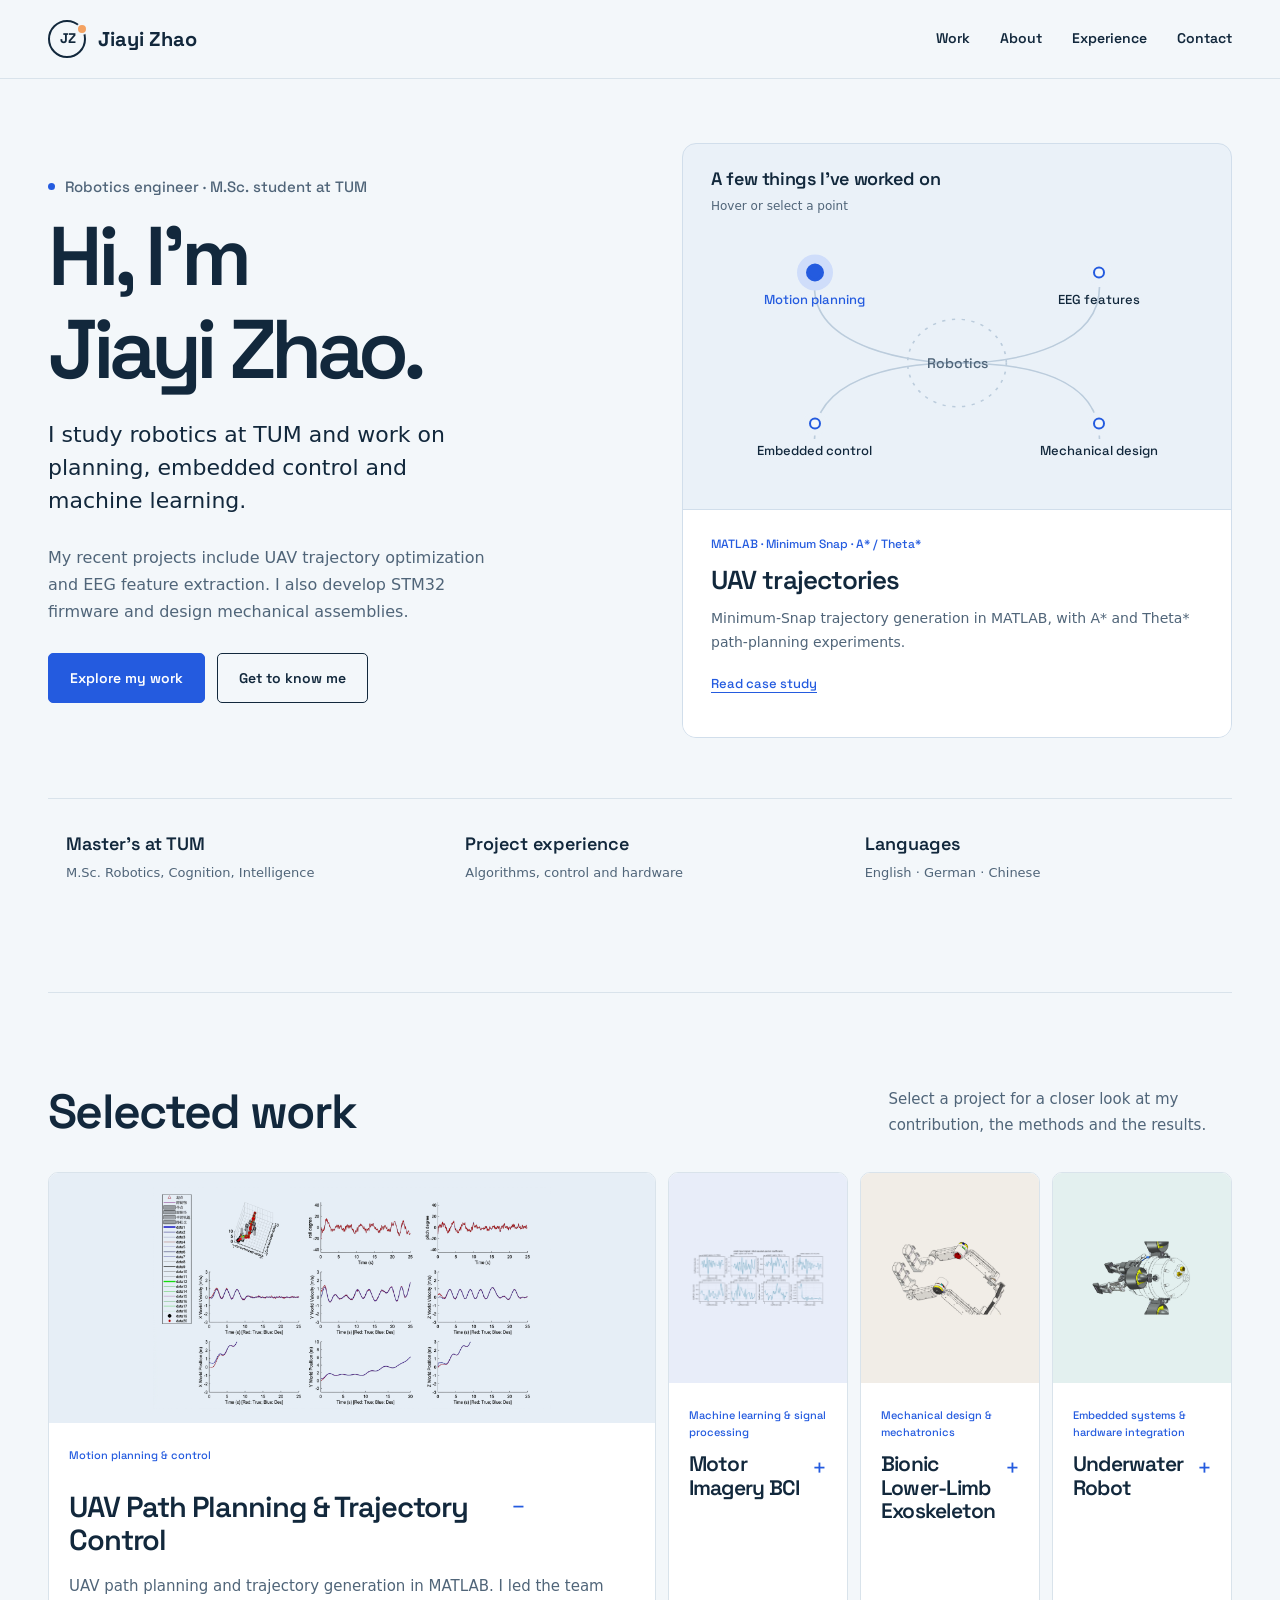
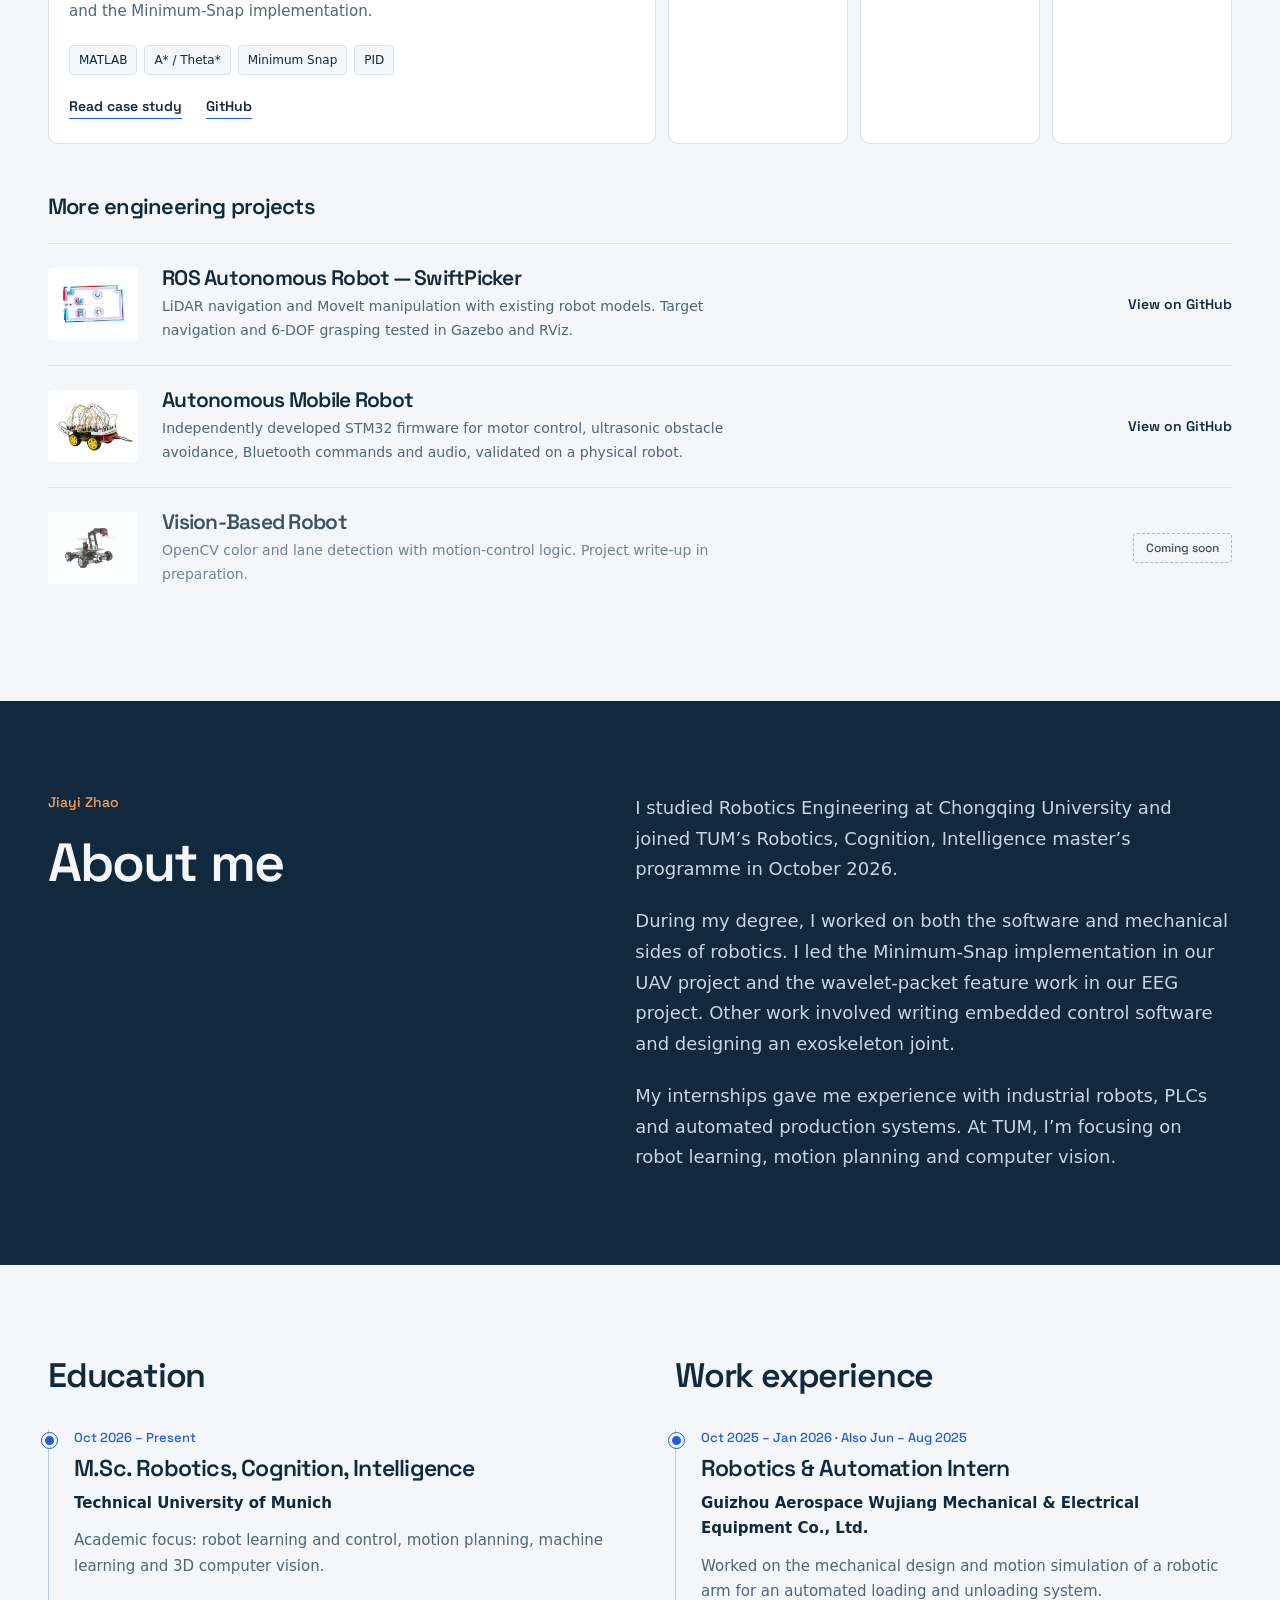
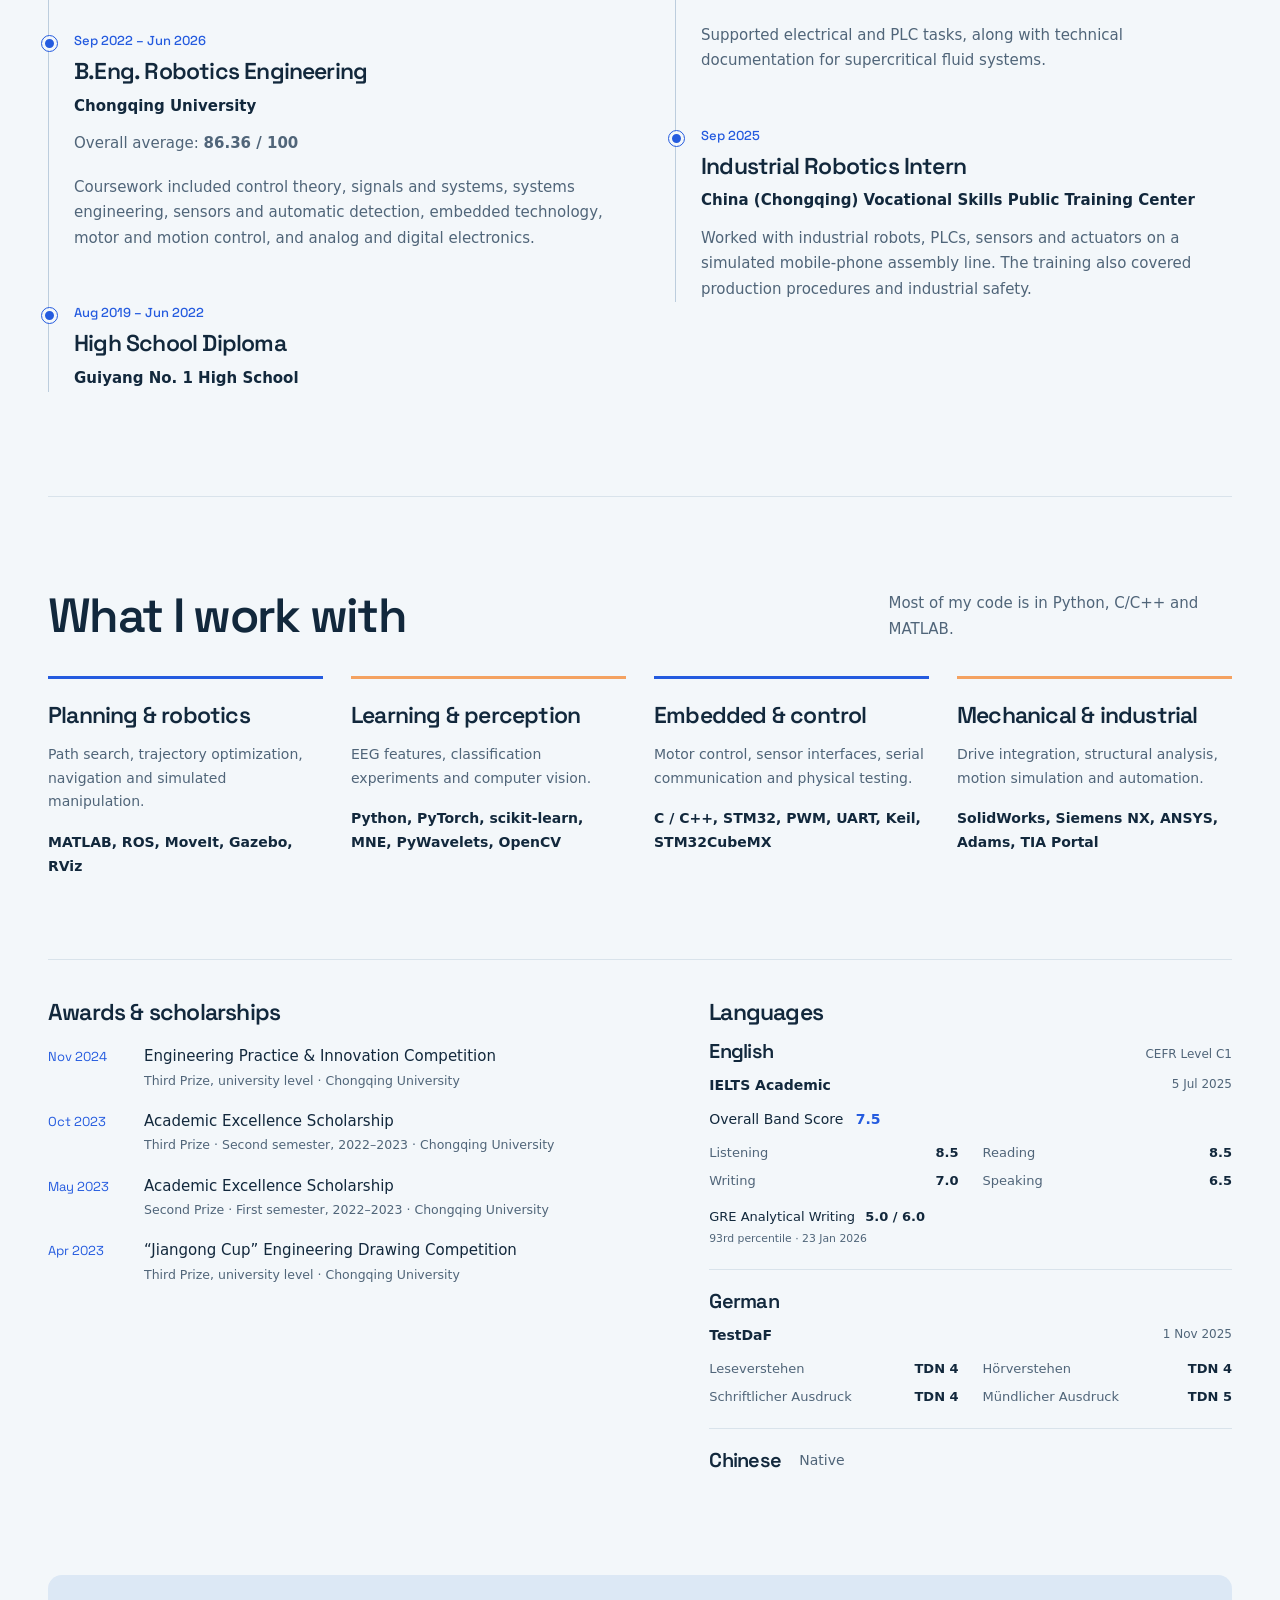
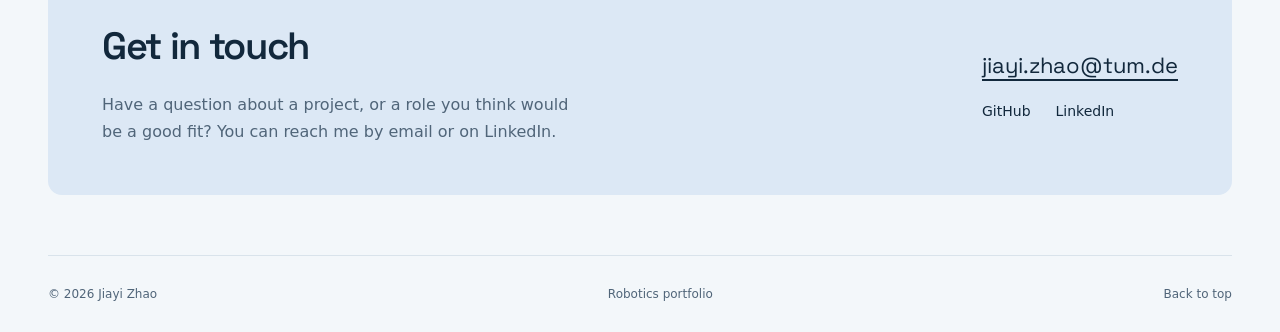
==== commit ade0aca3: "Add certified language scores and refine education and portfolio copy" ====
--- a/index.html
+++ b/index.html
@@ -1,31 +1,34 @@
 <!doctype html>
 <html lang="en"><head><meta charset="utf-8"><meta name="viewport" content="width=device-width, initial-scale=1">
-<title>Robotics, from algorithms to hardware | Jiayi Zhao</title><meta name="description" content="Jiayi Zhao: robotics engineer and TUM master’s student. Explore projects in motion planning, machine learning, embedded systems and mechatronics.">
+<title>Robotics portfolio | Jiayi Zhao</title><meta name="description" content="Jiayi Zhao: robotics engineer and TUM master’s student. Explore projects in motion planning, machine learning, embedded systems and mechatronics.">
 <meta name="theme-color" content="#12283c"><link rel="canonical" href="https://oftenmissyi.github.io/">
-<meta property="og:title" content="Robotics, from algorithms to hardware | Jiayi Zhao"><meta property="og:description" content="Jiayi Zhao: robotics engineer and TUM master’s student. Explore projects in motion planning, machine learning, embedded systems and mechatronics."><meta property="og:type" content="website">
+<meta property="og:title" content="Robotics portfolio | Jiayi Zhao"><meta property="og:description" content="Jiayi Zhao: robotics engineer and TUM master’s student. Explore projects in motion planning, machine learning, embedded systems and mechatronics."><meta property="og:type" content="website">
 <link rel="icon" href="assets/favicon.svg" type="image/svg+xml"><link rel="preload" href="assets/space-grotesk.ttf" as="font" type="font/ttf" crossorigin>
-<link rel="stylesheet" href="assets/site.css"><script src="assets/site.js" defer></script></head><body>
+<link rel="stylesheet" href="assets/site.css"><script src="assets/site.js" defer></script></head><body id="top">
 <a class="skip" href="#main">Skip to content</a><div class="header-bar"><header class="site-header wrap">
-<a href="#about" class="brand" aria-label="About Jiayi Zhao"><span class="brand-mark" aria-hidden="true">JZ</span>Jiayi Zhao</a>
+<a href="#top" class="brand" aria-label="Jiayi Zhao — back to top"><span class="brand-mark" aria-hidden="true">JZ</span>Jiayi Zhao</a>
 <button class="menu-toggle" type="button" aria-controls="navigation" aria-expanded="false">Menu</button>
 <nav class="nav-links" id="navigation" aria-label="Main navigation"><a href="#projects" class="">Work</a><a href="#about" class="">About</a><a href="#experience" class="">Experience</a><a href="#contact" class="">Contact</a><span class="nav-indicator" aria-hidden="true"></span></nav></header></div>
 <main id="main"><div class="wrap"><section class="hero" aria-labelledby="home-title"><div><div class="role">Robotics engineer · M.Sc. student at TUM</div><h1 id="home-title">Hi, I’m<br>Jiayi Zhao.</h1><p class="intro">I study robotics at TUM and work on planning, embedded control and machine learning.</p><p class="bio">My recent projects include UAV trajectory optimization and EEG feature extraction. I also develop STM32 firmware and design mechanical assemblies.</p><div class="buttons"><a href="#projects" class="button primary">Explore my work</a><a href="#about" class="button">Get to know me</a></div></div><section class="work-map" aria-labelledby="map-heading"><div class="map-heading"><h2 id="map-heading">A few things I’ve worked on</h2><p>Hover or select a point</p></div><div class="map-canvas">
 <svg viewBox="0 0 500 300" preserveAspectRatio="none" aria-hidden="true"><g fill="none" stroke="#bbccdc" stroke-width="1.5"><path d="M250 150C210 150 120 135 120 72"/><path d="M250 150C310 150 380 130 380 72"/><path d="M250 150C315 150 380 165 380 228"/><path d="M250 150C190 150 120 168 120 228"/><circle cx="250" cy="150" r="45" stroke-dasharray="3 6"/></g></svg><span class="map-center">Robotics</span><button type="button" class="map-node node-planning" data-title="UAV trajectories" data-description="Minimum-Snap trajectory generation in MATLAB, with A* and Theta* path-planning experiments." data-keywords="MATLAB · Minimum Snap · A* / Theta*" data-href="uav-path-planning.html" aria-pressed="true" aria-controls="map-details"><span class="map-dot" aria-hidden="true"></span><span>Motion planning</span></button><button type="button" class="map-node node-signals" data-title="Motor imagery BCI" data-description="Wavelet-packet feature extraction and visualization for four-class motor-imagery classification." data-keywords="Python · PyWavelets · CSP" data-href="motor-imagery-bci.html" aria-pressed="false" aria-controls="map-details"><span class="map-dot" aria-hidden="true"></span><span>EEG features</span></button><button type="button" class="map-node node-mechanics" data-title="Exoskeleton joint" data-description="Motor selection, gearbox design and structural analysis for an integrated knee-joint drive." data-keywords="SolidWorks · ANSYS · Adams" data-href="exoskeleton.html" aria-pressed="false" aria-controls="map-details"><span class="map-dot" aria-hidden="true"></span><span>Mechanical design</span></button><button type="button" class="map-node node-embedded" data-title="Underwater robot" data-description="Electrical integration and STM32 software for movement and gripper operation, tested in water." data-keywords="STM32 · C · Actuator control" data-href="underwater.html" aria-pressed="false" aria-controls="map-details"><span class="map-dot" aria-hidden="true"></span><span>Embedded control</span></button></div>
 <div class="map-details" id="map-details"><p class="map-keywords">MATLAB · Minimum Snap · A* / Theta*</p><h3>UAV trajectories</h3><p class="map-description">Minimum-Snap trajectory generation in MATLAB, with A* and Theta* path-planning experiments.</p><a class="inline-link map-link" href="uav-path-planning.html" aria-label="Read case study: UAV trajectories">Read case study</a></div></section></section>
-<div class="profile-strip"><a href="#experience"><strong>Learning at TUM</strong><span>M.Sc. Robotics, Cognition, Intelligence</span><p class="profile-clue">From a B.Eng. in Robotics Engineering at Chongqing University to graduate study in Garching, Germany.</p></a><a href="#skills"><strong>Connecting disciplines</strong><span>Algorithms, control and hardware</span><p class="profile-clue">Python and MATLAB for algorithms. STM32 for control. CAD and simulation for the mechanics.</p></a><a href="#contact"><strong>Across languages</strong><span>English C1 · German C1 · Chinese native</span><p class="profile-clue">Based in Garching, Germany. You can contact me in English, German or Chinese.</p></a></div>
-<section class="section" id="projects"><div class="section-head"><h2>Selected work</h2><p>Select a project for a closer look at my contribution, the methods and the results.</p></div><div class="projects-grid"><article class="project-card"><div class="project-visual"><img src="images/uav-path-planning.jpg" alt="UAV trajectory and tracking plots from the MATLAB simulation" loading="lazy" decoding="async"></div><div class="project-copy"><div class="category">Motion planning &amp; control</div><h3><button class="project-toggle" type="button" aria-expanded="true" aria-controls="panel-uav-path-planning">UAV Path Planning &amp; Trajectory Control<span class="expand-mark" aria-hidden="true">+</span></button></h3><div class="project-detail" id="panel-uav-path-planning"><p>From discrete waypoints to smooth flight trajectories. Team leadership and primary implementation of a Minimum-Snap trajectory generator.</p><div class="tags"><span>MATLAB</span><span>A* / Theta*</span><span>Minimum Snap</span><span>PID</span></div><div class="project-links"><a href="uav-path-planning.html" class="">Read case study</a><a href="https://github.com/OftenMissYi/UAV-Path-Planning-and-Trajectory-Control" class="" target="_blank" rel="noopener noreferrer">GitHub</a></div></div></div></article><article class="project-card"><div class="project-visual"><img src="images/motor-imagery-bci/features.png" alt="Eight wavelet-packet coefficient plots extracted from a saved EEG signal" loading="lazy" decoding="async"></div><div class="project-copy"><div class="category">Machine learning &amp; signal processing</div><h3><button class="project-toggle" type="button" aria-expanded="true" aria-controls="panel-motor-imagery-bci">Motor Imagery BCI<span class="expand-mark" aria-hidden="true">+</span></button></h3><div class="project-detail" id="panel-motor-imagery-bci"><p>Making EEG features visible. Wavelet-packet feature extraction and visualization for a collaborative four-class motor-imagery classification workflow.</p><div class="tags"><span>Python</span><span>PyWavelets</span><span>MNE</span><span>CSP</span><span>PyTorch</span></div><div class="project-links"><a href="motor-imagery-bci.html" class="">Read case study</a><a href="https://github.com/OftenMissYi/Motor-Imagery-BCI" class="" target="_blank" rel="noopener noreferrer">GitHub</a></div></div></div></article><article class="project-card"><div class="project-visual"><img src="images/exoskeleton/cad-model.jpg" alt="CAD model of the complete lower-limb exoskeleton with integrated knee joints" loading="lazy" decoding="async"></div><div class="project-copy"><div class="category">Mechanical design &amp; mechatronics</div><h3><button class="project-toggle" type="button" aria-expanded="true" aria-controls="panel-exoskeleton">Bionic Lower-Limb Exoskeleton<span class="expand-mark" aria-hidden="true">+</span></button></h3><div class="project-detail" id="panel-exoskeleton"><p>An integrated knee-joint drive, developed through motor selection, gearbox design, mechanical integration and structural and dynamic analysis.</p><div class="tags"><span>SolidWorks</span><span>ANSYS Workbench</span><span>MSC Adams</span></div><div class="project-links"><a href="exoskeleton.html" class="">Read case study</a><a href="https://github.com/OftenMissYi/Bionic-Lower-Limb-Exoskeleton-Integrated-Joint" class="" target="_blank" rel="noopener noreferrer">GitHub</a></div></div></div></article><article class="project-card"><div class="project-visual"><img src="images/underwater.jpg" alt="Underwater robot assembly with propulsion and electrical components" loading="lazy" decoding="async"></div><div class="project-copy"><div class="category">Embedded systems &amp; hardware integration</div><h3><button class="project-toggle" type="button" aria-expanded="true" aria-controls="panel-underwater">Underwater Robot<span class="expand-mark" aria-hidden="true">+</span></button></h3><div class="project-detail" id="panel-underwater"><p>Electrical integration and STM32 control development for an underwater robot, with remote-controlled movement and gripper operation tested in water.</p><div class="tags"><span>STM32F429</span><span>C</span><span>PWM</span><span>Hardware integration</span></div><div class="project-links"><a href="underwater.html" class="">Read case study</a><a href="https://github.com/OftenMissYi/Underwater-Robot-STM32F429" class="" target="_blank" rel="noopener noreferrer">GitHub</a></div></div></div></article></div>
+<div class="profile-strip"><a href="#experience"><strong>Master’s at TUM</strong><span>M.Sc. Robotics, Cognition, Intelligence</span><p class="profile-clue">I started the programme in October 2026, with a focus on robot learning and computer vision.</p></a><a href="#skills"><strong>Project experience</strong><span>Algorithms, control and hardware</span><p class="profile-clue">Python and MATLAB for algorithms. STM32 for control. CAD and simulation for the mechanics.</p></a><a href="#languages"><strong>Languages</strong><span>English · German · Chinese</span><p class="profile-clue">IELTS Academic 7.5, TestDaF and native Chinese. See my language scores below.</p></a></div>
+<section class="section" id="projects"><div class="section-head"><h2>Selected work</h2><p>Select a project for a closer look at my contribution, the methods and the results.</p></div><div class="projects-grid"><article class="project-card"><div class="project-visual"><img src="images/uav-path-planning.jpg" alt="UAV trajectory and tracking plots from the MATLAB simulation" loading="lazy" decoding="async"></div><div class="project-copy"><div class="category">Motion planning &amp; control</div><h3><button class="project-toggle" type="button" aria-expanded="true" aria-controls="panel-uav-path-planning">UAV Path Planning &amp; Trajectory Control<span class="expand-mark" aria-hidden="true">+</span></button></h3><div class="project-detail" id="panel-uav-path-planning"><p>UAV path planning and trajectory generation in MATLAB. I led the team and the Minimum-Snap implementation.</p><div class="tags"><span>MATLAB</span><span>A* / Theta*</span><span>Minimum Snap</span><span>PID</span></div><div class="project-links"><a href="uav-path-planning.html" class="">Read case study</a><a href="https://github.com/OftenMissYi/UAV-Path-Planning-and-Trajectory-Control" class="" target="_blank" rel="noopener noreferrer">GitHub</a></div></div></div></article><article class="project-card"><div class="project-visual"><img src="images/motor-imagery-bci/features.png" alt="Eight wavelet-packet coefficient plots extracted from a saved EEG signal" loading="lazy" decoding="async"></div><div class="project-copy"><div class="category">Machine learning &amp; signal processing</div><h3><button class="project-toggle" type="button" aria-expanded="true" aria-controls="panel-motor-imagery-bci">Motor Imagery BCI<span class="expand-mark" aria-hidden="true">+</span></button></h3><div class="project-detail" id="panel-motor-imagery-bci"><p>Wavelet-packet feature extraction and visualization for a team project on four-class motor-imagery classification.</p><div class="tags"><span>Python</span><span>PyWavelets</span><span>MNE</span><span>CSP</span><span>PyTorch</span></div><div class="project-links"><a href="motor-imagery-bci.html" class="">Read case study</a><a href="https://github.com/OftenMissYi/Motor-Imagery-BCI" class="" target="_blank" rel="noopener noreferrer">GitHub</a></div></div></div></article><article class="project-card"><div class="project-visual"><img src="images/exoskeleton-line.jpg" alt="CAD model of the complete lower-limb exoskeleton with integrated knee joints" loading="lazy" decoding="async"></div><div class="project-copy"><div class="category">Mechanical design &amp; mechatronics</div><h3><button class="project-toggle" type="button" aria-expanded="true" aria-controls="panel-exoskeleton">Bionic Lower-Limb Exoskeleton<span class="expand-mark" aria-hidden="true">+</span></button></h3><div class="project-detail" id="panel-exoskeleton"><p>An integrated knee-joint drive, developed through motor selection, gearbox design, mechanical integration and structural and dynamic analysis.</p><div class="tags"><span>SolidWorks</span><span>ANSYS Workbench</span><span>MSC Adams</span></div><div class="project-links"><a href="exoskeleton.html" class="">Read case study</a><a href="https://github.com/OftenMissYi/Bionic-Lower-Limb-Exoskeleton-Integrated-Joint" class="" target="_blank" rel="noopener noreferrer">GitHub</a></div></div></div></article><article class="project-card"><div class="project-visual"><img src="images/underwater.jpg" alt="Underwater robot assembly with propulsion and electrical components" loading="lazy" decoding="async"></div><div class="project-copy"><div class="category">Embedded systems &amp; hardware integration</div><h3><button class="project-toggle" type="button" aria-expanded="true" aria-controls="panel-underwater">Underwater Robot<span class="expand-mark" aria-hidden="true">+</span></button></h3><div class="project-detail" id="panel-underwater"><p>Electrical integration and STM32 control development for an underwater robot, with remote-controlled movement and gripper operation tested in water.</p><div class="tags"><span>STM32F429</span><span>C</span><span>PWM</span><span>Hardware integration</span></div><div class="project-links"><a href="underwater.html" class="">Read case study</a><a href="https://github.com/OftenMissYi/Underwater-Robot-STM32F429" class="" target="_blank" rel="noopener noreferrer">GitHub</a></div></div></div></article></div>
 <div class="more-projects"><h3>More engineering projects</h3>
 <article class="repo-row"><img src="images/swiftpicker.jpg" alt="SwiftPicker mobile manipulator simulation" loading="lazy"><div><h3>ROS Autonomous Robot — SwiftPicker</h3><p>LiDAR navigation and MoveIt manipulation with existing robot models. Target navigation and 6-DOF grasping tested in Gazebo and RViz.</p></div><a href="https://github.com/OftenMissYi/ROS-Autonomous-Robot-SwiftPicker" class="text-link" target="_blank" rel="noopener noreferrer">View on GitHub</a></article>
 <article class="repo-row"><img src="images/mobile-robot.jpg" alt="STM32 mobile robot" loading="lazy"><div><h3>Autonomous Mobile Robot</h3><p>Independently developed STM32 firmware for motor control, ultrasonic obstacle avoidance, Bluetooth commands and audio, validated on a physical robot.</p></div><a href="https://github.com/OftenMissYi/Autonomous-Mobile-Robot-STM32" class="text-link" target="_blank" rel="noopener noreferrer">View on GitHub</a></article>
 <article class="repo-row coming-soon"><img src="images/vision-robot.jpg" alt="Vision-based robot project" loading="lazy"><div><h3>Vision-Based Robot</h3><p>OpenCV color and lane detection with motion-control logic. Project write-up in preparation.</p></div><span class="status">Coming soon</span></article>
 </div></section></div>
 <section id="about" class="section about-band"><div class="wrap about-grid"><div><div class="about-label">Jiayi Zhao</div><h2>About me</h2></div><div><p>I studied Robotics Engineering at Chongqing University and joined TUM’s Robotics, Cognition, Intelligence master’s programme in October 2026.</p><p>During my degree, I worked on both the software and mechanical sides of robotics. I led the Minimum-Snap implementation in our UAV project and the wavelet-packet feature work in our EEG project. Other work involved writing embedded control software and designing an exoskeleton joint.</p><p>My internships gave me experience with industrial robots, PLCs and automated production systems. At TUM, I’m focusing on robot learning, motion planning and computer vision.</p></div></div></section>
-<div class="wrap"><section class="section journey-grid" id="experience"><div><h2>Education</h2><div class="timeline"><article class="timeline-item"><div class="date">Oct 2026 – Present</div><h3>M.Sc. Robotics, Cognition, Intelligence</h3><div class="institution">Technical University of Munich</div><p>Academic focus: robot learning and control, motion planning, machine learning and 3D computer vision.</p></article><article class="timeline-item"><div class="date">Sep 2022 – Jun 2026</div><h3>B.Eng. Robotics Engineering</h3><div class="institution">Chongqing University</div><p>Intelligent Robotics Track<br>Overall average: <strong>86.36 / 100</strong></p></article><article class="timeline-item school-item"><div class="date">Aug 2019 – Jun 2022</div><h3>Guiyang No. 1 High School</h3><p>High school education, Guiyang, China.</p></article></div></div>
+<div class="wrap"><section class="section journey-grid" id="experience"><div><h2>Education</h2><div class="timeline"><article class="timeline-item"><div class="date">Oct 2026 – Present</div><h3>M.Sc. Robotics, Cognition, Intelligence</h3><div class="institution">Technical University of Munich</div><p>Academic focus: robot learning and control, motion planning, machine learning and 3D computer vision.</p></article><article class="timeline-item"><div class="date">Sep 2022 – Jun 2026</div><h3>B.Eng. Robotics Engineering</h3><div class="institution">Chongqing University</div><p>Overall average: <strong>86.36 / 100</strong></p><p>Coursework included control theory, signals and systems, systems engineering, sensors and automatic detection, embedded technology, motor and motion control, and analog and digital electronics.</p></article><article class="timeline-item school-item"><div class="date">Aug 2019 – Jun 2022</div><h3>High School Diploma</h3><div class="institution">Guiyang No. 1 High School</div></article></div></div>
 <div><h2>Work experience</h2><div class="timeline"><article class="timeline-item"><div class="date">Oct 2025 – Jan 2026 · Also Jun – Aug 2025</div><h3>Robotics & Automation Intern</h3><div class="institution">Guizhou Aerospace Wujiang Mechanical & Electrical Equipment Co., Ltd.</div><p>Worked on the mechanical design and motion simulation of a robotic arm for an automated loading and unloading system.</p><p>Supported electrical and PLC tasks, along with technical documentation for supercritical fluid systems.</p></article><article class="timeline-item"><div class="date">Sep 2025</div><h3>Industrial Robotics Intern</h3><div class="institution">China (Chongqing) Vocational Skills Public Training Center</div><p>Worked with industrial robots, PLCs, sensors and actuators on a simulated mobile-phone assembly line. The training also covered production procedures and industrial safety.</p></article></div></div></section>
-<section class="section skills-section" id="skills"><div class="section-head"><h2>What I work with</h2><p>Practical skills developed through simulation, code and hands-on integration.</p></div><div class="skills-grid">
+<section class="section skills-section" id="skills"><div class="section-head"><h2>What I work with</h2><p>Most of my code is in Python, C/C++ and MATLAB.</p></div><div class="skills-grid">
 <div class="skill-block"><h3>Planning & robotics</h3><p>Path search, trajectory optimization, navigation and simulated manipulation.</p><p class="tools">MATLAB, ROS, MoveIt, Gazebo, RViz</p></div>
 <div class="skill-block"><h3>Learning & perception</h3><p>EEG features, classification experiments and computer vision.</p><p class="tools">Python, PyTorch, scikit-learn, MNE, PyWavelets, OpenCV</p></div>
 <div class="skill-block"><h3>Embedded & control</h3><p>Motor control, sensor interfaces, serial communication and physical testing.</p><p class="tools">C / C++, STM32, PWM, UART, Keil, STM32CubeMX</p></div>
 <div class="skill-block"><h3>Mechanical & industrial</h3><p>Drive integration, structural analysis, motion simulation and automation.</p><p class="tools">SolidWorks, Siemens NX, ANSYS, Adams, TIA Portal</p></div></div>
-<div class="recognition"><div><h3>Awards & scholarships</h3><div class="award"><time datetime="2024-11">Nov 2024</time><div>Engineering Practice & Innovation Competition<small>Third Prize, university level · Chongqing University</small></div></div><div class="award"><time datetime="2023-10">Oct 2023</time><div>Academic Excellence Scholarship<small>Third Prize · Second semester, 2022–2023 · Chongqing University</small></div></div><div class="award"><time datetime="2023-05">May 2023</time><div>Academic Excellence Scholarship<small>Second Prize · First semester, 2022–2023 · Chongqing University</small></div></div><div class="award"><time datetime="2023-04">Apr 2023</time><div>“Jiangong Cup” Engineering Drawing Competition<small>Third Prize, university level · Chongqing University</small></div></div></div><div><h3>Languages</h3><div class="languages"><div><strong>English</strong><span>C1</span></div><div><strong>German</strong><span>C1</span></div><div><strong>Chinese</strong><span>Native</span></div></div></div></div></section>
+<div class="recognition"><div><h3>Awards & scholarships</h3><div class="award"><time datetime="2024-11">Nov 2024</time><div>Engineering Practice & Innovation Competition<small>Third Prize, university level · Chongqing University</small></div></div><div class="award"><time datetime="2023-10">Oct 2023</time><div>Academic Excellence Scholarship<small>Third Prize · Second semester, 2022–2023 · Chongqing University</small></div></div><div class="award"><time datetime="2023-05">May 2023</time><div>Academic Excellence Scholarship<small>Second Prize · First semester, 2022–2023 · Chongqing University</small></div></div><div class="award"><time datetime="2023-04">Apr 2023</time><div>“Jiangong Cup” Engineering Drawing Competition<small>Third Prize, university level · Chongqing University</small></div></div></div><div id="languages"><h3>Languages</h3><div class="language-records">
+<section class="language-record" aria-labelledby="english-heading"><h4 id="english-heading">English <span>CEFR Level C1</span></h4><p class="exam-name">IELTS Academic <span>5 Jul 2025</span></p><p class="overall-score">Overall Band Score <strong>7.5</strong></p><dl class="exam-scores"><div><dt>Listening</dt><dd>8.5</dd></div><div><dt>Reading</dt><dd>8.5</dd></div><div><dt>Writing</dt><dd>7.0</dd></div><div><dt>Speaking</dt><dd>6.5</dd></div></dl><p class="writing-score">GRE Analytical Writing <strong>5.0 / 6.0</strong><small>93rd percentile · 23 Jan 2026</small></p></section>
+<section class="language-record" aria-labelledby="german-heading"><h4 id="german-heading">German</h4><p class="exam-name">TestDaF <span>1 Nov 2025</span></p><dl class="exam-scores testdaf-scores" lang="de"><div><dt>Leseverstehen</dt><dd>TDN 4</dd></div><div><dt>Hörverstehen</dt><dd>TDN 4</dd></div><div><dt>Schriftlicher Ausdruck</dt><dd>TDN 4</dd></div><div><dt>Mündlicher Ausdruck</dt><dd>TDN 5</dd></div></dl></section>
+<section class="language-record native-language" aria-labelledby="chinese-heading"><h4 id="chinese-heading">Chinese</h4><p>Native</p></section></div></div></div></section>
 <section id="contact" class="contact-band"><div><h2>Get in touch</h2><p>Have a question about a project, or a role you think would be a good fit? You can reach me by email or on LinkedIn.</p></div><div class="contact-links"><a href="mailto:jiayi.zhao@tum.de" class="contact-email">jiayi.zhao@tum.de</a><div class="socials"><a href="https://github.com/OftenMissYi" class="" target="_blank" rel="noopener noreferrer">GitHub</a><a href="https://www.linkedin.com/in/jiayi-zhao-251452430/" class="" target="_blank" rel="noopener noreferrer">LinkedIn</a></div></div></section></div></main><footer class="site-footer wrap"><span>© 2026 Jiayi Zhao</span><span>Robotics portfolio</span><a href="#main">Back to top</a></footer></body></html>
--- a/assets/site.css
+++ b/assets/site.css
@@ -133,3 +133,25 @@
 @media (prefers-reduced-motion: reduce) {
   .map-dot { transition: none; }
 }
+
+/* Exam results retain the labels used on the certificates. */
+.recognition { grid-template-columns: 1.15fr 1fr; gap: 60px; }
+.language-record { padding: 0 0 20px; margin-bottom: 20px; border-bottom: 1px solid var(--line); }
+.language-record h4 { font-size: 20px; display: flex; align-items: baseline; justify-content: space-between; gap: 12px; margin-bottom: 12px; }
+.language-record h4 span { font: 400 12px 'Segoe UI',system-ui,sans-serif; letter-spacing: 0; color: var(--slate); }
+.language-record p { font-size: 14px; margin: 0 0 10px; }
+.exam-name { display: flex; justify-content: space-between; gap: 12px; font-weight: 600; }
+.exam-name span { font-size: 12px; font-weight: 400; color: var(--slate); }
+.overall-score strong { color: var(--blue); margin-left: 8px; }
+.exam-scores { display: grid; grid-template-columns: 1fr 1fr; gap: 6px 24px; margin: 10px 0 0; font-size: 13px; }
+.exam-scores > div { display: flex; align-items: baseline; justify-content: space-between; gap: 10px; }
+.exam-scores dt { color: var(--slate); }
+.exam-scores dd { margin: 0; font-weight: 600; white-space: nowrap; }
+.language-record .writing-score { margin: 14px 0 0; font-size: 13px; }
+.writing-score strong { margin-left: 6px; }
+.writing-score small { display: block; color: var(--slate); margin-top: 2px; }
+.native-language { display: flex; gap: 18px; border: 0; margin: 0; padding: 0; }
+.native-language p { color: var(--slate); }
+.school-item h3 { font-size: 23px; }
+@media(max-width:1000px) { .recognition { gap: 35px; } .testdaf-scores { grid-template-columns: 1fr; } }
+@media(max-width:700px) { .recognition { grid-template-columns: 1fr; } .testdaf-scores { grid-template-columns: 1fr; } .school-item h3 { font-size: 23px; } }
